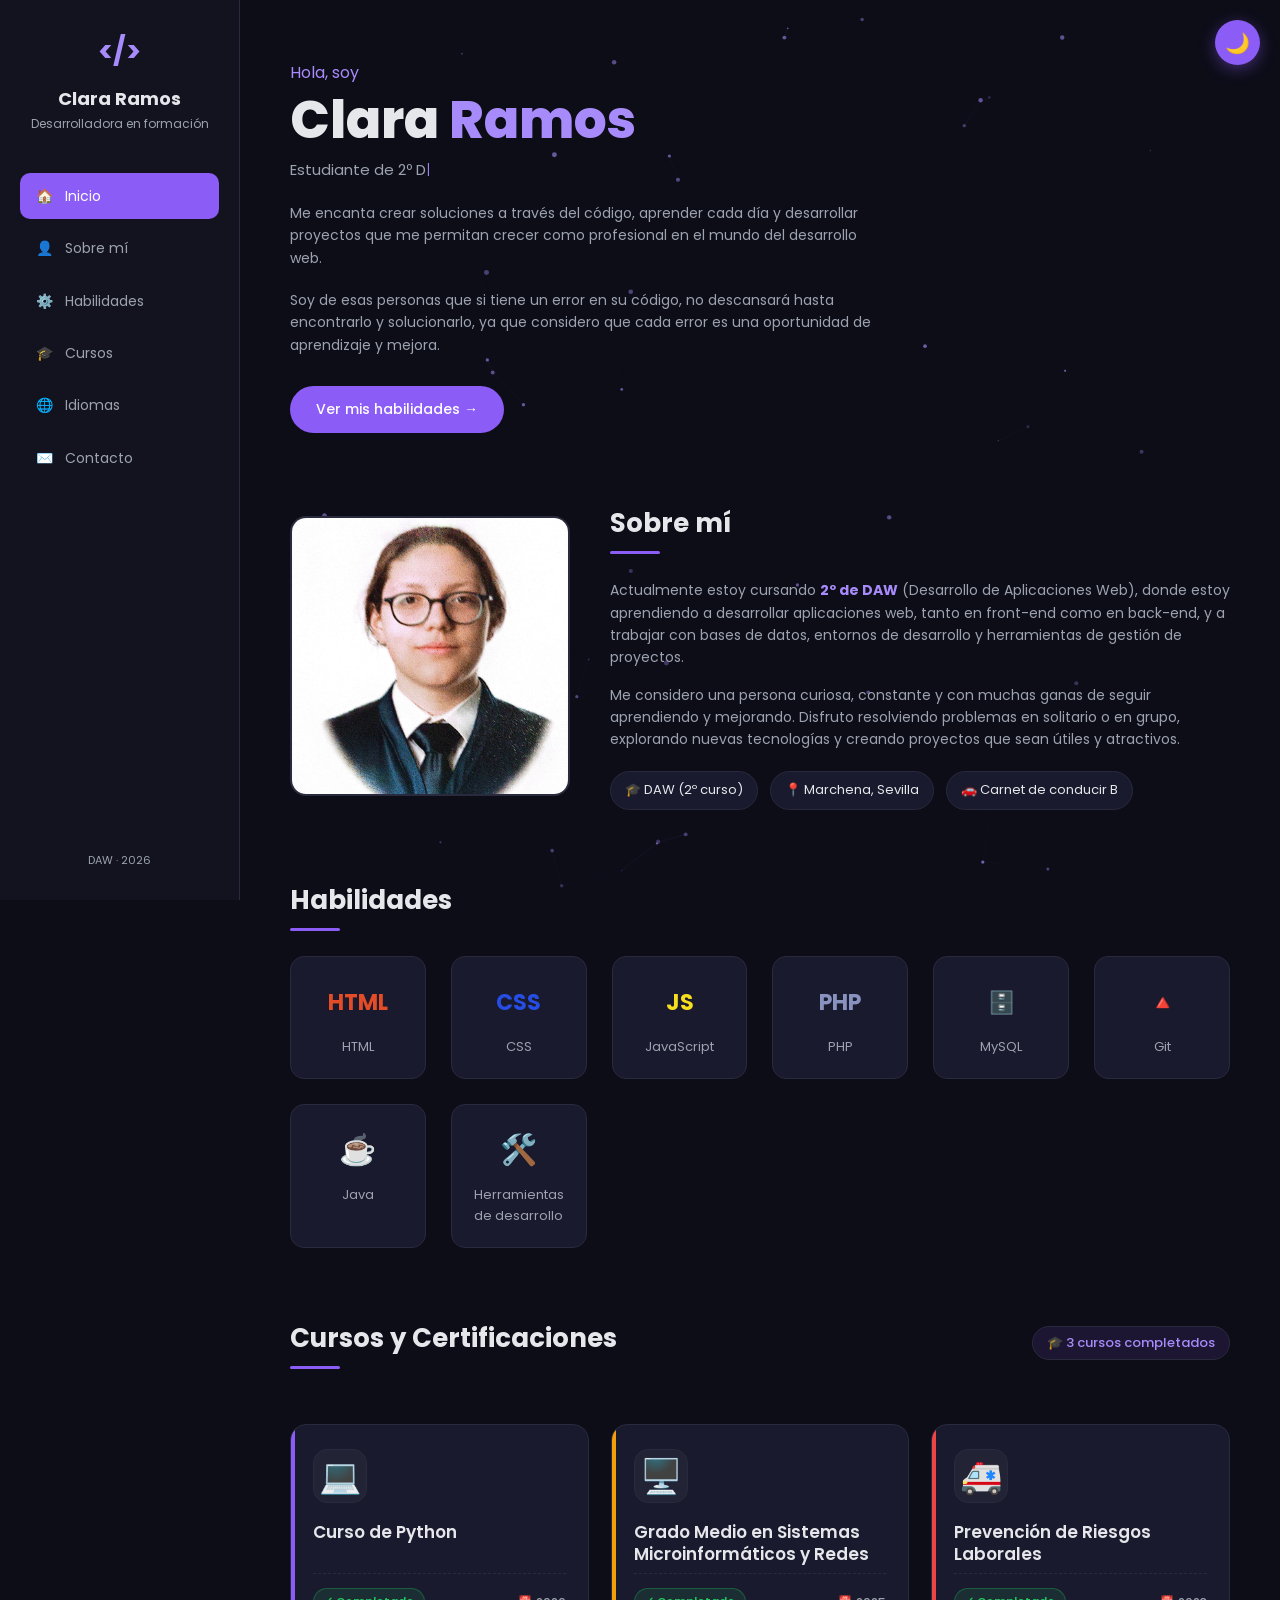
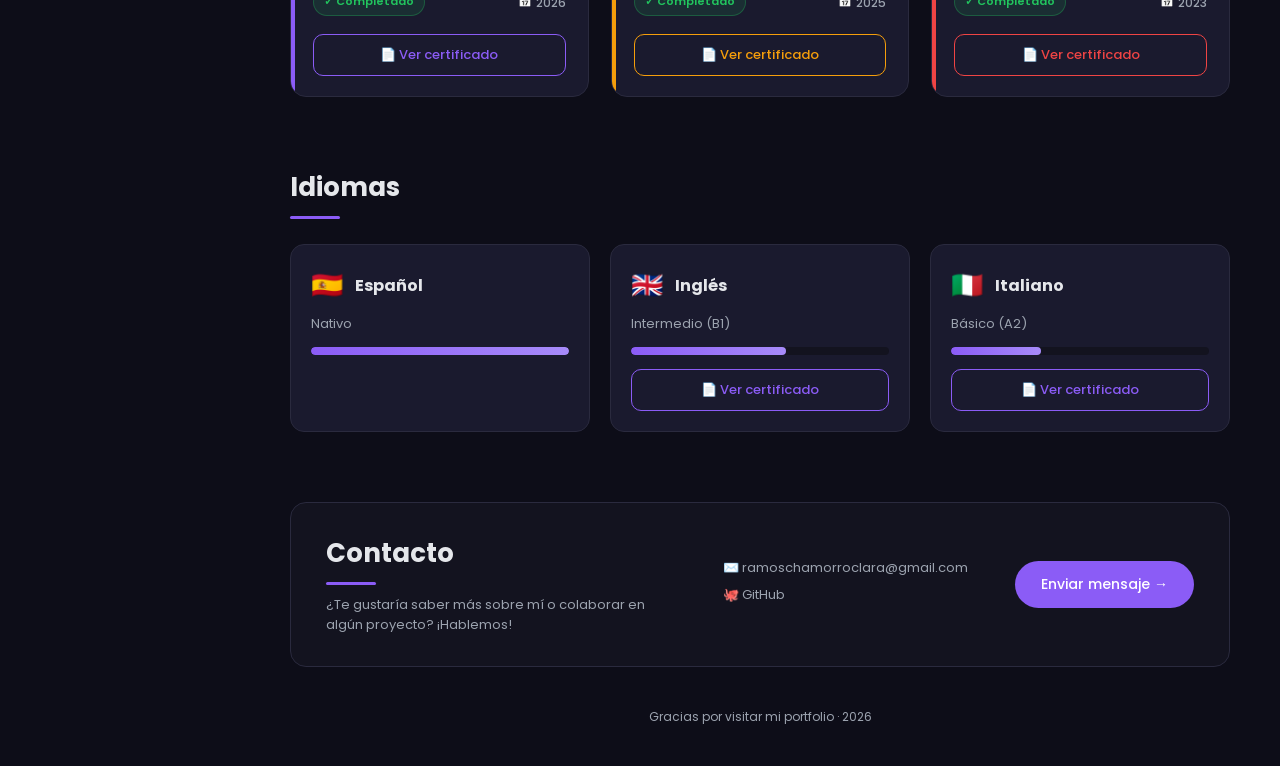
==== index.html @ eb09693c "Cursossubir" ====
<!DOCTYPE html>
<html lang="es">
<head>
  <meta charset="UTF-8">
  <meta name="viewport" content="width=device-width, initial-scale=1.0">
  <title>Clara Ramos | Portfolio DAW</title>
  <link rel="stylesheet" href="styles.css">
  <link href="https://fonts.googleapis.com/css2?family=Poppins:wght@300;400;500;600;700;800&display=swap" rel="stylesheet">
</head>
<body>

  <!-- Canvas partículas de fondo -->
  <canvas id="particles"></canvas>

  <!-- Botón menú móvil -->
  <button id="menu-toggle" class="menu-toggle" aria-label="Abrir menú">☰</button>

  <!-- Botón tema claro/oscuro -->
  <button id="theme-toggle" class="theme-toggle" aria-label="Cambiar tema">🌙</button>

  <!-- Botón volver arriba -->
  <button id="back-to-top" class="back-to-top" aria-label="Volver arriba">↑</button>

  <!-- ========== SIDEBAR ========== -->
  <aside class="sidebar" id="sidebar">
    <div class="logo">
      <div class="logo-icon">&lt;/&gt;</div>
      <h1>Clara Ramos</h1>
      <p>Desarrolladora en formación</p>
    </div>

    <nav class="menu">
      <a href="#inicio" class="active"><span>🏠</span> Inicio</a>
      <a href="#sobre-mi"><span>👤</span> Sobre mí</a>
      <a href="#habilidades"><span>⚙️</span> Habilidades</a>
      <a href="#cursos"><span>🎓</span> Cursos</a>
      <a href="#idiomas"><span>🌐</span> Idiomas</a>
      <a href="#contacto"><span>✉️</span> Contacto</a>
    </nav>

    <p class="footer-sidebar">DAW · 2026</p>
  </aside>

  <!-- ========== CONTENIDO PRINCIPAL ========== -->
  <main class="content">

    <!-- HERO -->
    <section id="inicio" class="hero">
      <div class="hero-text">
        <p class="saludo">Hola, soy</p>
        <h2 class="nombre">Clara <span>Ramos</span></h2>
        <p class="rol">
          <span id="typed-text"></span><span class="cursor">|</span>
        </p>
        <p class="descripcion">
          Me encanta crear soluciones a través del código, aprender cada día
          y desarrollar proyectos que me permitan crecer como profesional
          en el mundo del desarrollo web.
        </p>
        <p class="descripcion">
          Soy de esas personas que si tiene un error en su código, no descansará hasta encontrarlo y solucionarlo,
          ya que considero que cada error es una oportunidad de aprendizaje y mejora.
        </p>
        <a href="#habilidades" class="btn">Ver mis habilidades →</a>
      </div>
    </section>

    <!-- SOBRE MÍ -->
    <section id="sobre-mi" class="sobre-mi">
      <div class="sobre-imagen">
        <img
          src="fotomia.jpeg"
          alt="Avatar de Clara Ramos"
          loading="lazy"
        >
      </div>
      <div class="sobre-texto">
        <h3>Sobre mí</h3>
        <p>
          Actualmente estoy cursando <strong>2º de DAW</strong> (Desarrollo de Aplicaciones Web),
          donde estoy aprendiendo a desarrollar aplicaciones web, tanto en front-end
          como en back-end, y a trabajar con bases de datos, entornos de desarrollo
          y herramientas de gestión de proyectos.
        </p>
        <p>
          Me considero una persona curiosa, constante y con muchas ganas de seguir
          aprendiendo y mejorando. Disfruto resolviendo problemas en solitario o en grupo, explorando nuevas
          tecnologías y creando proyectos que sean útiles y atractivos.
        </p>

        <div class="info-extra">
          <div class="info-item">🎓 DAW (2º curso)</div>
          <div class="info-item">📍 Marchena, Sevilla</div>
          <div class="info-item">🚗 Carnet de conducir B</div>
        </div>
      </div>
    </section>

    <!-- HABILIDADES -->
    <section id="habilidades" class="habilidades">
      <h3>Habilidades</h3>
      <div class="skills-grid">
        <div class="skill">
          <div class="skill-icon html">HTML</div>
          <p>HTML</p>
        </div>
        <div class="skill">
          <div class="skill-icon css">CSS</div>
          <p>CSS</p>
        </div>
        <div class="skill">
          <div class="skill-icon js">JS</div>
          <p>JavaScript</p>
        </div>
        <div class="skill">
          <div class="skill-icon php">PHP</div>
          <p>PHP</p>
        </div>
        <div class="skill">
          <div class="skill-icon mysql">🗄️</div>
          <p>MySQL</p>
        </div>
        <div class="skill">
          <div class="skill-icon git">🔺</div>
          <p>Git</p>
        </div>
        <div class="skill">
          <div class="skill-icon java">☕</div>
          <p>Java</p>
        </div>
        <div class="skill">
          <div class="skill-icon tools">🛠️</div>
          <p>Herramientas<br>de desarrollo</p>
        </div>
      </div>
    </section>

    <!-- CURSOS Y CERTIFICACIONES -->
    <section id="cursos" class="cursos">
      <div class="cursos-header">
        <h3>Cursos y Certificaciones</h3>
        <span class="cursos-contador">🎓 3 cursos completados</span>
      </div>

      <div class="cursos-grid">

        <div class="curso-card" data-cat="programacion">
          <div class="curso-glow"></div>
          <div class="curso-top">
            <div class="curso-icon">💻</div>
          </div>
          <h4>Curso de Python</h4>
          <div class="curso-footer">
            <span class="curso-badge">✓ Completado</span>
            <span class="curso-year">2026</span>
          </div>
          <button class="btn-certificado" data-img="Certificados/python.pdf">
            📄 Ver certificado
          </button>
        </div>

        <div class="curso-card" data-cat="otros">
          <div class="curso-glow"></div>
          <div class="curso-top">
            <div class="curso-icon">🖥️</div>
          </div>
          <h4>Grado Medio en Sistemas Microinformáticos y Redes</h4>
          <div class="curso-footer">
            <span class="curso-badge">✓ Completado</span>
            <span class="curso-year">2025</span>
          </div>
          <button class="btn-certificado" data-img="Certificados/SMR.pdf">
            📄 Ver certificado
          </button>
        </div>

        <div class="curso-card" data-cat="salud">
          <div class="curso-glow"></div>
          <div class="curso-top">
            <div class="curso-icon">🚑</div>
          </div>
          <h4>Prevención de Riesgos Laborales</h4>
          <div class="curso-footer">
            <span class="curso-badge">✓ Completado</span>
            <span class="curso-year">2023</span>
          </div>
          <button class="btn-certificado" data-img="Certificados/prevencionderiesgos.pdf">
            📄 Ver certificado
          </button>
        </div>

      </div>
    </section>

    <!-- IDIOMAS -->
    <section id="idiomas" class="idiomas">
      <h3>Idiomas</h3>
      <div class="idiomas-grid">

        <div class="idioma-card">
          <div class="idioma-header">
            <span class="bandera">🇪🇸</span>
            <h4>Español</h4>
          </div>
          <p class="nivel">Nativo</p>
          <div class="barra">
            <div class="progreso" style="width: 100%"></div>
          </div>
        </div>

        <div class="idioma-card">
          <div class="idioma-header">
            <span class="bandera">🇬🇧</span>
            <h4>Inglés</h4>
          </div>
          <p class="nivel">Intermedio (B1)</p>
          <div class="barra">
            <div class="progreso" style="width: 60%"></div>
          </div>
          <button class="btn-certificado" data-img="Certificados/ingles-B1.pdf">
            📄 Ver certificado
          </button>
        </div>

        <div class="idioma-card">
          <div class="idioma-header">
            <span class="bandera">🇮🇹</span>
            <h4>Italiano</h4>
          </div>
          <p class="nivel">Básico (A2)</p>
          <div class="barra">
            <div class="progreso" style="width: 35%"></div>
          </div>
          <button class="btn-certificado" data-img="Certificados/italiano-A2.pdf">
            📄 Ver certificado
          </button>
        </div>

      </div>
    </section>

    <!-- CONTACTO -->
    <section id="contacto" class="contacto">
      <div class="contacto-info">
        <h3>Contacto</h3>
        <p>¿Te gustaría saber más sobre mí o colaborar en algún proyecto? ¡Hablemos!</p>
      </div>

      <div class="contacto-datos">
        <p>✉️ ramoschamorroclara@gmail.com</p>
        <a href="https://github.com/Clara548" target="_blank" rel="noopener" aria-label="GitHub">🐙 GitHub</a>
      </div>

      <a href="mailto:ramoschamorroclara@gmail.com" class="btn">Enviar mensaje →</a>
    </section>

    <p class="footer-final">Gracias por visitar mi portfolio  · <span id="year"></span></p>

    <!-- ========== MODAL CERTIFICADO ========== -->
    <div class="modal" id="modal-certificado">
      <div class="modal-overlay" data-close></div>
      <div class="modal-content">
        <button class="modal-close" data-close aria-label="Cerrar">✕</button>
        <img id="modal-img" src="" alt="Certificado">
      </div>
    </div>

  </main>

  <script src="script.js"></script>
</body>
</html>
---- styles.css ----
/* =========================================================
   RESET Y VARIABLES
   ========================================================= */
* {
  margin: 0;
  padding: 0;
  box-sizing: border-box;
}

:root {
  --bg-dark: #0d0d18;
  --bg-panel: #13131f;
  --bg-card: #1a1a2e;
  --purple: #8b5cf6;
  --purple-light: #a78bfa;
  --text: #e5e7eb;
  --text-muted: #9ca3af;
  --border: #2a2a3e;
  --transition: 0.3s ease;
}

body.light-mode {
  --bg-dark: #f5f5fa;
  --bg-panel: #ffffff;
  --bg-card: #f0f0f7;
  --text: #1a1a2e;
  --text-muted: #555577;
  --border: #e0e0ea;
}

html {
  scroll-behavior: smooth;
  scroll-padding-top: 40px;
}

body {
  font-family: 'Poppins', sans-serif;
  background: var(--bg-dark);
  color: var(--text);
  display: flex;
  min-height: 100vh;
  line-height: 1.6;
  transition: background 0.4s ease, color 0.4s ease;
  overflow-x: hidden;
}

/* =========================================================
   CANVAS PARTÍCULAS
   ========================================================= */
#particles {
  position: fixed;
  top: 0;
  left: 0;
  width: 100%;
  height: 100%;
  z-index: 0;
  pointer-events: none;
}

/* =========================================================
   SIDEBAR
   ========================================================= */
.sidebar {
  width: 240px;
  background: var(--bg-panel);
  border-right: 1px solid var(--border);
  padding: 30px 20px;
  display: flex;
  flex-direction: column;
  position: fixed;
  height: 100vh;
  top: 0;
  left: 0;
  z-index: 100;
  transition: transform 0.3s ease, background 0.4s ease;
}

.logo {
  text-align: center;
  margin-bottom: 40px;
}

.logo-icon {
  font-size: 28px;
  color: var(--purple-light);
  font-weight: 700;
  margin-bottom: 10px;
}

.logo h1 {
  font-size: 18px;
  font-weight: 700;
}

.logo p {
  font-size: 12px;
  color: var(--text-muted);
}

.menu {
  display: flex;
  flex-direction: column;
  gap: 6px;
  flex: 1;
}

.menu a {
  color: var(--text-muted);
  text-decoration: none;
  padding: 12px 16px;
  border-radius: 10px;
  font-size: 14px;
  transition: all var(--transition);
  display: flex;
  gap: 12px;
  align-items: center;
}

.menu a:hover,
.menu a.active {
  background: var(--purple);
  color: #fff;
}

.footer-sidebar {
  text-align: center;
  font-size: 11px;
  color: var(--text-muted);
}

/* =========================================================
   CONTENIDO PRINCIPAL
   ========================================================= */
.content {
  margin-left: 240px;
  flex: 1;
  padding: 40px 50px;
  max-width: 1200px;
  position: relative;
  z-index: 1;
}

h3 {
  font-size: 26px;
  margin-bottom: 25px;
  position: relative;
  padding-bottom: 10px;
}

h3::after {
  content: '';
  position: absolute;
  bottom: 0;
  left: 0;
  width: 50px;
  height: 3px;
  background: var(--purple);
  border-radius: 2px;
}

/* =========================================================
   HERO
   ========================================================= */
.hero {
  margin-bottom: 70px;
  padding-top: 20px;
}

.saludo {
  color: var(--purple-light);
  font-size: 16px;
}

.nombre {
  font-size: 52px;
  font-weight: 800;
  margin: 5px 0 10px;
  line-height: 1.1;
}

.nombre span {
  color: var(--purple-light);
}

.rol {
  font-size: 15px;
  color: var(--text-muted);
  margin-bottom: 20px;
  min-height: 24px;
}

.descripcion {
  max-width: 600px;
  margin-bottom: 20px;
  color: var(--text-muted);
  font-size: 14px;
}

.hero .btn {
  margin-top: 10px;
}

.btn {
  display: inline-block;
  background: var(--purple);
  color: #fff;
  padding: 12px 26px;
  border-radius: 30px;
  text-decoration: none;
  font-weight: 500;
  font-size: 14px;
  transition: var(--transition);
  border: none;
  cursor: pointer;
}

.btn:hover {
  background: var(--purple-light);
  transform: translateY(-3px);
  box-shadow: 0 10px 25px rgba(139, 92, 246, 0.4);
}

/* =========================================================
   SOBRE MÍ
   ========================================================= */
.sobre-mi {
  display: grid;
  grid-template-columns: 280px 1fr;
  gap: 40px;
  margin-bottom: 70px;
  align-items: center;
}

.sobre-imagen img {
  width: 100%;
  border-radius: 16px;
  border: 2px solid var(--border);
  display: block;
  object-fit: cover;
  aspect-ratio: 1 / 1;
}

.sobre-texto p {
  color: var(--text-muted);
  margin-bottom: 15px;
  font-size: 14px;
}

.sobre-texto strong {
  color: var(--purple-light);
}

.info-extra {
  display: flex;
  flex-wrap: wrap;
  gap: 12px;
  margin-top: 20px;
}

.info-item {
  background: var(--bg-card);
  border: 1px solid var(--border);
  padding: 8px 14px;
  border-radius: 20px;
  font-size: 13px;
  color: var(--text);
}

/* =========================================================
   HABILIDADES
   ========================================================= */
.habilidades {
  margin-bottom: 70px;
}

.skills-grid {
  display: grid;
  grid-template-columns: repeat(auto-fit, minmax(120px, 1fr));
  gap: 25px;
  text-align: center;
}

.skill {
  background: var(--bg-card);
  border: 1px solid var(--border);
  padding: 20px 10px;
  border-radius: 14px;
  transition: var(--transition);
}

.skill:hover {
  transform: translateY(-6px);
  border-color: var(--purple);
}

.skill-icon {
  font-size: 22px;
  font-weight: 700;
  margin-bottom: 10px;
  height: 50px;
  display: flex;
  align-items: center;
  justify-content: center;
}

.skill-icon.html  { color: #e34c26; }
.skill-icon.css   { color: #264de4; }
.skill-icon.js    { color: #f7df1e; }
.skill-icon.php   { color: #8892be; }
.skill-icon.mysql { color: #00758f; }
.skill-icon.git   { color: #f1502f; }
.skill-icon.linux { color: #f6c000; }
.skill-icon.java  { color: #f89820; font-size: 30px; }
.skill-icon.tools { color: var(--purple-light); font-size: 30px; }

.skill p {
  font-size: 13px;
  color: var(--text-muted);
}

/* =========================================================
   CURSOS Y CERTIFICACIONES
   ========================================================= */
.cursos {
  margin-bottom: 70px;
}

.cursos-header {
  display: flex;
  align-items: baseline;
  justify-content: space-between;
  flex-wrap: wrap;
  gap: 10px;
  margin-bottom: 30px;
}

.cursos-contador {
  font-size: 13px;
  color: var(--purple-light);
  background: rgba(139, 92, 246, 0.12);
  border: 1px solid var(--border);
  padding: 6px 14px;
  border-radius: 20px;
  font-weight: 500;
  transition: var(--transition);
}

.cursos-contador:hover {
  border-color: var(--purple);
  transform: translateY(-2px);
}

.cursos-grid {
  display: grid;
  grid-template-columns: repeat(auto-fit, minmax(260px, 1fr));
  gap: 22px;
}

.curso-card {
  position: relative;
  background: var(--bg-card);
  border: 1px solid var(--border);
  padding: 24px 22px 20px;
  border-radius: 16px;
  transition: all 0.4s cubic-bezier(0.4, 0, 0.2, 1);
  overflow: hidden;
  display: flex;
  flex-direction: column;
  gap: 4px;
}

.curso-card::before {
  content: '';
  position: absolute;
  top: 0;
  left: 0;
  width: 4px;
  height: 100%;
  background: var(--cat-color, var(--purple));
  transition: width 0.4s ease;
}

.curso-glow {
  position: absolute;
  top: -50%;
  left: -50%;
  width: 200%;
  height: 200%;
  background: radial-gradient(
    circle at center,
    var(--cat-color, var(--purple)) 0%,
    transparent 60%
  );
  opacity: 0;
  transition: opacity 0.5s ease;
  pointer-events: none;
  z-index: 0;
}

.curso-card:hover .curso-glow {
  opacity: 0.08;
}

.curso-card:hover {
  transform: translateY(-8px);
  border-color: var(--cat-color, var(--purple));
  box-shadow:
    0 15px 35px rgba(0, 0, 0, 0.3),
    0 0 0 1px var(--cat-color, var(--purple));
}

.curso-card:hover::before {
  width: 6px;
}

.curso-card[data-cat="programacion"] { --cat-color: #8b5cf6; }
.curso-card[data-cat="salud"]        { --cat-color: #ef4444; }
.curso-card[data-cat="idiomas"]      { --cat-color: #3b82f6; }
.curso-card[data-cat="diseno"]       { --cat-color: #ec4899; }
.curso-card[data-cat="otros"]        { --cat-color: #f59e0b; }

.curso-top {
  display: flex;
  align-items: center;
  justify-content: space-between;
  margin-bottom: 14px;
  position: relative;
  z-index: 1;
}

.curso-icon {
  font-size: 34px;
  line-height: 1;
  display: inline-flex;
  align-items: center;
  justify-content: center;
  width: 54px;
  height: 54px;
  border-radius: 14px;
  background: rgba(255, 255, 255, 0.04);
  border: 1px solid var(--border);
  transition: all 0.4s ease;
}

.curso-card:hover .curso-icon {
  transform: scale(1.1) rotate(-6deg);
  background: var(--cat-color, var(--purple));
  border-color: var(--cat-color, var(--purple));
  box-shadow: 0 8px 20px rgba(139, 92, 246, 0.4);
}

.curso-card h4 {
  font-size: 17px;
  font-weight: 600;
  color: var(--text);
  margin-bottom: 4px;
  position: relative;
  z-index: 1;
  line-height: 1.3;
}

.curso-footer {
  display: flex;
  align-items: center;
  justify-content: space-between;
  margin-top: auto;
  padding-top: 14px;
  border-top: 1px dashed var(--border);
  position: relative;
  z-index: 1;
}

.curso-badge {
  display: inline-flex;
  align-items: center;
  gap: 4px;
  background: rgba(34, 197, 94, 0.12);
  color: #22c55e;
  border: 1px solid rgba(34, 197, 94, 0.3);
  padding: 4px 10px;
  border-radius: 20px;
  font-size: 11px;
  font-weight: 600;
}

.curso-year {
  font-size: 12px;
  color: var(--text-muted);
  font-weight: 500;
  display: inline-flex;
  align-items: center;
  gap: 4px;
}

.curso-year::before {
  content: '📅';
  font-size: 11px;
}

body.light-mode .curso-badge {
  background: rgba(34, 197, 94, 0.1);
}

/* =========================================================
   BOTÓN VER CERTIFICADO
   ========================================================= */
.btn-certificado {
  display: inline-flex;
  align-items: center;
  justify-content: center;
  gap: 6px;
  width: 100%;
  margin-top: 14px;
  padding: 10px 16px;
  background: transparent;
  color: var(--cat-color, var(--purple));
  border: 1px solid var(--cat-color, var(--purple));
  border-radius: 10px;
  font-family: inherit;
  font-size: 13px;
  font-weight: 500;
  cursor: pointer;
  transition: all 0.3s ease;
  position: relative;
  z-index: 1;
  overflow: hidden;
}

.btn-certificado::before {
  content: '';
  position: absolute;
  top: 0;
  left: -100%;
  width: 100%;
  height: 100%;
  background: var(--cat-color, var(--purple));
  transition: left 0.4s ease;
  z-index: -1;
}

.btn-certificado:hover {
  color: #fff;
  transform: translateY(-2px);
  box-shadow: 0 6px 18px rgba(139, 92, 246, 0.35);
}

.btn-certificado:hover::before {
  left: 0;
}

.btn-certificado:active {
  transform: translateY(0);
}

.idioma-card .btn-certificado {
  --cat-color: var(--purple);
}

/* =========================================================
   IDIOMAS
   ========================================================= */
.idiomas {
  margin-bottom: 70px;
}

.idiomas-grid {
  display: grid;
  grid-template-columns: repeat(auto-fit, minmax(250px, 1fr));
  gap: 20px;
}

.idioma-card {
  background: var(--bg-card);
  border: 1px solid var(--border);
  padding: 20px;
  border-radius: 14px;
  transition: var(--transition);
}

.idioma-card:hover {
  border-color: var(--purple);
  transform: translateY(-5px);
}

.idioma-header {
  display: flex;
  align-items: center;
  gap: 12px;
  margin-bottom: 8px;
}

.bandera {
  font-size: 26px;
}

.idioma-card h4 {
  font-size: 16px;
}

.nivel {
  font-size: 13px;
  color: var(--text-muted);
  margin-bottom: 12px;
}

.barra {
  height: 8px;
  background: var(--bg-panel);
  border-radius: 10px;
  overflow: hidden;
}

.progreso {
  height: 100%;
  background: linear-gradient(90deg, var(--purple), var(--purple-light));
  border-radius: 10px;
  width: 0;
  transition: width 1.5s ease-out;
}

/* =========================================================
   CONTACTO
   ========================================================= */
.contacto {
  display: flex;
  align-items: center;
  justify-content: space-between;
  gap: 30px;
  background: var(--bg-panel);
  border: 1px solid var(--border);
  padding: 30px 35px;
  border-radius: 16px;
  flex-wrap: wrap;
}

.contacto-info h3 {
  margin-bottom: 10px;
}

.contacto-info p {
  font-size: 13px;
  color: var(--text-muted);
  max-width: 350px;
}

.contacto-datos p,
.contacto-datos a {
  font-size: 13px;
  color: var(--text-muted);
  margin-bottom: 6px;
  word-break: break-word;
  text-decoration: none;
  display: block;
  transition: var(--transition);
}

.contacto-datos a:hover {
  color: var(--purple-light);
}

/* =========================================================
   FOOTER
   ========================================================= */
.footer-final {
  text-align: center;
  margin-top: 40px;
  font-size: 12px;
  color: var(--text-muted);
}

/* =========================================================
   BOTÓN TEMA
   ========================================================= */
.theme-toggle {
  position: fixed;
  top: 20px;
  right: 20px;
  width: 45px;
  height: 45px;
  border-radius: 50%;
  background: var(--purple);
  color: #fff;
  border: none;
  font-size: 20px;
  cursor: pointer;
  z-index: 1002;
  transition: transform 0.3s, background 0.3s;
  box-shadow: 0 4px 15px rgba(139, 92, 246, 0.4);
}

.theme-toggle:hover {
  transform: rotate(20deg) scale(1.1);
}

/* =========================================================
   BOTÓN VOLVER ARRIBA
   ========================================================= */
.back-to-top {
  position: fixed;
  bottom: 30px;
  right: 30px;
  width: 50px;
  height: 50px;
  border-radius: 50%;
  background: var(--purple);
  color: #fff;
  border: none;
  font-size: 22px;
  font-weight: bold;
  cursor: pointer;
  opacity: 0;
  visibility: hidden;
  transition: all var(--transition);
  z-index: 999;
  box-shadow: 0 4px 15px rgba(139, 92, 246, 0.5);
}

.back-to-top.visible {
  opacity: 1;
  visibility: visible;
}

.back-to-top:hover {
  transform: translateY(-5px) scale(1.1);
  background: var(--purple-light);
}

/* =========================================================
   MENÚ MÓVIL
   ========================================================= */
.menu-toggle {
  display: none;
  position: fixed;
  top: 20px;
  left: 20px;
  width: 45px;
  height: 45px;
  border-radius: 10px;
  background: var(--purple);
  color: #fff;
  border: none;
  font-size: 22px;
  cursor: pointer;
  z-index: 1001;
  transition: var(--transition);
}

.menu-toggle:hover {
  background: var(--purple-light);
}

/* =========================================================
   CURSOR MÁQUINA DE ESCRIBIR
   ========================================================= */
.cursor {
  color: var(--purple-light);
  font-weight: 300;
  animation: blink 1s infinite;
}

@keyframes blink {
  0%, 50%   { opacity: 1; }
  51%, 100% { opacity: 0; }
}

/* =========================================================
   ANIMACIONES SCROLL
   ========================================================= */
.reveal {
  opacity: 0;
  transform: translateY(40px);
  transition: opacity 0.8s ease, transform 0.8s ease;
}

.reveal.visible {
  opacity: 1;
  transform: translateY(0);
}

/* =========================================================
   MODAL CERTIFICADO
   ========================================================= */
.modal {
  position: fixed;
  inset: 0;
  z-index: 2000;
  display: flex;
  align-items: center;
  justify-content: center;
  padding: 20px;
  opacity: 0;
  visibility: hidden;
  transition: opacity 0.3s ease, visibility 0.3s ease;
}

.modal.open {
  opacity: 1;
  visibility: visible;
}

.modal-overlay {
  position: absolute;
  inset: 0;
  background: rgba(0, 0, 0, 0.85);
  backdrop-filter: blur(6px);
  cursor: pointer;
}

.modal-content {
  position: relative;
  max-width: 90vw;
  max-height: 90vh;
  background: var(--bg-panel);
  border: 1px solid var(--border);
  border-radius: 16px;
  padding: 16px;
  box-shadow: 0 25px 60px rgba(0, 0, 0, 0.6);
  transform: scale(0.9);
  transition: transform 0.35s cubic-bezier(0.4, 0, 0.2, 1);
  z-index: 1;
}

.modal.open .modal-content {
  transform: scale(1);
}

.modal-content img {
  display: block;
  max-width: 100%;
  max-height: 80vh;
  border-radius: 10px;
  object-fit: contain;
}

.modal-close {
  position: absolute;
  top: -14px;
  right: -14px;
  width: 38px;
  height: 38px;
  border-radius: 50%;
  background: var(--purple);
  color: #fff;
  border: 3px solid var(--bg-dark);
  font-size: 16px;
  font-weight: 700;
  cursor: pointer;
  transition: all 0.3s ease;
  display: flex;
  align-items: center;
  justify-content: center;
  z-index: 2;
}

.modal-close:hover {
  background: #ef4444;
  transform: rotate(90deg) scale(1.1);
}

body.modal-open {
  overflow: hidden;
}

/* =========================================================
   MODO CLARO AJUSTES
   ========================================================= */
body.light-mode .sidebar {
  box-shadow: 2px 0 15px rgba(0, 0, 0, 0.05);
}

body.light-mode #particles {
  opacity: 0.4;
}

/* =========================================================
   RESPONSIVE
   ========================================================= */
@media (max-width: 900px) {
  .menu-toggle {
    display: block;
  }

  .sidebar {
    transform: translateX(-100%);
  }

  .sidebar.open {
    transform: translateX(0);
    box-shadow: 4px 0 25px rgba(0, 0, 0, 0.5);
  }

  .content {
    margin-left: 0;
    padding: 80px 20px 30px;
  }

  .nombre {
    font-size: 38px;
  }

  .sobre-mi {
    grid-template-columns: 1fr;
  }

  .sobre-imagen img {
    max-width: 260px;
    margin: 0 auto;
  }

  .contacto {
    flex-direction: column;
    align-items: flex-start;
  }
}

@media (max-width: 500px) {
  .nombre {
    font-size: 30px;
  }

  .skills-grid {
    grid-template-columns: repeat(2, 1fr);
  }

  .cursos-grid {
    grid-template-columns: 1fr;
  }

  .contacto {
    padding: 20px;
  }

  .curso-top {
    gap: 10px;
  }

  .curso-icon {
    width: 46px;
    height: 46px;
    font-size: 28px;
  }

  .modal-content {
    padding: 10px;
  }

  .modal-close {
    top: -12px;
    right: -8px;
    width: 34px;
    height: 34px;
  }
}
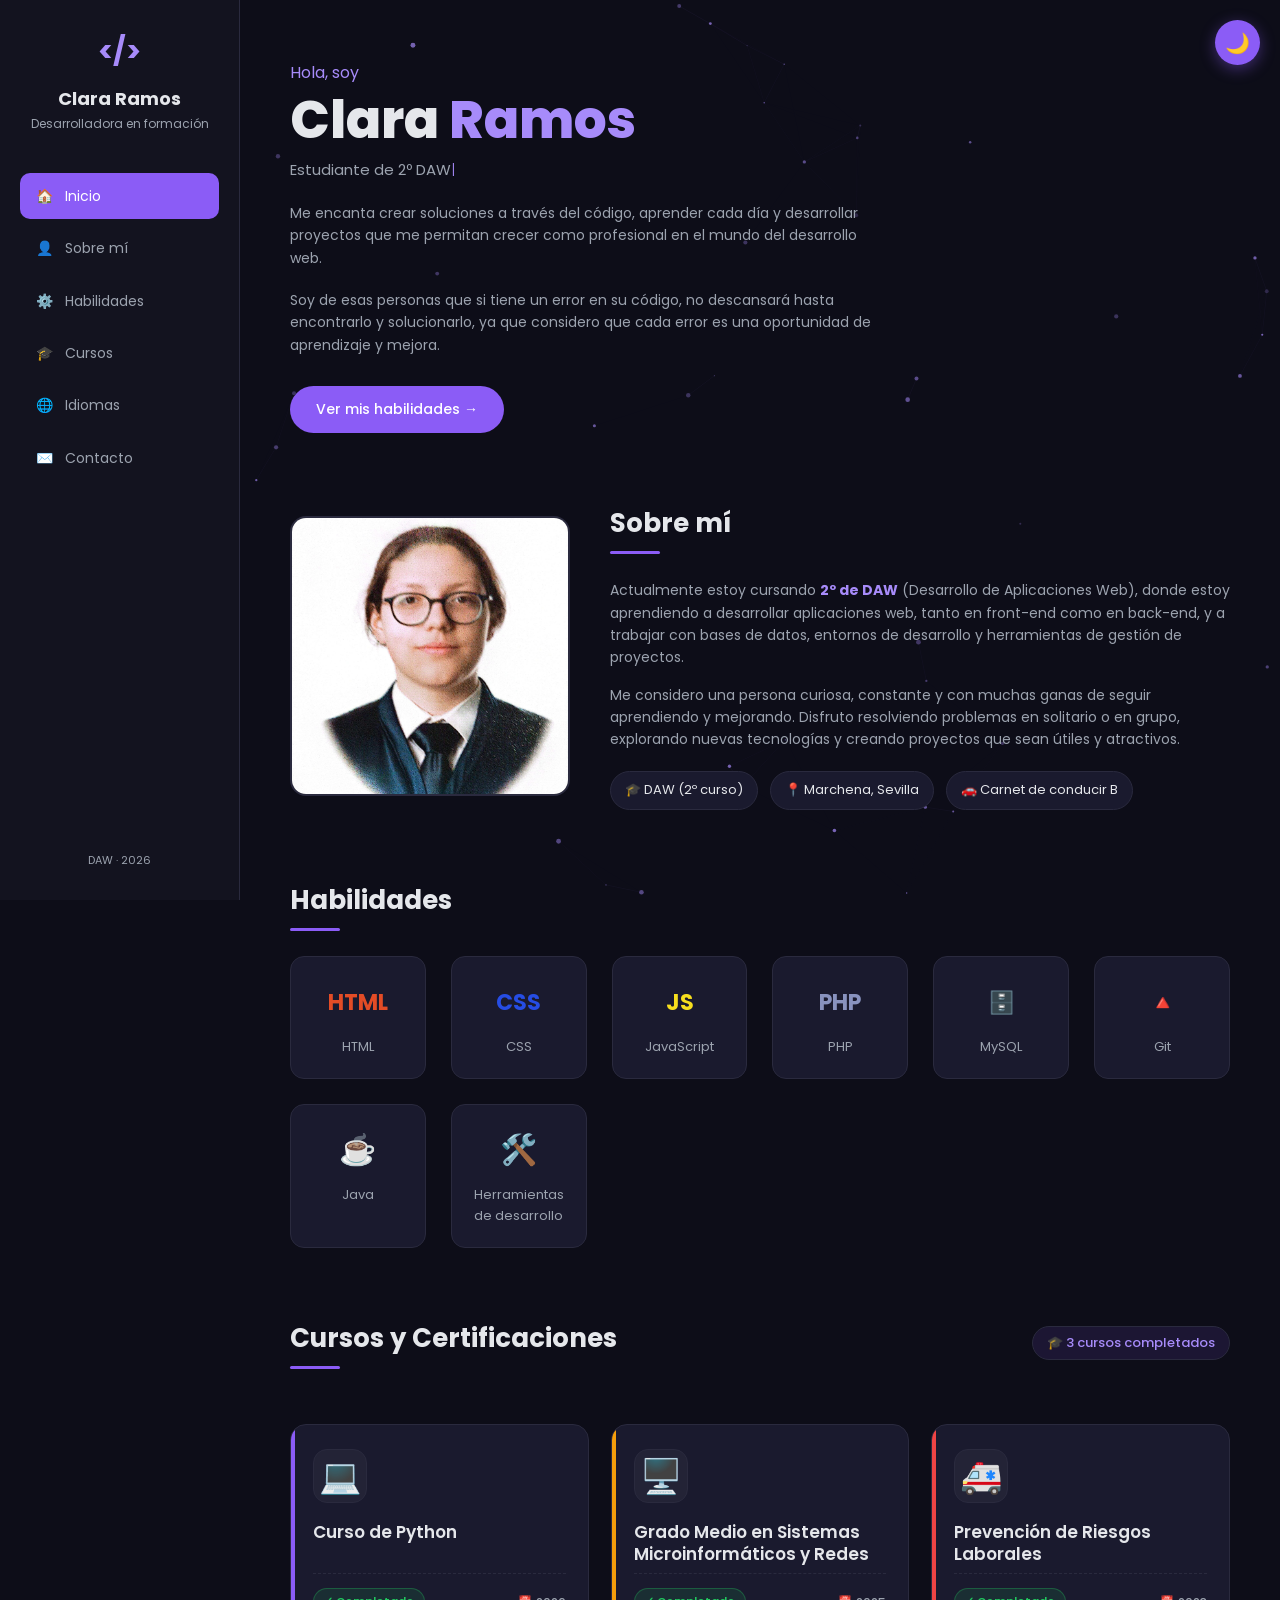
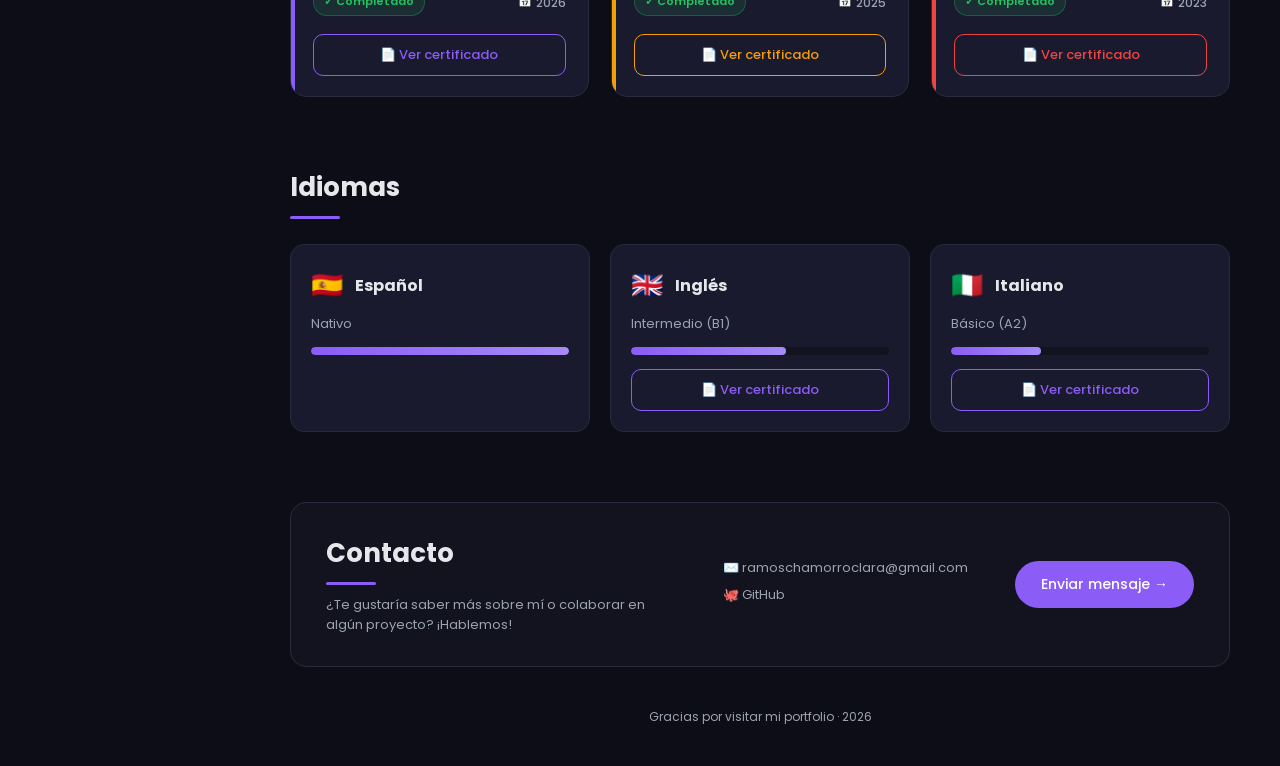
==== commit 806e81b7: "a" ====
--- a/index.html
+++ b/index.html
@@ -154,7 +154,7 @@
             <span class="curso-badge">✓ Completado</span>
             <span class="curso-year">2026</span>
           </div>
-          <button class="btn-certificado" data-img="Certificados/python.pdf">
+          <button class="btn-certificado" data-img="/workspaces/Portfolio/Certificados/python.pdf">
             📄 Ver certificado
           </button>
         </div>
--- a/styles.css
+++ b/styles.css
@@ -801,23 +801,27 @@
 .modal-overlay {
   position: absolute;
   inset: 0;
-  background: rgba(0, 0, 0, 0.85);
-  backdrop-filter: blur(6px);
+  background: rgba(0, 0, 0, 0.9);
+  backdrop-filter: blur(8px);
   cursor: pointer;
 }
 
 .modal-content {
   position: relative;
-  max-width: 90vw;
-  max-height: 90vh;
+  display: flex;
+  align-items: center;
+  justify-content: center;
+  max-width: 95vw;
+  max-height: 95vh;
   background: var(--bg-panel);
   border: 1px solid var(--border);
   border-radius: 16px;
-  padding: 16px;
-  box-shadow: 0 25px 60px rgba(0, 0, 0, 0.6);
+  padding: 14px;
+  box-shadow: 0 25px 60px rgba(0, 0, 0, 0.7);
   transform: scale(0.9);
   transition: transform 0.35s cubic-bezier(0.4, 0, 0.2, 1);
   z-index: 1;
+  overflow: hidden;
 }
 
 .modal.open .modal-content {
@@ -826,23 +830,26 @@
 
 .modal-content img {
   display: block;
+  width: auto;
+  height: auto;
   max-width: 100%;
-  max-height: 80vh;
+  max-height: 85vh;
   border-radius: 10px;
   object-fit: contain;
+  background: #fff;
 }
 
 .modal-close {
   position: absolute;
   top: -14px;
   right: -14px;
-  width: 38px;
-  height: 38px;
+  width: 40px;
+  height: 40px;
   border-radius: 50%;
   background: var(--purple);
   color: #fff;
   border: 3px solid var(--bg-dark);
-  font-size: 16px;
+  font-size: 18px;
   font-weight: 700;
   cursor: pointer;
   transition: all 0.3s ease;
@@ -850,6 +857,7 @@
   align-items: center;
   justify-content: center;
   z-index: 2;
+  box-shadow: 0 4px 15px rgba(0, 0, 0, 0.4);
 }
 
 .modal-close:hover {
@@ -910,6 +918,18 @@
   .contacto {
     flex-direction: column;
     align-items: flex-start;
+  }
+}
+
+@media (max-width: 768px) {
+  .modal-content {
+    padding: 10px;
+    max-width: 98vw;
+    max-height: 92vh;
+  }
+
+  .modal-content img {
+    max-height: 80vh;
   }
 }
 
@@ -938,10 +958,6 @@
     width: 46px;
     height: 46px;
     font-size: 28px;
-  }
-
-  .modal-content {
-    padding: 10px;
   }
 
   .modal-close {
@@ -949,5 +965,6 @@
     right: -8px;
     width: 34px;
     height: 34px;
+    font-size: 15px;
   }
 }
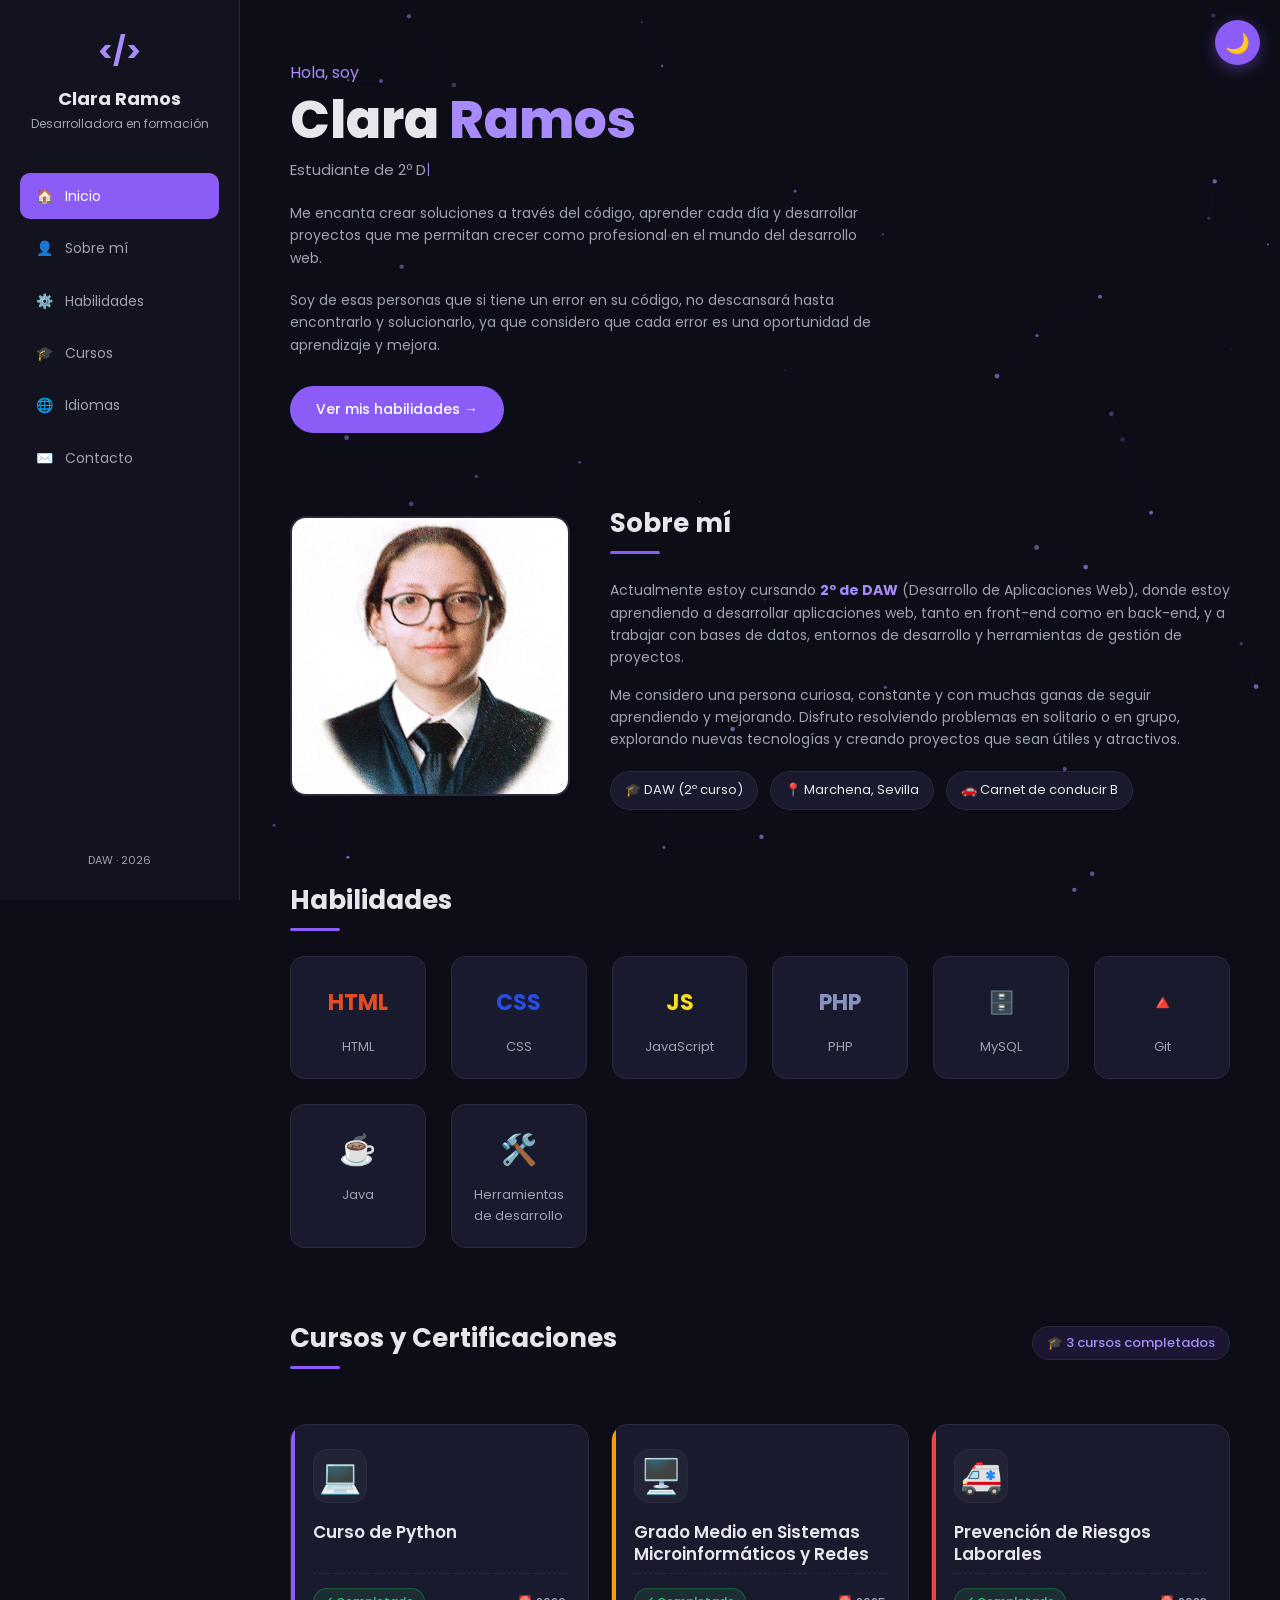
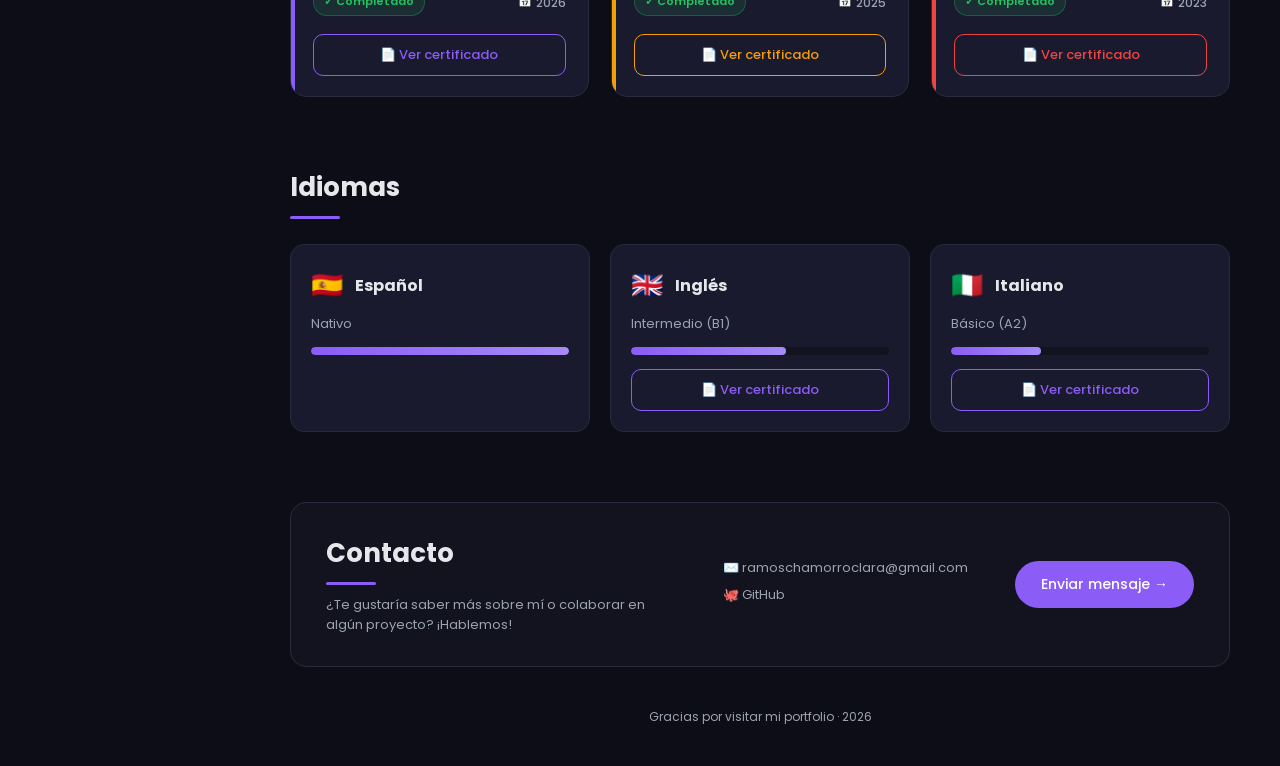
==== commit 96fe859b: "A" ====
--- a/index.html
+++ b/index.html
@@ -154,7 +154,7 @@
             <span class="curso-badge">✓ Completado</span>
             <span class="curso-year">2026</span>
           </div>
-          <button class="btn-certificado" data-img="/workspaces/Portfolio/Certificados/python.pdf">
+          <button class="btn-certificado" data-img="Certificados/python.pdf">
             📄 Ver certificado
           </button>
         </div>
@@ -254,14 +254,24 @@
       <a href="mailto:ramoschamorroclara@gmail.com" class="btn">Enviar mensaje →</a>
     </section>
 
-    <p class="footer-final">Gracias por visitar mi portfolio  · <span id="year"></span></p>
+    <p class="footer-final">Gracias por visitar mi portfolio · <span id="year"></span></p>
 
     <!-- ========== MODAL CERTIFICADO ========== -->
     <div class="modal" id="modal-certificado">
       <div class="modal-overlay" data-close></div>
       <div class="modal-content">
         <button class="modal-close" data-close aria-label="Cerrar">✕</button>
+
+        <!-- Visor para PDFs -->
+        <iframe id="modal-pdf" src="" title="Certificado PDF"></iframe>
+
+        <!-- Visor para imágenes (por si acaso) -->
         <img id="modal-img" src="" alt="Certificado">
+
+        <!-- Botón de descarga (opcional) -->
+        <a id="modal-download" class="modal-download" href="#" download>
+          ⬇️ Descargar
+        </a>
       </div>
     </div>
 
--- a/styles.css
+++ b/styles.css
@@ -778,7 +778,7 @@
 }
 
 /* =========================================================
-   MODAL CERTIFICADO
+   MODAL CERTIFICADO (PDF + IMAGEN)
    ========================================================= */
 .modal {
   position: fixed;
@@ -811,7 +811,9 @@
   display: flex;
   align-items: center;
   justify-content: center;
-  max-width: 95vw;
+  width: 90vw;
+  height: 90vh;
+  max-width: 1100px;
   max-height: 95vh;
   background: var(--bg-panel);
   border: 1px solid var(--border);
@@ -828,21 +830,37 @@
   transform: scale(1);
 }
 
-.modal-content img {
-  display: block;
+/* Visor PDF */
+#modal-pdf {
+  display: none;
+  width: 100%;
+  height: 100%;
+  border: none;
+  border-radius: 10px;
+  background: #fff;
+}
+
+/* Visor imagen */
+#modal-img {
+  display: none;
   width: auto;
   height: auto;
   max-width: 100%;
-  max-height: 85vh;
+  max-height: 100%;
   border-radius: 10px;
   object-fit: contain;
   background: #fff;
 }
 
+/* Modos según tipo de archivo */
+.modal.pdf-mode #modal-pdf   { display: block; }
+.modal.img-mode #modal-img   { display: block; }
+
+/* Botón cerrar */
 .modal-close {
   position: absolute;
-  top: -14px;
-  right: -14px;
+  top: 8px;
+  right: 8px;
   width: 40px;
   height: 40px;
   border-radius: 50%;
@@ -856,7 +874,7 @@
   display: flex;
   align-items: center;
   justify-content: center;
-  z-index: 2;
+  z-index: 10;
   box-shadow: 0 4px 15px rgba(0, 0, 0, 0.4);
 }
 
@@ -865,6 +883,28 @@
   transform: rotate(90deg) scale(1.1);
 }
 
+/* Botón descargar */
+.modal-download {
+  position: absolute;
+  bottom: 8px;
+  right: 8px;
+  padding: 8px 16px;
+  background: var(--purple);
+  color: #fff;
+  border-radius: 20px;
+  font-size: 13px;
+  font-weight: 500;
+  text-decoration: none;
+  transition: var(--transition);
+  z-index: 10;
+  box-shadow: 0 4px 15px rgba(139, 92, 246, 0.5);
+}
+
+.modal-download:hover {
+  background: var(--purple-light);
+  transform: translateY(-2px);
+}
+
 body.modal-open {
   overflow: hidden;
 }
@@ -923,13 +963,20 @@
 
 @media (max-width: 768px) {
   .modal-content {
-    padding: 10px;
-    max-width: 98vw;
-    max-height: 92vh;
-  }
-
-  .modal-content img {
-    max-height: 80vh;
+    width: 96vw;
+    height: 92vh;
+    padding: 8px;
+  }
+
+  .modal-close {
+    width: 34px;
+    height: 34px;
+    font-size: 15px;
+  }
+
+  .modal-download {
+    font-size: 12px;
+    padding: 6px 12px;
   }
 }
 
@@ -959,12 +1006,4 @@
     height: 46px;
     font-size: 28px;
   }
-
-  .modal-close {
-    top: -12px;
-    right: -8px;
-    width: 34px;
-    height: 34px;
-    font-size: 15px;
-  }
 }
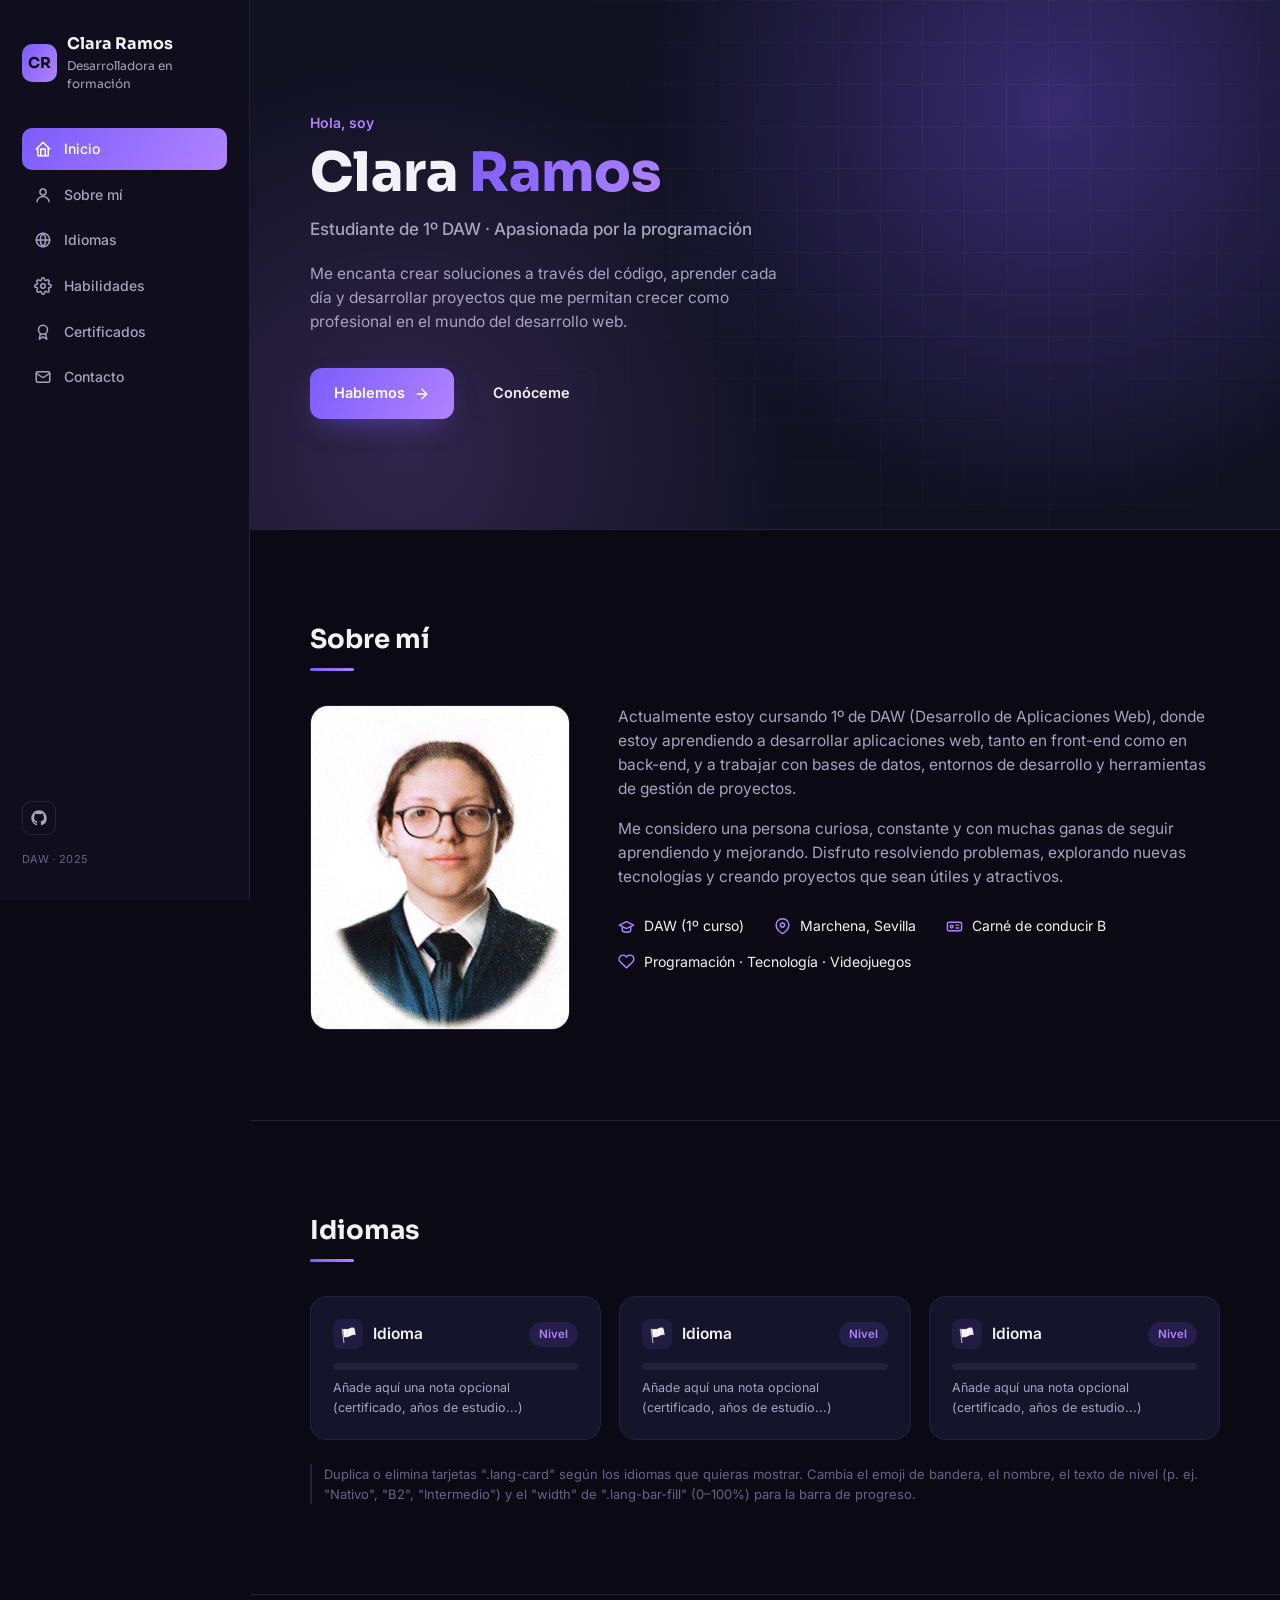
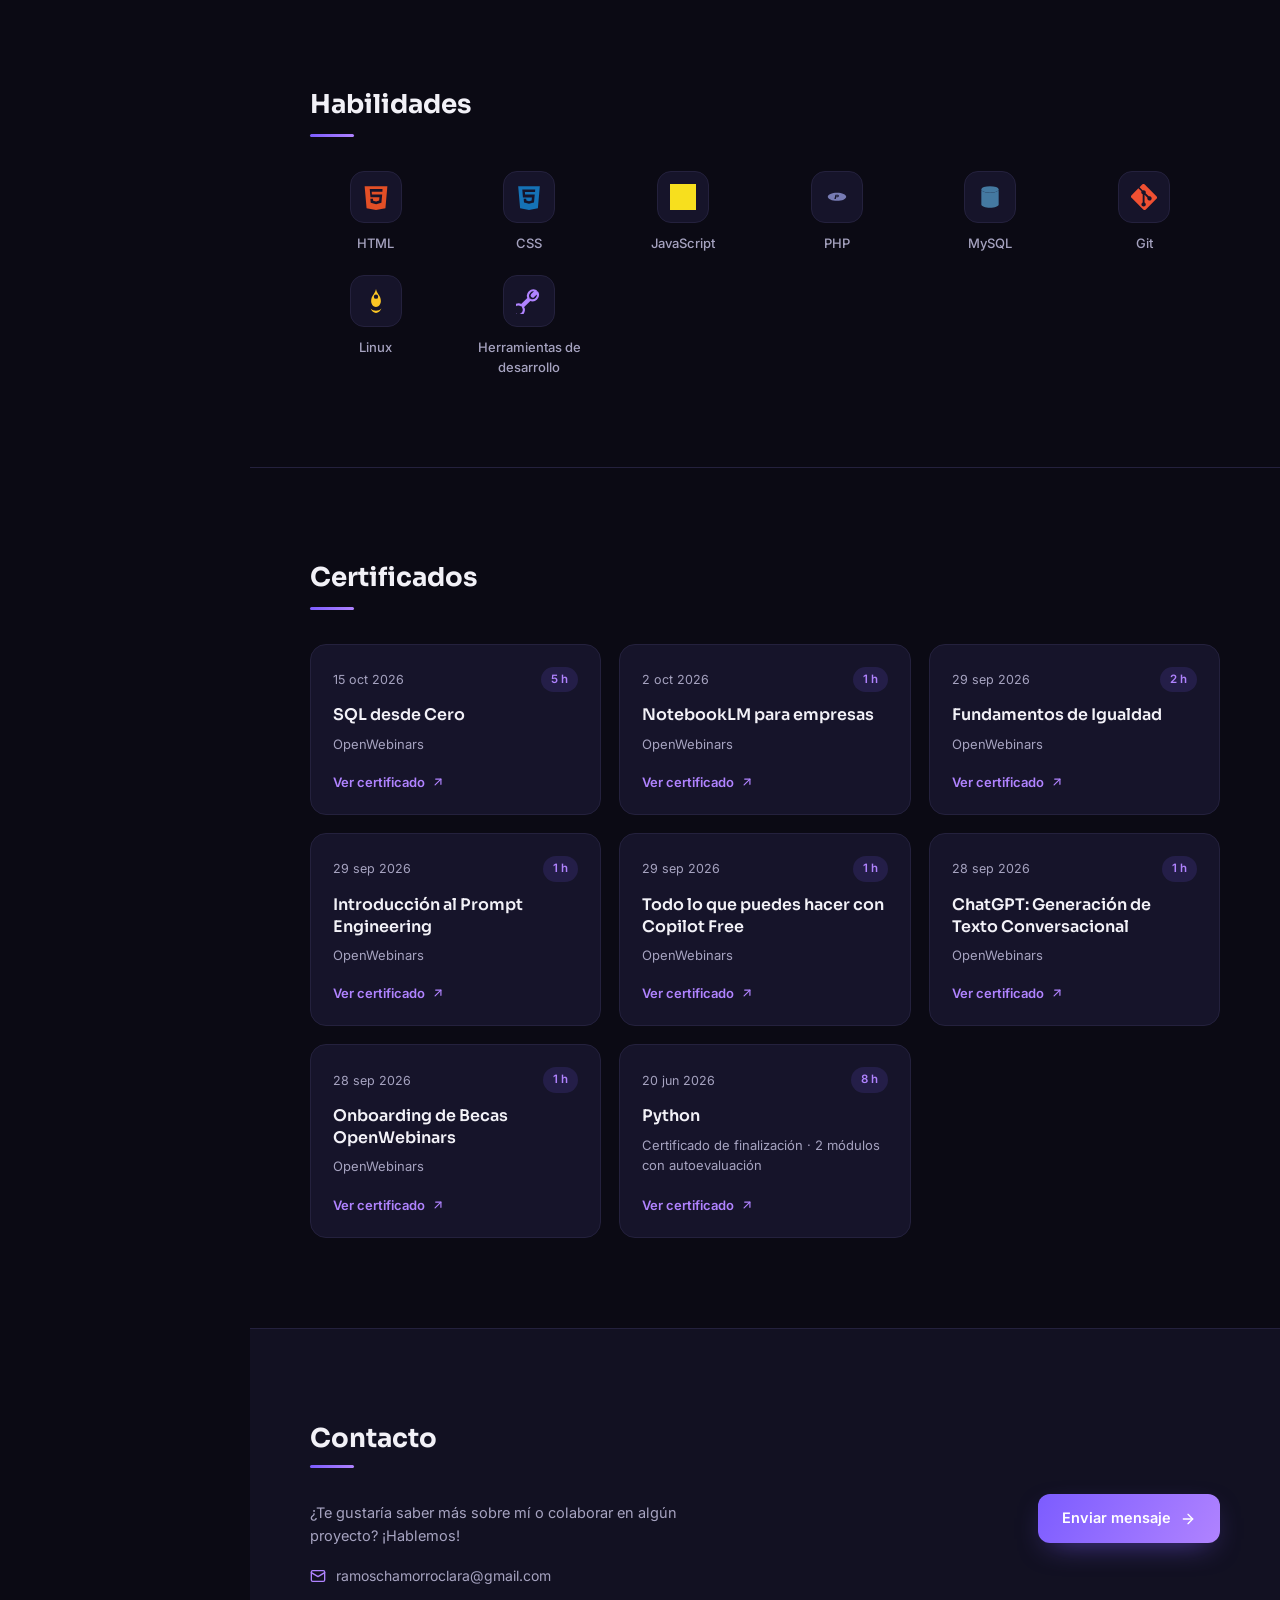
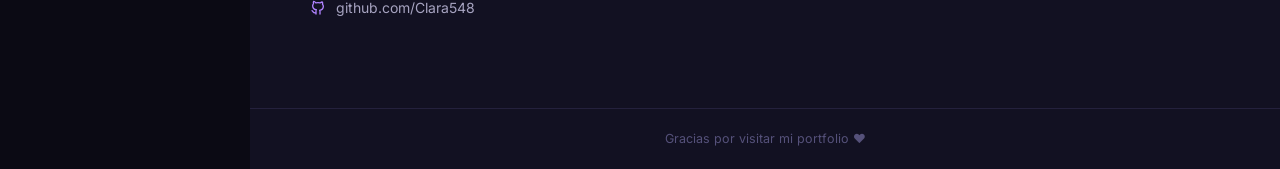
==== commit 8548c112: "Nuevo diseño del portfolio: sidebar, idiomas y certificados - Nuevo estilo oscuro/morado con menú la" ====
--- a/index.html
+++ b/index.html
@@ -1,282 +1,376 @@
 <!DOCTYPE html>
 <html lang="es">
 <head>
-  <meta charset="UTF-8">
-  <meta name="viewport" content="width=device-width, initial-scale=1.0">
-  <title>Clara Ramos | Portfolio DAW</title>
-  <link rel="stylesheet" href="styles.css">
-  <link href="https://fonts.googleapis.com/css2?family=Poppins:wght@300;400;500;600;700;800&display=swap" rel="stylesheet">
+<meta charset="UTF-8">
+<meta name="viewport" content="width=device-width, initial-scale=1.0">
+<title>Clara Ramos · Desarrolladora en formación</title>
+<link rel="preconnect" href="https://fonts.googleapis.com">
+<link rel="preconnect" href="https://fonts.gstatic.com" crossorigin>
+<link href="https://fonts.googleapis.com/css2?family=Sora:wght@400;600;700;800&family=Inter:wght@400;500;600;700&display=swap" rel="stylesheet">
+<link rel="stylesheet" href="css/styles.css">
 </head>
 <body>
 
-  <!-- Canvas partículas de fondo -->
-  <canvas id="particles"></canvas>
-
-  <!-- Botón menú móvil -->
-  <button id="menu-toggle" class="menu-toggle" aria-label="Abrir menú">☰</button>
-
-  <!-- Botón tema claro/oscuro -->
-  <button id="theme-toggle" class="theme-toggle" aria-label="Cambiar tema">🌙</button>
-
-  <!-- Botón volver arriba -->
-  <button id="back-to-top" class="back-to-top" aria-label="Volver arriba">↑</button>
-
-  <!-- ========== SIDEBAR ========== -->
-  <aside class="sidebar" id="sidebar">
-    <div class="logo">
-      <div class="logo-icon">&lt;/&gt;</div>
-      <h1>Clara Ramos</h1>
-      <p>Desarrolladora en formación</p>
+<div class="layout">
+
+  <!-- ===================== SIDEBAR ===================== -->
+  <aside class="sidebar">
+    <div>
+      <div class="brand">
+        <div class="brand-mark">CR</div>
+        <div>
+          <div class="brand-name">Clara Ramos</div>
+          <div class="brand-role">Desarrolladora en formación</div>
+        </div>
+      </div>
+
+      <nav class="side-nav">
+        <a href="#inicio" class="active">
+          <svg viewBox="0 0 24 24" fill="none" stroke="currentColor" stroke-width="2" stroke-linecap="round" stroke-linejoin="round"><path d="M3 12l9-9 9 9"/><path d="M9 21V12h6v9"/><path d="M5 10v11h14V10"/></svg>
+          <span>Inicio</span>
+        </a>
+        <a href="#sobre-mi">
+          <svg viewBox="0 0 24 24" fill="none" stroke="currentColor" stroke-width="2" stroke-linecap="round" stroke-linejoin="round"><circle cx="12" cy="8" r="4"/><path d="M4 21c0-4 4-7 8-7s8 3 8 7"/></svg>
+          <span>Sobre mí</span>
+        </a>
+        <a href="#idiomas">
+          <svg viewBox="0 0 24 24" fill="none" stroke="currentColor" stroke-width="2" stroke-linecap="round" stroke-linejoin="round"><circle cx="12" cy="12" r="9"/><path d="M3 12h18"/><path d="M12 3a13 13 0 0 1 0 18 13 13 0 0 1 0-18z"/></svg>
+          <span>Idiomas</span>
+        </a>
+        <a href="#habilidades">
+          <svg viewBox="0 0 24 24" fill="none" stroke="currentColor" stroke-width="2" stroke-linecap="round" stroke-linejoin="round"><circle cx="12" cy="12" r="3"/><path d="M19.4 15a1.65 1.65 0 0 0 .33 1.82l.06.06a2 2 0 1 1-2.83 2.83l-.06-.06a1.65 1.65 0 0 0-1.82-.33 1.65 1.65 0 0 0-1 1.51V21a2 2 0 0 1-4 0v-.09A1.65 1.65 0 0 0 9 19.4a1.65 1.65 0 0 0-1.82.33l-.06.06a2 2 0 1 1-2.83-2.83l.06-.06A1.65 1.65 0 0 0 4.6 15a1.65 1.65 0 0 0-1.51-1H3a2 2 0 0 1 0-4h.09A1.65 1.65 0 0 0 4.6 9a1.65 1.65 0 0 0-.33-1.82l-.06-.06a2 2 0 1 1 2.83-2.83l.06.06A1.65 1.65 0 0 0 9 4.6a1.65 1.65 0 0 0 1-1.51V3a2 2 0 0 1 4 0v.09a1.65 1.65 0 0 0 1 1.51 1.65 1.65 0 0 0 1.82-.33l.06-.06a2 2 0 1 1 2.83 2.83l-.06.06A1.65 1.65 0 0 0 19.4 9a1.65 1.65 0 0 0 1.51 1H21a2 2 0 0 1 0 4h-.09a1.65 1.65 0 0 0-1.51 1z"/></svg>
+          <span>Habilidades</span>
+        </a>
+        <a href="#certificados">
+          <svg viewBox="0 0 24 24" fill="none" stroke="currentColor" stroke-width="2" stroke-linecap="round" stroke-linejoin="round"><circle cx="12" cy="9" r="6"/><path d="m8.5 14.5-1.5 7 5-3 5 3-1.5-7"/></svg>
+          <span>Certificados</span>
+        </a>
+        <a href="#contacto">
+          <svg viewBox="0 0 24 24" fill="none" stroke="currentColor" stroke-width="2" stroke-linecap="round" stroke-linejoin="round"><rect x="3" y="5" width="18" height="14" rx="2"/><path d="m3 7 9 6 9-6"/></svg>
+          <span>Contacto</span>
+        </a>
+      </nav>
     </div>
 
-    <nav class="menu">
-      <a href="#inicio" class="active"><span>🏠</span> Inicio</a>
-      <a href="#sobre-mi"><span>👤</span> Sobre mí</a>
-      <a href="#habilidades"><span>⚙️</span> Habilidades</a>
-      <a href="#cursos"><span>🎓</span> Cursos</a>
-      <a href="#idiomas"><span>🌐</span> Idiomas</a>
-      <a href="#contacto"><span>✉️</span> Contacto</a>
-    </nav>
-
-    <p class="footer-sidebar">DAW · 2026</p>
+    <div class="sidebar-footer">
+      <div class="socials">
+        <a href="https://github.com/Clara548" target="_blank" rel="noopener" aria-label="GitHub">
+          <svg viewBox="0 0 24 24" fill="currentColor"><path d="M12 .5C5.65.5.5 5.65.5 12c0 5.1 3.29 9.42 7.86 10.95.57.1.78-.25.78-.55v-2.15c-3.2.7-3.87-1.37-3.87-1.37-.53-1.34-1.29-1.7-1.29-1.7-1.05-.72.08-.7.08-.7 1.16.08 1.77 1.19 1.77 1.19 1.03 1.77 2.7 1.26 3.36.96.1-.75.4-1.26.73-1.55-2.55-.29-5.24-1.28-5.24-5.68 0-1.25.45-2.28 1.19-3.08-.12-.29-.52-1.46.11-3.05 0 0 .97-.31 3.18 1.18a11 11 0 0 1 5.8 0c2.21-1.49 3.18-1.18 3.18-1.18.63 1.59.23 2.76.11 3.05.74.8 1.19 1.83 1.19 3.08 0 4.41-2.7 5.38-5.27 5.67.41.36.78 1.07.78 2.16v3.2c0 .3.21.66.79.55A10.52 10.52 0 0 0 23.5 12C23.5 5.65 18.35.5 12 .5z"/></svg>
+        </a>
+      </div>
+      <div class="sidebar-meta">DAW · 2025</div>
+    </div>
   </aside>
 
-  <!-- ========== CONTENIDO PRINCIPAL ========== -->
-  <main class="content">
-
-    <!-- HERO -->
-    <section id="inicio" class="hero">
-      <div class="hero-text">
-        <p class="saludo">Hola, soy</p>
-        <h2 class="nombre">Clara <span>Ramos</span></h2>
-        <p class="rol">
-          <span id="typed-text"></span><span class="cursor">|</span>
-        </p>
-        <p class="descripcion">
+  <!-- ===================== MAIN ===================== -->
+  <main>
+
+    <!-- ---------- INICIO ---------- -->
+    <section id="inicio">
+      <div class="hero-inner">
+        <span class="eyebrow">Hola, soy</span>
+        <h1>Clara <span class="accent">Ramos</span></h1>
+        <p class="hero-sub">Estudiante de 1º DAW · Apasionada por la programación</p>
+        <p class="hero-desc">
           Me encanta crear soluciones a través del código, aprender cada día
           y desarrollar proyectos que me permitan crecer como profesional
           en el mundo del desarrollo web.
         </p>
-        <p class="descripcion">
-          Soy de esas personas que si tiene un error en su código, no descansará hasta encontrarlo y solucionarlo,
-          ya que considero que cada error es una oportunidad de aprendizaje y mejora.
-        </p>
-        <a href="#habilidades" class="btn">Ver mis habilidades →</a>
-      </div>
-    </section>
-
-    <!-- SOBRE MÍ -->
-    <section id="sobre-mi" class="sobre-mi">
-      <div class="sobre-imagen">
-        <img
-          src="fotomia.jpeg"
-          alt="Avatar de Clara Ramos"
-          loading="lazy"
-        >
-      </div>
-      <div class="sobre-texto">
-        <h3>Sobre mí</h3>
-        <p>
-          Actualmente estoy cursando <strong>2º de DAW</strong> (Desarrollo de Aplicaciones Web),
-          donde estoy aprendiendo a desarrollar aplicaciones web, tanto en front-end
-          como en back-end, y a trabajar con bases de datos, entornos de desarrollo
-          y herramientas de gestión de proyectos.
-        </p>
-        <p>
-          Me considero una persona curiosa, constante y con muchas ganas de seguir
-          aprendiendo y mejorando. Disfruto resolviendo problemas en solitario o en grupo, explorando nuevas
-          tecnologías y creando proyectos que sean útiles y atractivos.
-        </p>
-
-        <div class="info-extra">
-          <div class="info-item">🎓 DAW (2º curso)</div>
-          <div class="info-item">📍 Marchena, Sevilla</div>
-          <div class="info-item">🚗 Carnet de conducir B</div>
-        </div>
-      </div>
-    </section>
-
-    <!-- HABILIDADES -->
-    <section id="habilidades" class="habilidades">
-      <h3>Habilidades</h3>
+        <div class="hero-cta-row">
+          <a href="#contacto" class="btn">
+            Hablemos
+            <svg viewBox="0 0 24 24" fill="none" stroke="currentColor" stroke-width="2" stroke-linecap="round" stroke-linejoin="round"><path d="M5 12h14"/><path d="m12 5 7 7-7 7"/></svg>
+          </a>
+          <a href="#sobre-mi" class="btn btn-outline">Conóceme</a>
+        </div>
+      </div>
+    </section>
+
+    <!-- ---------- SOBRE MÍ ---------- -->
+    <section id="sobre-mi">
+      <h2 class="section-title">Sobre mí</h2>
+      <div class="section-rule"></div>
+
+      <div class="about-grid">
+        <div class="about-photo">
+          <img src="fotomia.jpeg" alt="Foto de Clara Ramos">
+        </div>
+
+        <div class="about-text">
+          <p>
+            Actualmente estoy cursando 1º de DAW (Desarrollo de Aplicaciones Web),
+            donde estoy aprendiendo a desarrollar aplicaciones web, tanto en front-end
+            como en back-end, y a trabajar con bases de datos, entornos de desarrollo
+            y herramientas de gestión de proyectos.
+          </p>
+          <p>
+            Me considero una persona curiosa, constante y con muchas ganas de seguir
+            aprendiendo y mejorando. Disfruto resolviendo problemas, explorando nuevas
+            tecnologías y creando proyectos que sean útiles y atractivos.
+          </p>
+
+          <div class="about-facts">
+            <div class="fact">
+              <svg viewBox="0 0 24 24" fill="none" stroke="currentColor" stroke-width="2" stroke-linecap="round" stroke-linejoin="round"><path d="M22 10 12 5 2 10l10 5 10-5z"/><path d="M6 12v5c0 1.66 2.69 3 6 3s6-1.34 6-3v-5"/></svg>
+              DAW (1º curso)
+            </div>
+            <div class="fact">
+              <svg viewBox="0 0 24 24" fill="none" stroke="currentColor" stroke-width="2" stroke-linecap="round" stroke-linejoin="round"><path d="M21 10c0 7-9 12-9 12s-9-5-9-12a9 9 0 0 1 18 0z"/><circle cx="12" cy="10" r="3"/></svg>
+              Marchena, Sevilla
+            </div>
+            <div class="fact">
+              <svg viewBox="0 0 24 24" fill="none" stroke="currentColor" stroke-width="2" stroke-linecap="round" stroke-linejoin="round"><rect x="2" y="6" width="20" height="12" rx="2"/><circle cx="8" cy="12" r="2"/><path d="M14 10h4M14 14h4"/></svg>
+              Carné de conducir B
+            </div>
+            <div class="fact">
+              <svg viewBox="0 0 24 24" fill="none" stroke="currentColor" stroke-width="2" stroke-linecap="round" stroke-linejoin="round"><path d="M20.8 4.6a5.5 5.5 0 0 0-7.8 0L12 5.6l-1-1a5.5 5.5 0 0 0-7.8 7.8l1 1L12 21l7.8-7.6 1-1a5.5 5.5 0 0 0 0-7.8z"/></svg>
+              Programación · Tecnología · Videojuegos
+            </div>
+          </div>
+        </div>
+      </div>
+    </section>
+
+    <!-- ---------- IDIOMAS ---------- -->
+    <section id="idiomas">
+      <h2 class="section-title">Idiomas</h2>
+      <div class="section-rule"></div>
+
+      <div class="lang-grid">
+
+        <!-- Plantilla de idioma 1 — edita nombre, nivel (texto) y el % de la barra -->
+        <div class="lang-card">
+          <div class="lang-top">
+            <div class="lang-name-row">
+              <div class="lang-flag">🏳️</div>
+              <div class="lang-name">Idioma</div>
+            </div>
+            <div class="lang-level-tag">Nivel</div>
+          </div>
+          <div class="lang-bar"><div class="lang-bar-fill" style="width:0%"></div></div>
+          <div class="lang-note">Añade aquí una nota opcional (certificado, años de estudio...)</div>
+        </div>
+
+        <!-- Plantilla de idioma 2 -->
+        <div class="lang-card">
+          <div class="lang-top">
+            <div class="lang-name-row">
+              <div class="lang-flag">🏳️</div>
+              <div class="lang-name">Idioma</div>
+            </div>
+            <div class="lang-level-tag">Nivel</div>
+          </div>
+          <div class="lang-bar"><div class="lang-bar-fill" style="width:0%"></div></div>
+          <div class="lang-note">Añade aquí una nota opcional (certificado, años de estudio...)</div>
+        </div>
+
+        <!-- Plantilla de idioma 3 -->
+        <div class="lang-card">
+          <div class="lang-top">
+            <div class="lang-name-row">
+              <div class="lang-flag">🏳️</div>
+              <div class="lang-name">Idioma</div>
+            </div>
+            <div class="lang-level-tag">Nivel</div>
+          </div>
+          <div class="lang-bar"><div class="lang-bar-fill" style="width:0%"></div></div>
+          <div class="lang-note">Añade aquí una nota opcional (certificado, años de estudio...)</div>
+        </div>
+
+      </div>
+
+      <p class="lang-hint">
+        Duplica o elimina tarjetas ".lang-card" según los idiomas que quieras mostrar.
+        Cambia el emoji de bandera, el nombre, el texto de nivel (p. ej. "Nativo", "B2", "Intermedio")
+        y el "width" de ".lang-bar-fill" (0–100%) para la barra de progreso.
+      </p>
+    </section>
+
+    <!-- ---------- HABILIDADES ---------- -->
+    <section id="habilidades">
+      <h2 class="section-title">Habilidades</h2>
+      <div class="section-rule"></div>
+
       <div class="skills-grid">
         <div class="skill">
-          <div class="skill-icon html">HTML</div>
-          <p>HTML</p>
-        </div>
-        <div class="skill">
-          <div class="skill-icon css">CSS</div>
-          <p>CSS</p>
-        </div>
-        <div class="skill">
-          <div class="skill-icon js">JS</div>
-          <p>JavaScript</p>
-        </div>
-        <div class="skill">
-          <div class="skill-icon php">PHP</div>
-          <p>PHP</p>
-        </div>
-        <div class="skill">
-          <div class="skill-icon mysql">🗄️</div>
-          <p>MySQL</p>
-        </div>
-        <div class="skill">
-          <div class="skill-icon git">🔺</div>
-          <p>Git</p>
-        </div>
-        <div class="skill">
-          <div class="skill-icon java">☕</div>
-          <p>Java</p>
-        </div>
-        <div class="skill">
-          <div class="skill-icon tools">🛠️</div>
-          <p>Herramientas<br>de desarrollo</p>
-        </div>
-      </div>
-    </section>
-
-    <!-- CURSOS Y CERTIFICACIONES -->
-    <section id="cursos" class="cursos">
-      <div class="cursos-header">
-        <h3>Cursos y Certificaciones</h3>
-        <span class="cursos-contador">🎓 3 cursos completados</span>
-      </div>
-
-      <div class="cursos-grid">
-
-        <div class="curso-card" data-cat="programacion">
-          <div class="curso-glow"></div>
-          <div class="curso-top">
-            <div class="curso-icon">💻</div>
-          </div>
-          <h4>Curso de Python</h4>
-          <div class="curso-footer">
-            <span class="curso-badge">✓ Completado</span>
-            <span class="curso-year">2026</span>
-          </div>
-          <button class="btn-certificado" data-img="Certificados/python.pdf">
-            📄 Ver certificado
-          </button>
-        </div>
-
-        <div class="curso-card" data-cat="otros">
-          <div class="curso-glow"></div>
-          <div class="curso-top">
-            <div class="curso-icon">🖥️</div>
-          </div>
-          <h4>Grado Medio en Sistemas Microinformáticos y Redes</h4>
-          <div class="curso-footer">
-            <span class="curso-badge">✓ Completado</span>
-            <span class="curso-year">2025</span>
-          </div>
-          <button class="btn-certificado" data-img="Certificados/SMR.pdf">
-            📄 Ver certificado
-          </button>
-        </div>
-
-        <div class="curso-card" data-cat="salud">
-          <div class="curso-glow"></div>
-          <div class="curso-top">
-            <div class="curso-icon">🚑</div>
-          </div>
-          <h4>Prevención de Riesgos Laborales</h4>
-          <div class="curso-footer">
-            <span class="curso-badge">✓ Completado</span>
-            <span class="curso-year">2023</span>
-          </div>
-          <button class="btn-certificado" data-img="Certificados/prevencionderiesgos.pdf">
-            📄 Ver certificado
-          </button>
-        </div>
-
-      </div>
-    </section>
-
-    <!-- IDIOMAS -->
-    <section id="idiomas" class="idiomas">
-      <h3>Idiomas</h3>
-      <div class="idiomas-grid">
-
-        <div class="idioma-card">
-          <div class="idioma-header">
-            <span class="bandera">🇪🇸</span>
-            <h4>Español</h4>
-          </div>
-          <p class="nivel">Nativo</p>
-          <div class="barra">
-            <div class="progreso" style="width: 100%"></div>
-          </div>
-        </div>
-
-        <div class="idioma-card">
-          <div class="idioma-header">
-            <span class="bandera">🇬🇧</span>
-            <h4>Inglés</h4>
-          </div>
-          <p class="nivel">Intermedio (B1)</p>
-          <div class="barra">
-            <div class="progreso" style="width: 60%"></div>
-          </div>
-          <button class="btn-certificado" data-img="Certificados/ingles-B1.pdf">
-            📄 Ver certificado
-          </button>
-        </div>
-
-        <div class="idioma-card">
-          <div class="idioma-header">
-            <span class="bandera">🇮🇹</span>
-            <h4>Italiano</h4>
-          </div>
-          <p class="nivel">Básico (A2)</p>
-          <div class="barra">
-            <div class="progreso" style="width: 35%"></div>
-          </div>
-          <button class="btn-certificado" data-img="Certificados/italiano-A2.pdf">
-            📄 Ver certificado
-          </button>
-        </div>
-
-      </div>
-    </section>
-
-    <!-- CONTACTO -->
-    <section id="contacto" class="contacto">
-      <div class="contacto-info">
-        <h3>Contacto</h3>
+          <div class="skill-icon"><svg viewBox="0 0 24 24" fill="#e34f26"><path d="M1.5 2l1.8 20.3L12 24l8.7-1.7L22.5 2zM17.9 7.2H8l.2 2.5h9.5l-.7 7.5-4.9 1.4-5-1.4-.3-3.6h2.4l.2 1.8 2.7.7 2.8-.8.3-3.1H6.9l-.7-7.5H18z"/></svg></div>
+          <div class="skill-label">HTML</div>
+        </div>
+        <div class="skill">
+          <div class="skill-icon"><svg viewBox="0 0 24 24" fill="#1572b6"><path d="M2 2l1.8 20.3L12 24l8.2-1.7L22 2zm15.6 5.4H8.2l.2 2.4h8.9l-.7 7.2-4.6 1.3-4.6-1.3-.3-3.3h2.3l.2 1.6 2.4.6 2.4-.6.3-2.8H6.4L5.8 5h11.9z"/></svg></div>
+          <div class="skill-label">CSS</div>
+        </div>
+        <div class="skill">
+          <div class="skill-icon"><svg viewBox="0 0 24 24" fill="#f7df1e"><path d="M0 0h24v24H0zM12.7 18.4c0 1.9-1.1 2.8-2.7 2.8-1.5 0-2.3-.8-2.7-1.6l1.3-.8c.3.5.6.9 1.3.9.7 0 1.1-.3 1.1-1.3v-6h1.7zm5.1 2.8c-1.6 0-2.6-.7-3.1-1.7l1.3-.8c.4.6.9 1.1 1.8 1.1.7 0 1.2-.4 1.2-.9 0-.6-.5-.8-1.4-1.2l-.5-.2c-1.4-.6-2.3-1.3-2.3-2.9 0-1.4 1.1-2.5 2.8-2.5 1.2 0 2.1.4 2.7 1.5l-1.3.8c-.3-.5-.6-.8-1.4-.8-.6 0-1 .3-1 .8 0 .6.4.8 1.2 1.1l.5.2c1.6.7 2.5 1.4 2.5 3 0 1.7-1.3 2.6-3 2.6z"/></svg></div>
+          <div class="skill-label">JavaScript</div>
+        </div>
+        <div class="skill">
+          <div class="skill-icon"><svg viewBox="0 0 24 24" fill="#777bb4"><path d="M12 15.5c4.7 0 8.5-1.7 8.5-3.8S16.7 8 12 8s-8.5 1.7-8.5 3.7 3.8 3.8 8.5 3.8zm-1.4-5.6h1.7c.9 0 1.5.5 1.4 1.2-.1.8-.8 1.2-1.7 1.2h-.8l-.3 1.5H9.6zm.7 1.7h.6c.4 0 .7-.1.7-.5 0-.3-.2-.4-.6-.4h-.5z"/><path d="M2 12c0 3.6 4.5 6.5 10 6.5s10-2.9 10-6.5S17.5 5.5 12 5.5 2 8.4 2 12z" fill="none" stroke="#777bb4" stroke-width="0"/></svg></div>
+          <div class="skill-label">PHP</div>
+        </div>
+        <div class="skill">
+          <div class="skill-icon"><svg viewBox="0 0 24 24" fill="#4479a1"><ellipse cx="12" cy="5" rx="8" ry="3"/><path d="M4 5v14c0 1.7 3.6 3 8 3s8-1.3 8-3V5c0 1.7-3.6 3-8 3s-8-1.3-8-3z"/></svg></div>
+          <div class="skill-label">MySQL</div>
+        </div>
+        <div class="skill">
+          <div class="skill-icon"><svg viewBox="0 0 24 24" fill="#f05032"><path d="M23.5 11.3 12.7.5a1.7 1.7 0 0 0-2.4 0l-2.4 2.4 3 3a2 2 0 0 1 2.6 2.6l2.9 2.9a2 2 0 1 1-1.2 1.2l-2.7-2.7v7.1a2 2 0 1 1-1.7 0V9.4a2 2 0 0 1-1.1-2.6L6.8 4 .5 10.3a1.7 1.7 0 0 0 0 2.4l10.8 10.8a1.7 1.7 0 0 0 2.4 0l9.8-9.8a1.7 1.7 0 0 0 0-2.4z"/></svg></div>
+          <div class="skill-label">Git</div>
+        </div>
+        <div class="skill">
+          <div class="skill-icon"><svg viewBox="0 0 24 24" fill="#fcc624"><path d="M12 1c-.5 2-1 3-2 4.5-1.3 2-2.5 3.5-2.5 6.5 0 3 2 5.5 4.5 5.5s4.5-2.5 4.5-5.5c0-3-1.2-4.5-2.5-6.5-1-1.5-1.5-2.5-2-4.5zm0 5a2 2 0 1 1 0 4 2 2 0 0 1 0-4zM7 19c1.5 1.5 3 2 5 2s3.5-.5 5-2c-1 2.5-3 4-5 4s-4-1.5-5-4z"/></svg></div>
+          <div class="skill-label">Linux</div>
+        </div>
+        <div class="skill">
+          <div class="skill-icon"><svg viewBox="0 0 24 24" fill="none" stroke="#b083ff" stroke-width="2" stroke-linecap="round" stroke-linejoin="round"><path d="M14.7 6.3a1 1 0 0 0 1.4 1.4l3.6-3.6a5 5 0 0 1-6.7 6.7l-6.6 6.6a5 5 0 1 1-1.4-1.4l6.6-6.6a5 5 0 0 1 6.7-6.7z"/></svg></div>
+          <div class="skill-label">Herramientas de desarrollo</div>
+        </div>
+      </div>
+    </section>
+
+    <!-- ---------- CERTIFICADOS ---------- -->
+    <section id="certificados">
+      <h2 class="section-title">Certificados</h2>
+      <div class="section-rule"></div>
+
+      <div class="cert-grid">
+
+        <article class="cert-card">
+          <div class="cert-top">
+            <span class="cert-date">15 oct 2026</span>
+            <span class="cert-hours">5 h</span>
+          </div>
+          <h3 class="cert-title">SQL desde Cero</h3>
+          <p class="cert-issuer">OpenWebinars</p>
+          <a class="cert-link" href="https://openwebinars.net/cert/DjGR" target="_blank" rel="noopener">
+            Ver certificado
+            <svg viewBox="0 0 24 24" fill="none" stroke="currentColor" stroke-width="2" stroke-linecap="round" stroke-linejoin="round"><path d="M7 17 17 7"/><path d="M8 7h9v9"/></svg>
+          </a>
+        </article>
+
+        <article class="cert-card">
+          <div class="cert-top">
+            <span class="cert-date">2 oct 2026</span>
+            <span class="cert-hours">1 h</span>
+          </div>
+          <h3 class="cert-title">NotebookLM para empresas</h3>
+          <p class="cert-issuer">OpenWebinars</p>
+          <a class="cert-link" href="https://openwebinars.net/cert/vbYB" target="_blank" rel="noopener">
+            Ver certificado
+            <svg viewBox="0 0 24 24" fill="none" stroke="currentColor" stroke-width="2" stroke-linecap="round" stroke-linejoin="round"><path d="M7 17 17 7"/><path d="M8 7h9v9"/></svg>
+          </a>
+        </article>
+
+        <article class="cert-card">
+          <div class="cert-top">
+            <span class="cert-date">29 sep 2026</span>
+            <span class="cert-hours">2 h</span>
+          </div>
+          <h3 class="cert-title">Fundamentos de Igualdad</h3>
+          <p class="cert-issuer">OpenWebinars</p>
+          <a class="cert-link" href="https://openwebinars.net/cert/MIHc" target="_blank" rel="noopener">
+            Ver certificado
+            <svg viewBox="0 0 24 24" fill="none" stroke="currentColor" stroke-width="2" stroke-linecap="round" stroke-linejoin="round"><path d="M7 17 17 7"/><path d="M8 7h9v9"/></svg>
+          </a>
+        </article>
+
+        <article class="cert-card">
+          <div class="cert-top">
+            <span class="cert-date">29 sep 2026</span>
+            <span class="cert-hours">1 h</span>
+          </div>
+          <h3 class="cert-title">Introducción al Prompt Engineering</h3>
+          <p class="cert-issuer">OpenWebinars</p>
+          <a class="cert-link" href="https://openwebinars.net/cert/jjwp" target="_blank" rel="noopener">
+            Ver certificado
+            <svg viewBox="0 0 24 24" fill="none" stroke="currentColor" stroke-width="2" stroke-linecap="round" stroke-linejoin="round"><path d="M7 17 17 7"/><path d="M8 7h9v9"/></svg>
+          </a>
+        </article>
+
+        <article class="cert-card">
+          <div class="cert-top">
+            <span class="cert-date">29 sep 2026</span>
+            <span class="cert-hours">1 h</span>
+          </div>
+          <h3 class="cert-title">Todo lo que puedes hacer con Copilot Free</h3>
+          <p class="cert-issuer">OpenWebinars</p>
+          <a class="cert-link" href="https://openwebinars.net/cert/s7VB" target="_blank" rel="noopener">
+            Ver certificado
+            <svg viewBox="0 0 24 24" fill="none" stroke="currentColor" stroke-width="2" stroke-linecap="round" stroke-linejoin="round"><path d="M7 17 17 7"/><path d="M8 7h9v9"/></svg>
+          </a>
+        </article>
+
+        <article class="cert-card">
+          <div class="cert-top">
+            <span class="cert-date">28 sep 2026</span>
+            <span class="cert-hours">1 h</span>
+          </div>
+          <h3 class="cert-title">ChatGPT: Generación de Texto Conversacional</h3>
+          <p class="cert-issuer">OpenWebinars</p>
+          <a class="cert-link" href="https://openwebinars.net/cert/mnvY" target="_blank" rel="noopener">
+            Ver certificado
+            <svg viewBox="0 0 24 24" fill="none" stroke="currentColor" stroke-width="2" stroke-linecap="round" stroke-linejoin="round"><path d="M7 17 17 7"/><path d="M8 7h9v9"/></svg>
+          </a>
+        </article>
+
+        <article class="cert-card">
+          <div class="cert-top">
+            <span class="cert-date">28 sep 2026</span>
+            <span class="cert-hours">1 h</span>
+          </div>
+          <h3 class="cert-title">Onboarding de Becas OpenWebinars</h3>
+          <p class="cert-issuer">OpenWebinars</p>
+          <a class="cert-link" href="https://openwebinars.net/cert/I3zK" target="_blank" rel="noopener">
+            Ver certificado
+            <svg viewBox="0 0 24 24" fill="none" stroke="currentColor" stroke-width="2" stroke-linecap="round" stroke-linejoin="round"><path d="M7 17 17 7"/><path d="M8 7h9v9"/></svg>
+          </a>
+        </article>
+
+        <article class="cert-card">
+          <div class="cert-top">
+            <span class="cert-date">20 jun 2026</span>
+            <span class="cert-hours">8 h</span>
+          </div>
+          <h3 class="cert-title">Python</h3>
+          <p class="cert-issuer">Certificado de finalización · 2 módulos con autoevaluación</p>
+          <a class="cert-link" href="Certificados/python.pdf" target="_blank" rel="noopener">
+            Ver certificado
+            <svg viewBox="0 0 24 24" fill="none" stroke="currentColor" stroke-width="2" stroke-linecap="round" stroke-linejoin="round"><path d="M7 17 17 7"/><path d="M8 7h9v9"/></svg>
+          </a>
+        </article>
+
+      </div>
+    </section>
+
+    <!-- ---------- CONTACTO ---------- -->
+    <section id="contacto">
+      <div class="contact-left">
+        <h2 class="section-title">Contacto</h2>
+        <div class="section-rule"></div>
         <p>¿Te gustaría saber más sobre mí o colaborar en algún proyecto? ¡Hablemos!</p>
-      </div>
-
-      <div class="contacto-datos">
-        <p>✉️ ramoschamorroclara@gmail.com</p>
-        <a href="https://github.com/Clara548" target="_blank" rel="noopener" aria-label="GitHub">🐙 GitHub</a>
-      </div>
-
-      <a href="mailto:ramoschamorroclara@gmail.com" class="btn">Enviar mensaje →</a>
-    </section>
-
-    <p class="footer-final">Gracias por visitar mi portfolio · <span id="year"></span></p>
-
-    <!-- ========== MODAL CERTIFICADO ========== -->
-    <div class="modal" id="modal-certificado">
-      <div class="modal-overlay" data-close></div>
-      <div class="modal-content">
-        <button class="modal-close" data-close aria-label="Cerrar">✕</button>
-
-        <!-- Visor para PDFs -->
-        <iframe id="modal-pdf" src="" title="Certificado PDF"></iframe>
-
-        <!-- Visor para imágenes (por si acaso) -->
-        <img id="modal-img" src="" alt="Certificado">
-
-        <!-- Botón de descarga (opcional) -->
-        <a id="modal-download" class="modal-download" href="#" download>
-          ⬇️ Descargar
-        </a>
-      </div>
-    </div>
+
+        <div class="contact-links">
+          <a href="mailto:ramoschamorroclara@gmail.com">
+            <svg viewBox="0 0 24 24" fill="none" stroke="currentColor" stroke-width="2" stroke-linecap="round" stroke-linejoin="round"><rect x="2" y="4" width="20" height="16" rx="2"/><path d="m2 7 10 6 10-6"/></svg>
+            ramoschamorroclara@gmail.com
+          </a>
+          <a href="https://github.com/Clara548" target="_blank" rel="noopener">
+            <svg viewBox="0 0 24 24" fill="none" stroke="currentColor" stroke-width="2" stroke-linecap="round" stroke-linejoin="round"><path d="M9 19c-4.3 1.4-4.3-2.5-6-3m12 5v-3.5c0-1 .1-1.4-.5-2 2.8-.3 5.5-1.4 5.5-6a4.6 4.6 0 0 0-1.3-3.2 4.2 4.2 0 0 0-.1-3.2s-1.1-.3-3.5 1.3a12.3 12.3 0 0 0-6.2 0C6.5 1.9 5.4 2.2 5.4 2.2a4.2 4.2 0 0 0-.1 3.2A4.6 4.6 0 0 0 4 8.6c0 4.6 2.7 5.7 5.5 6-.6.6-.6 1.2-.5 2V21"/></svg>
+            github.com/Clara548
+          </a>
+        </div>
+      </div>
+
+      <a href="mailto:ramoschamorroclara@gmail.com" class="btn">
+        Enviar mensaje
+        <svg viewBox="0 0 24 24" fill="none" stroke="currentColor" stroke-width="2" stroke-linecap="round" stroke-linejoin="round"><path d="M5 12h14"/><path d="m12 5 7 7-7 7"/></svg>
+      </a>
+    </section>
+
+    <footer>Gracias por visitar mi portfolio ♥</footer>
 
   </main>
-
-  <script src="script.js"></script>
+</div>
+
+<script src="js/script.js"></script>
 </body>
-</html>+</html>
--- a/css/styles.css
+++ b/css/styles.css
@@ -0,0 +1,506 @@
+  :root{
+    --bg: #0b0a14;
+    --bg-soft: #121122;
+    --sidebar: #100e1c;
+    --card: #16142a;
+    --card-border: #24213d;
+    --text: #f2f1f7;
+    --text-muted: #a6a3c0;
+    --accent-a: #7c5cff;
+    --accent-b: #b083ff;
+    --accent-grad: linear-gradient(120deg, var(--accent-a), var(--accent-b));
+  }
+
+  *{ box-sizing: border-box; margin:0; padding:0; }
+
+  html{ scroll-behavior: smooth; }
+
+  body{
+    background: var(--bg);
+    color: var(--text);
+    font-family: 'Inter', sans-serif;
+    line-height: 1.55;
+    -webkit-font-smoothing: antialiased;
+  }
+
+  h1, h2, h3, .brand{
+    font-family: 'Sora', sans-serif;
+  }
+
+  a{ color: inherit; text-decoration: none; }
+  img{ max-width: 100%; display:block; }
+  ul{ list-style:none; }
+
+  .layout{
+    display:flex;
+    min-height:100vh;
+  }
+
+  /* ---------- SIDEBAR ---------- */
+  .sidebar{
+    width: 250px;
+    flex-shrink:0;
+    background: var(--sidebar);
+    border-right: 1px solid var(--card-border);
+    padding: 32px 22px;
+    display:flex;
+    flex-direction:column;
+    position: sticky;
+    top:0;
+    height:100vh;
+  }
+
+  .brand{
+    display:flex;
+    align-items:center;
+    gap:10px;
+    margin-bottom: 34px;
+  }
+
+  .brand-mark{
+    width:38px; height:38px;
+    border-radius:10px;
+    background: var(--accent-grad);
+    display:flex; align-items:center; justify-content:center;
+    font-weight:700;
+    font-size: 15px;
+    color:#0b0a14;
+  }
+
+  .brand-name{ font-size:16px; font-weight:700; }
+  .brand-role{ font-size:12px; color: var(--text-muted); }
+
+  nav.side-nav{ display:flex; flex-direction:column; gap:4px; }
+
+  nav.side-nav a{
+    display:flex;
+    align-items:center;
+    gap:12px;
+    padding: 10px 12px;
+    border-radius: 10px;
+    font-size: 14px;
+    font-weight:500;
+    color: var(--text-muted);
+    transition: background .15s ease, color .15s ease;
+  }
+
+  nav.side-nav a svg{ width:18px; height:18px; flex-shrink:0; }
+
+  nav.side-nav a:hover{ color: var(--text); background: rgba(255,255,255,.04); }
+
+  nav.side-nav a.active{
+    color:#fff;
+    background: var(--accent-grad);
+  }
+
+  .sidebar-footer{
+    margin-top:auto;
+    display:flex;
+    flex-direction:column;
+    gap:16px;
+  }
+
+  .socials{
+    display:flex;
+    gap:14px;
+  }
+
+  .socials a{
+    width:34px; height:34px;
+    border-radius:9px;
+    border:1px solid var(--card-border);
+    display:flex; align-items:center; justify-content:center;
+    color: var(--text-muted);
+    transition: border-color .15s ease, color .15s ease;
+  }
+  .socials a:hover{ color:#fff; border-color: var(--accent-a); }
+  .socials svg{ width:16px; height:16px; }
+
+  .sidebar-meta{ font-size:11px; color:#66628a; letter-spacing:.03em; }
+
+  /* ---------- MAIN ---------- */
+  main{ flex:1; min-width:0; }
+
+  section{ padding: 90px 60px; }
+  section + section{ border-top: 1px solid var(--card-border); }
+
+  .section-title{
+    font-size: 26px;
+    font-weight:700;
+    margin-bottom: 8px;
+  }
+  .section-rule{
+    width:44px; height:3px;
+    background: var(--accent-grad);
+    border-radius:3px;
+    margin-bottom: 34px;
+  }
+
+  /* ---- Hero ---- */
+  #inicio{
+    position:relative;
+    padding: 110px 60px;
+    background:
+      radial-gradient(circle at 78% 20%, rgba(124,92,255,.35), transparent 45%),
+      radial-gradient(circle at 15% 85%, rgba(176,131,255,.18), transparent 40%),
+      var(--bg-soft);
+    overflow:hidden;
+  }
+
+  #inicio::before{
+    content:"";
+    position:absolute;
+    inset:0;
+    background-image:
+      linear-gradient(rgba(255,255,255,.035) 1px, transparent 1px),
+      linear-gradient(90deg, rgba(255,255,255,.035) 1px, transparent 1px);
+    background-size: 42px 42px;
+    mask-image: radial-gradient(circle at 70% 30%, black, transparent 70%);
+    pointer-events:none;
+  }
+
+  .hero-inner{ position:relative; max-width: 640px; }
+
+  .eyebrow{
+    display:inline-block;
+    font-size: 14px;
+    font-weight:600;
+    color: var(--accent-b);
+    margin-bottom: 10px;
+  }
+
+  .hero-inner h1{
+    font-size: clamp(38px, 5vw, 54px);
+    font-weight:800;
+    line-height:1.08;
+    margin-bottom: 14px;
+  }
+
+  .hero-inner h1 .accent{
+    background: var(--accent-grad);
+    -webkit-background-clip: text;
+    background-clip: text;
+    color: transparent;
+  }
+
+  .hero-sub{
+    font-size: 17px;
+    color: var(--text-muted);
+    margin-bottom: 20px;
+    font-weight:500;
+  }
+
+  .hero-desc{
+    font-size: 15.5px;
+    color: var(--text-muted);
+    max-width: 480px;
+    margin-bottom: 34px;
+  }
+
+  .btn{
+    display:inline-flex;
+    align-items:center;
+    gap:9px;
+    padding: 13px 24px;
+    background: var(--accent-grad);
+    color:#fff;
+    font-weight:600;
+    font-size: 14.5px;
+    border-radius: 12px;
+    border:none;
+    cursor:pointer;
+    transition: transform .15s ease, box-shadow .15s ease;
+    box-shadow: 0 10px 30px -12px rgba(124,92,255,.65);
+  }
+  .btn:hover{ transform: translateY(-2px); }
+  .btn svg{ width:16px; height:16px; }
+
+  .btn-outline{
+    background: transparent;
+    border: 1px solid var(--card-border);
+    box-shadow:none;
+    color: var(--text);
+  }
+  .btn-outline:hover{ border-color: var(--accent-a); }
+
+  .hero-cta-row{ display:flex; gap:14px; flex-wrap:wrap; }
+
+  /* ---- Sobre mí ---- */
+  #sobre-mi{ background: var(--bg); }
+
+  .about-grid{
+    display:grid;
+    grid-template-columns: 260px 1fr;
+    gap: 48px;
+    align-items:start;
+  }
+
+  .about-photo{
+    aspect-ratio: 4/5;
+    border-radius: 18px;
+    background:
+      radial-gradient(circle at 30% 20%, rgba(176,131,255,.45), transparent 55%),
+      var(--card);
+    border: 1px solid var(--card-border);
+    display:flex;
+    align-items:center;
+    justify-content:center;
+    color: var(--text-muted);
+    font-size: 13px;
+    text-align:center;
+    padding: 20px;
+    position: relative;
+    overflow:hidden;
+  }
+  .about-photo span{ position:relative; z-index:1; }
+  .about-photo::after{
+    content:"";
+    position:absolute; inset:0;
+    background-image: linear-gradient(rgba(255,255,255,.05) 1px, transparent 1px), linear-gradient(90deg, rgba(255,255,255,.05) 1px, transparent 1px);
+    background-size: 20px 20px;
+  }
+
+  .about-text p{
+    color: var(--text-muted);
+    margin-bottom: 16px;
+    font-size: 15.5px;
+    max-width: 62ch;
+  }
+
+  .about-facts{
+    margin-top: 26px;
+    display:flex;
+    flex-wrap:wrap;
+    gap: 14px 30px;
+  }
+
+  .fact{
+    display:flex;
+    align-items:center;
+    gap:9px;
+    font-size: 14px;
+    color: var(--text);
+  }
+  .fact svg{ width:17px; height:17px; color: var(--accent-b); flex-shrink:0; }
+
+  /* ---- Idiomas ---- */
+  .lang-grid{
+    display:grid;
+    grid-template-columns: repeat(auto-fit, minmax(230px, 1fr));
+    gap: 18px;
+  }
+
+  .lang-card{
+    background: var(--card);
+    border: 1px solid var(--card-border);
+    border-radius: 16px;
+    padding: 22px;
+  }
+
+  .lang-top{
+    display:flex;
+    align-items:center;
+    justify-content:space-between;
+    margin-bottom: 14px;
+  }
+
+  .lang-name-row{
+    display:flex;
+    align-items:center;
+    gap:10px;
+  }
+
+  .lang-flag{
+    width:30px; height:30px;
+    border-radius:8px;
+    background: rgba(124,92,255,.12);
+    border: 1px dashed var(--card-border);
+    display:flex; align-items:center; justify-content:center;
+    font-size:14px;
+  }
+
+  .lang-name{ font-size: 15.5px; font-weight:600; }
+  .lang-level-tag{
+    font-size: 11.5px;
+    font-weight:600;
+    padding: 4px 10px;
+    border-radius: 999px;
+    background: rgba(124,92,255,.14);
+    color: var(--accent-b);
+  }
+
+  .lang-bar{
+    height: 7px;
+    border-radius: 99px;
+    background: rgba(255,255,255,.06);
+    overflow:hidden;
+    margin-bottom:8px;
+  }
+  .lang-bar-fill{
+    height:100%;
+    border-radius:99px;
+    background: var(--accent-grad);
+    width: 0%; /* editar el % por idioma */
+  }
+
+  .lang-note{ font-size: 12.5px; color: var(--text-muted); }
+
+  .lang-hint{
+    margin-top: 24px;
+    font-size: 13px;
+    color: #66628a;
+    border-left: 2px solid var(--card-border);
+    padding-left: 12px;
+  }
+
+  /* ---- Habilidades ---- */
+  .skills-grid{
+    display:grid;
+    grid-template-columns: repeat(auto-fit, minmax(110px, 1fr));
+    gap: 22px;
+    max-width: 900px;
+  }
+
+  .skill{
+    display:flex;
+    flex-direction:column;
+    align-items:center;
+    gap: 10px;
+    text-align:center;
+  }
+
+  .skill-icon{
+    width:52px; height:52px;
+    border-radius: 14px;
+    background: var(--card);
+    border:1px solid var(--card-border);
+    display:flex; align-items:center; justify-content:center;
+  }
+  .skill-icon svg{ width:26px; height:26px; }
+
+  .skill-label{ font-size: 13px; color: var(--text-muted); font-weight:500; }
+
+  /* ---- Contacto ---- */
+  #contacto{
+    background: var(--bg-soft);
+    display:flex;
+    align-items:center;
+    justify-content:space-between;
+    gap: 30px;
+    flex-wrap:wrap;
+  }
+
+  .contact-left h2{ margin-bottom:6px; }
+  .contact-left p{ color: var(--text-muted); font-size: 14.5px; max-width: 420px; }
+
+  .contact-links{ display:flex; flex-direction:column; gap:10px; margin-top:18px; }
+  .contact-links a{
+    display:flex; align-items:center; gap:10px;
+    font-size: 14px; color: var(--text-muted);
+    transition: color .15s ease;
+  }
+  .contact-links a:hover{ color: var(--text); }
+  .contact-links svg{ width:16px; height:16px; color: var(--accent-b); }
+
+  footer{
+    text-align:center;
+    padding: 20px;
+    font-size: 12.5px;
+    color: #55517a;
+    background: var(--bg-soft);
+    border-top: 1px solid var(--card-border);
+  }
+
+  /* ---------- RESPONSIVE ---------- */
+  @media (max-width: 900px){
+    .layout{ flex-direction:column; }
+    .sidebar{
+      position: static;
+      width:100%; height:auto;
+      flex-direction:row;
+      align-items:center;
+      justify-content:space-between;
+      padding: 16px 20px;
+    }
+    .sidebar-footer{ display:none; }
+    nav.side-nav{ flex-direction:row; overflow-x:auto; }
+    nav.side-nav a span{ display:none; }
+    nav.side-nav a{ padding:10px; }
+    section{ padding: 60px 24px; }
+    .about-grid{ grid-template-columns: 1fr; }
+    .about-photo{ max-width: 260px; }
+    #contacto{ flex-direction:column; align-items:flex-start; }
+  }
+
+  /* ---------- CERTIFICADOS ---------- */
+  .cert-grid{
+    display:grid;
+    grid-template-columns: repeat(auto-fill, minmax(260px, 1fr));
+    gap: 18px;
+  }
+
+  .cert-card{
+    background: var(--card);
+    border: 1px solid var(--card-border);
+    border-radius: 16px;
+    padding: 22px;
+    display:flex;
+    flex-direction:column;
+    gap: 8px;
+    transition: transform .15s ease, border-color .15s ease;
+  }
+  .cert-card:hover{
+    transform: translateY(-3px);
+    border-color: var(--accent-a);
+  }
+
+  .cert-top{
+    display:flex;
+    align-items:center;
+    justify-content:space-between;
+    margin-bottom: 4px;
+  }
+
+  .cert-date{ font-size: 12.5px; color: var(--text-muted); }
+
+  .cert-hours{
+    font-size: 11.5px;
+    font-weight:600;
+    padding: 4px 10px;
+    border-radius: 999px;
+    background: rgba(124,92,255,.14);
+    color: var(--accent-b);
+  }
+
+  .cert-title{
+    font-size: 16px;
+    font-weight:600;
+    line-height:1.35;
+  }
+
+  .cert-issuer{
+    font-size: 13px;
+    color: var(--text-muted);
+  }
+
+  .cert-link{
+    margin-top: auto;
+    padding-top: 10px;
+    display:inline-flex;
+    align-items:center;
+    gap:6px;
+    font-size: 13px;
+    font-weight:600;
+    color: var(--accent-b);
+  }
+  .cert-link svg{ width:14px; height:14px; }
+  .cert-link:hover{ color: var(--text); }
+
+  .about-photo img{
+    position:absolute;
+    inset:0;
+    width:100%;
+    height:100%;
+    object-fit:cover;
+    z-index:1;
+  }
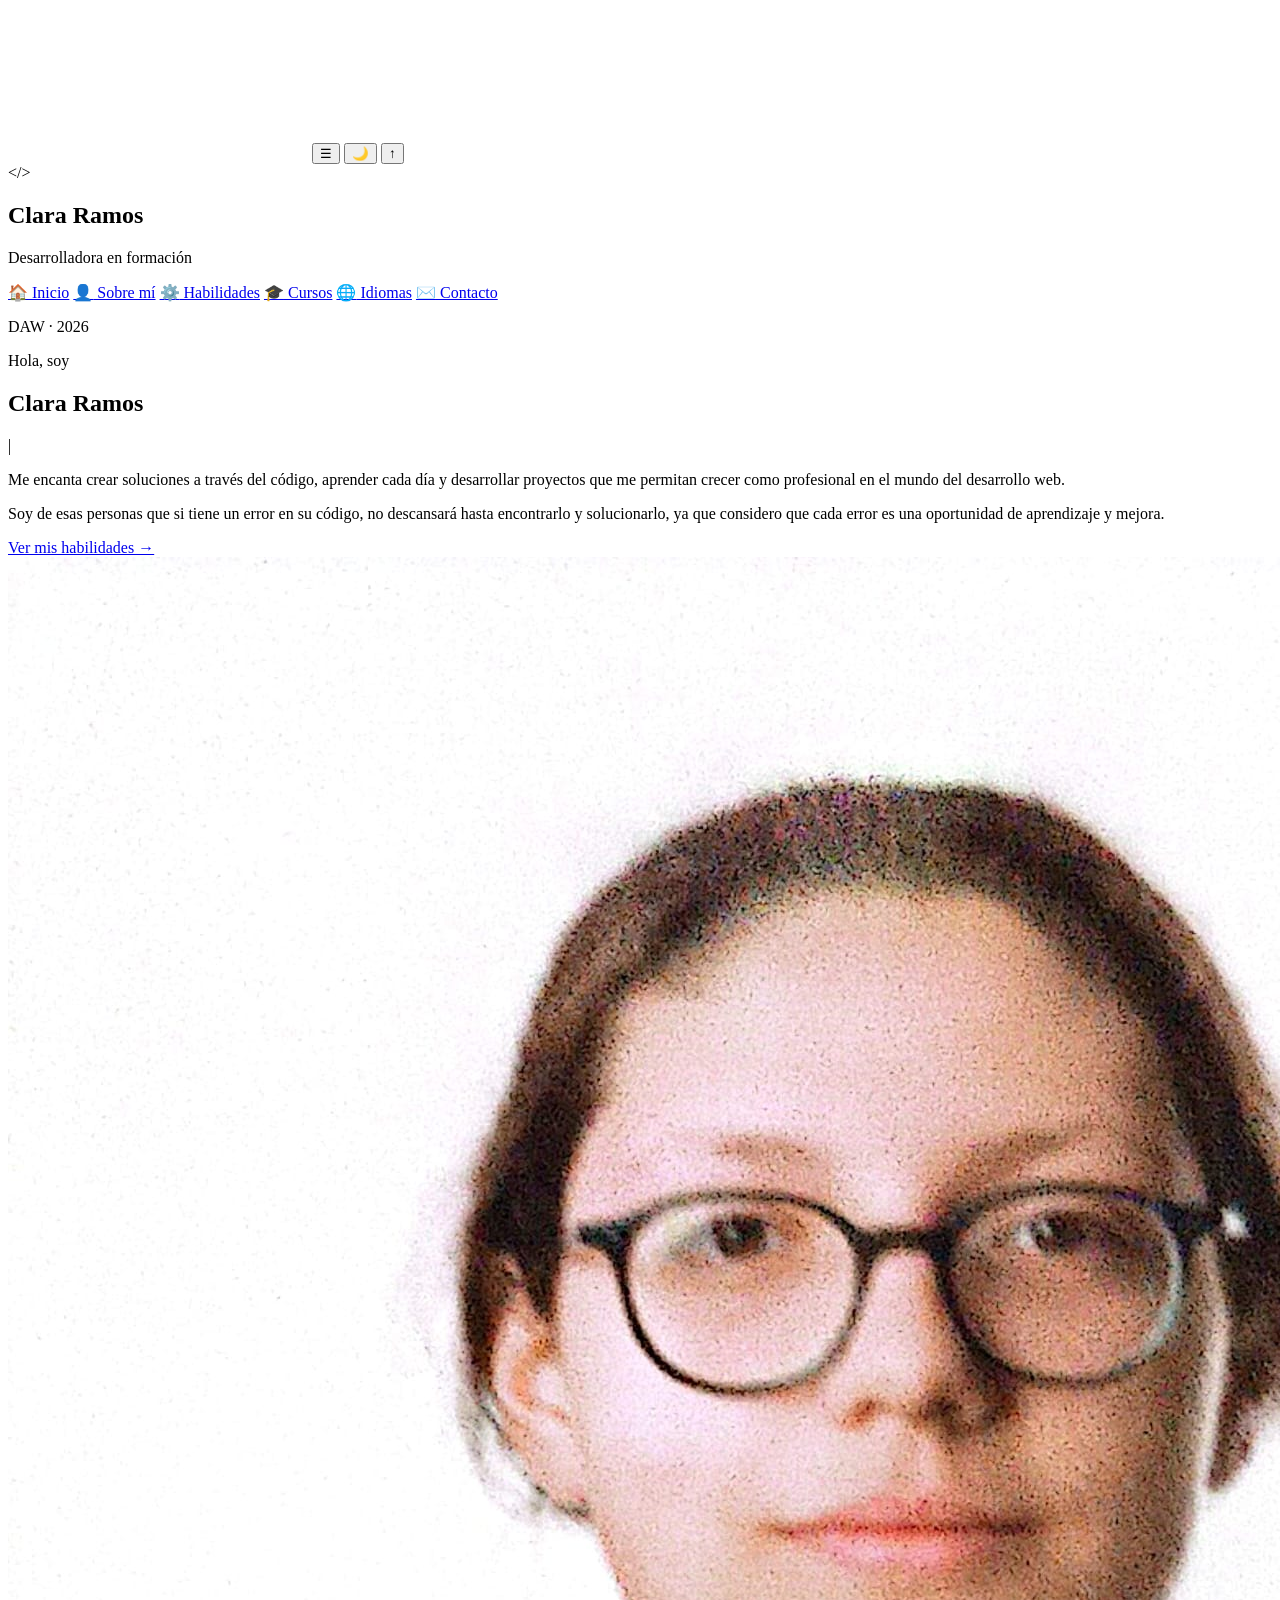
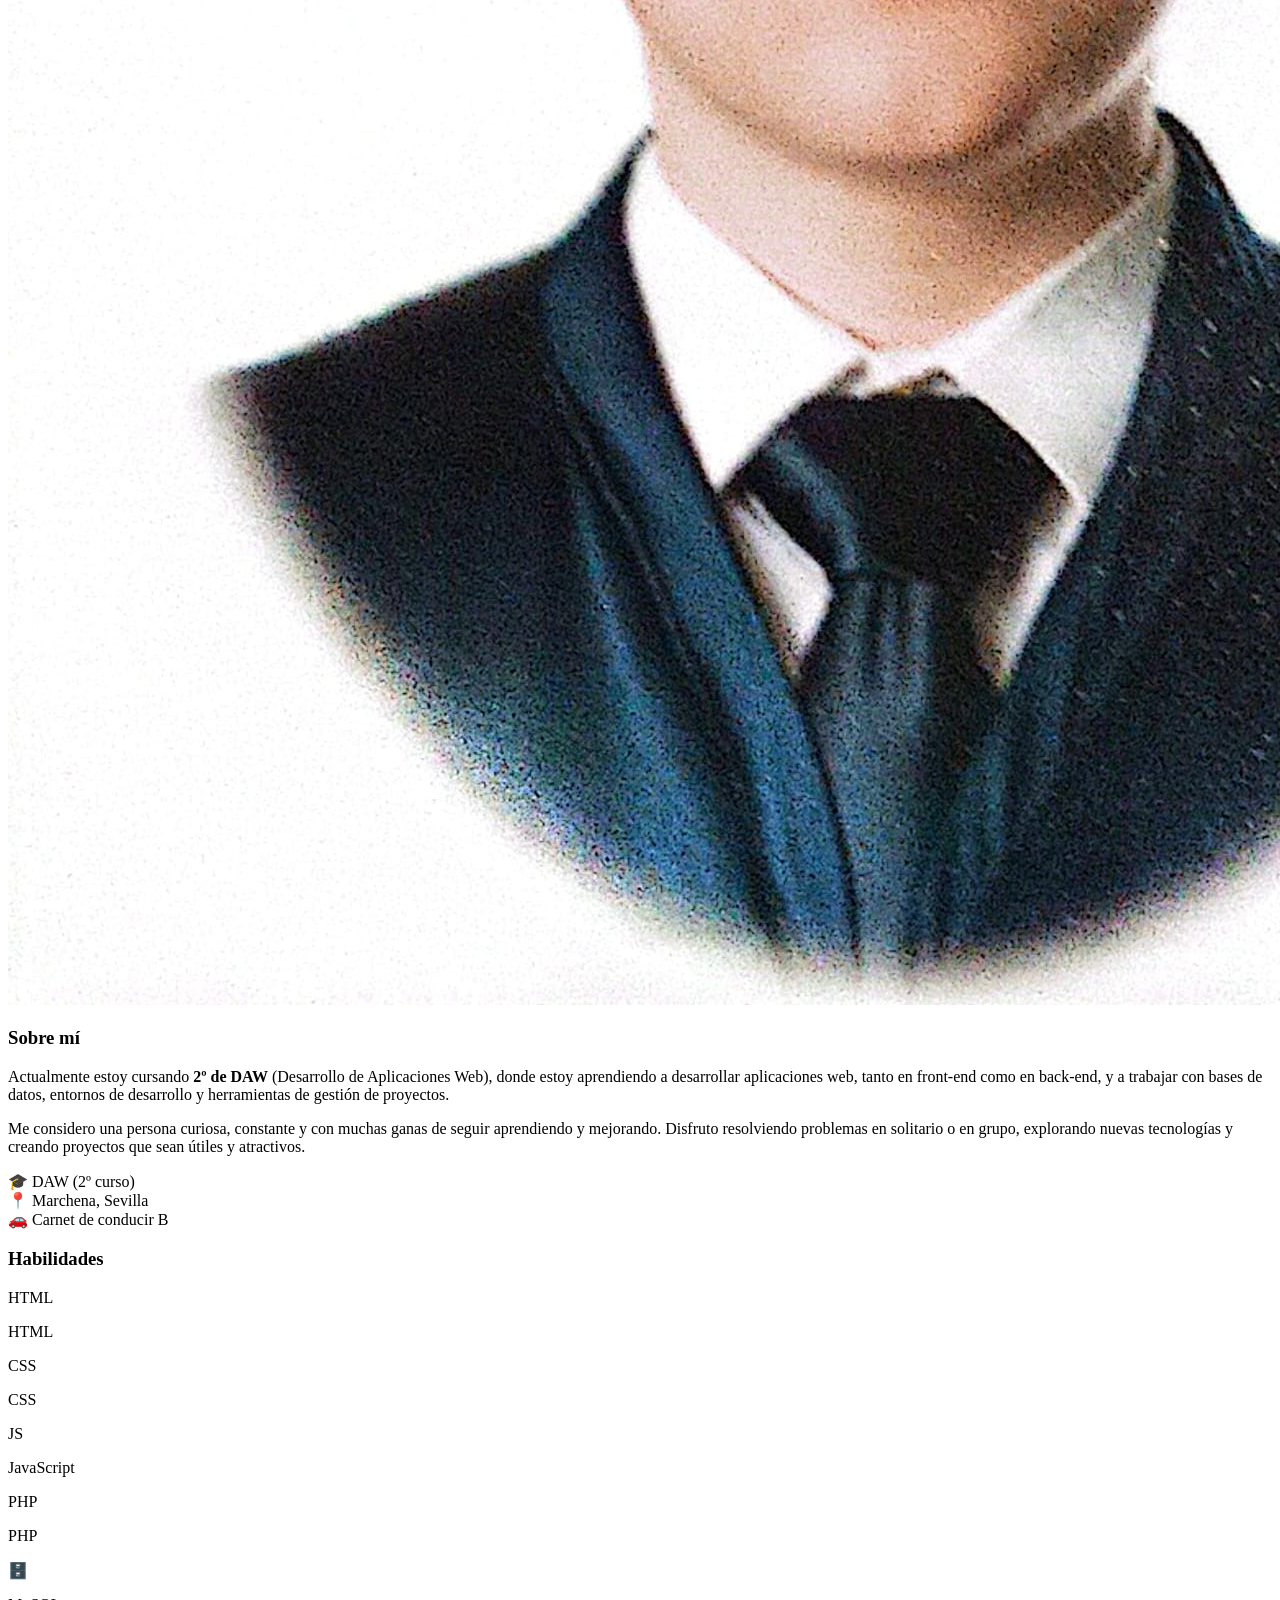
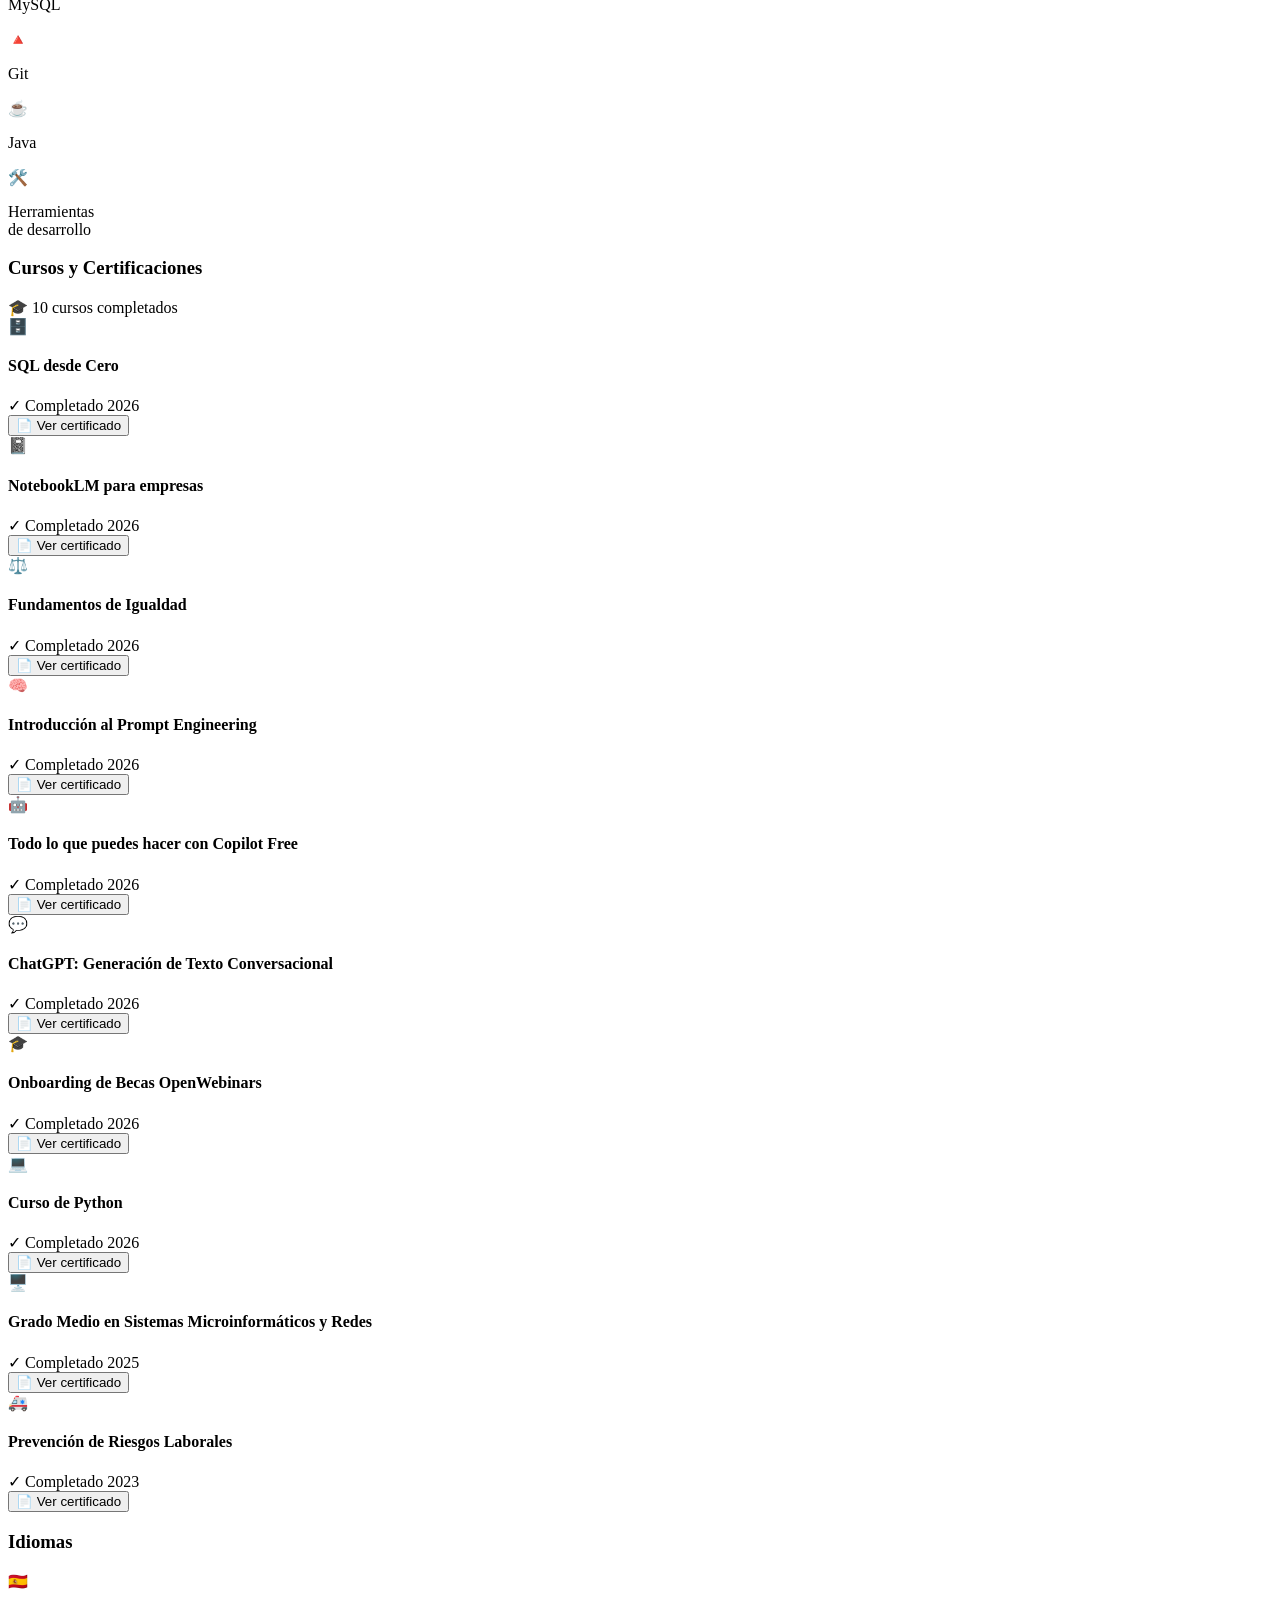
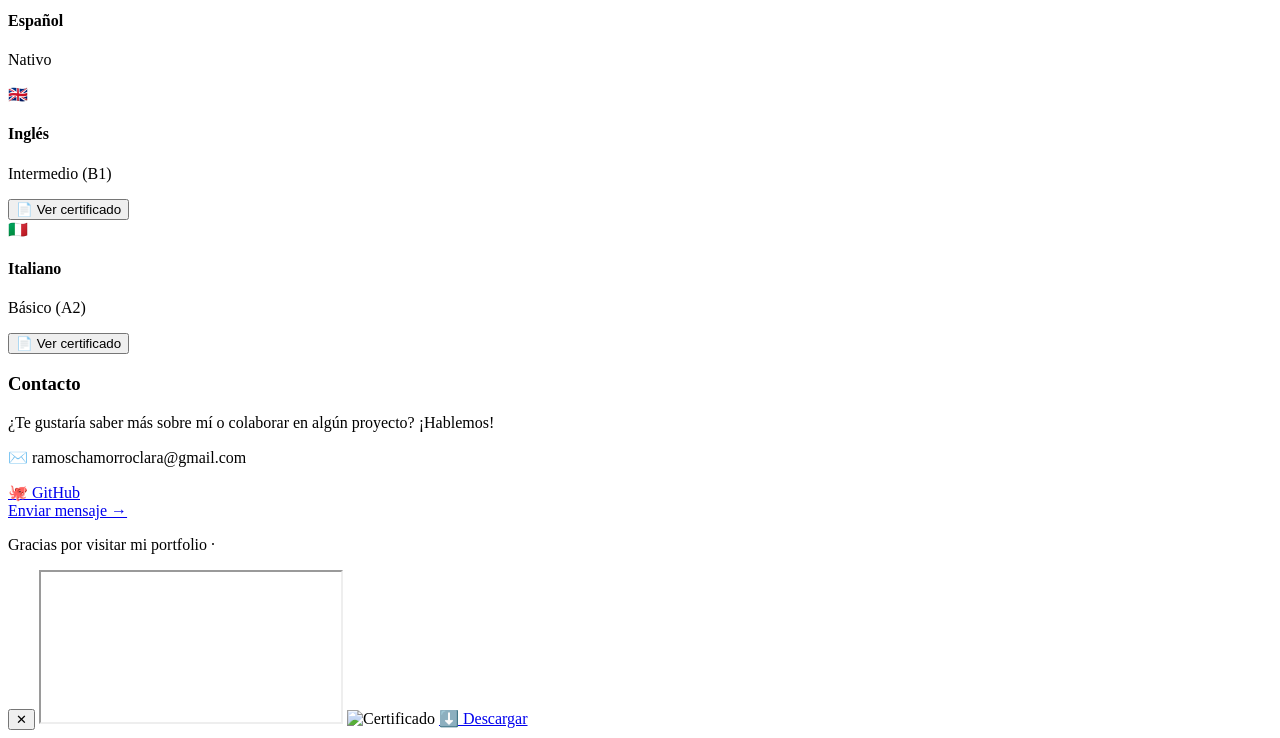
==== commit f9b4d8ec: "Añadir 7 certificados de OpenWebinars a Cursos y Certificaciones - Se suben los PDFs a Certificados/" ====
--- a/index.html
+++ b/index.html
@@ -1,376 +1,387 @@
 <!DOCTYPE html>
 <html lang="es">
 <head>
-<meta charset="UTF-8">
-<meta name="viewport" content="width=device-width, initial-scale=1.0">
-<title>Clara Ramos · Desarrolladora en formación</title>
-<link rel="preconnect" href="https://fonts.googleapis.com">
-<link rel="preconnect" href="https://fonts.gstatic.com" crossorigin>
-<link href="https://fonts.googleapis.com/css2?family=Sora:wght@400;600;700;800&family=Inter:wght@400;500;600;700&display=swap" rel="stylesheet">
-<link rel="stylesheet" href="css/styles.css">
+  <meta charset="UTF-8">
+  <meta name="viewport" content="width=device-width, initial-scale=1.0">
+  <title>Clara Ramos | Portfolio DAW</title>
+  <link rel="stylesheet" href="styles.css">
+  <link href="https://fonts.googleapis.com/css2?family=Poppins:wght@300;400;500;600;700;800&display=swap" rel="stylesheet">
 </head>
 <body>
 
-<div class="layout">
-
-  <!-- ===================== SIDEBAR ===================== -->
-  <aside class="sidebar">
-    <div>
-      <div class="brand">
-        <div class="brand-mark">CR</div>
-        <div>
-          <div class="brand-name">Clara Ramos</div>
-          <div class="brand-role">Desarrolladora en formación</div>
-        </div>
-      </div>
-
-      <nav class="side-nav">
-        <a href="#inicio" class="active">
-          <svg viewBox="0 0 24 24" fill="none" stroke="currentColor" stroke-width="2" stroke-linecap="round" stroke-linejoin="round"><path d="M3 12l9-9 9 9"/><path d="M9 21V12h6v9"/><path d="M5 10v11h14V10"/></svg>
-          <span>Inicio</span>
-        </a>
-        <a href="#sobre-mi">
-          <svg viewBox="0 0 24 24" fill="none" stroke="currentColor" stroke-width="2" stroke-linecap="round" stroke-linejoin="round"><circle cx="12" cy="8" r="4"/><path d="M4 21c0-4 4-7 8-7s8 3 8 7"/></svg>
-          <span>Sobre mí</span>
-        </a>
-        <a href="#idiomas">
-          <svg viewBox="0 0 24 24" fill="none" stroke="currentColor" stroke-width="2" stroke-linecap="round" stroke-linejoin="round"><circle cx="12" cy="12" r="9"/><path d="M3 12h18"/><path d="M12 3a13 13 0 0 1 0 18 13 13 0 0 1 0-18z"/></svg>
-          <span>Idiomas</span>
-        </a>
-        <a href="#habilidades">
-          <svg viewBox="0 0 24 24" fill="none" stroke="currentColor" stroke-width="2" stroke-linecap="round" stroke-linejoin="round"><circle cx="12" cy="12" r="3"/><path d="M19.4 15a1.65 1.65 0 0 0 .33 1.82l.06.06a2 2 0 1 1-2.83 2.83l-.06-.06a1.65 1.65 0 0 0-1.82-.33 1.65 1.65 0 0 0-1 1.51V21a2 2 0 0 1-4 0v-.09A1.65 1.65 0 0 0 9 19.4a1.65 1.65 0 0 0-1.82.33l-.06.06a2 2 0 1 1-2.83-2.83l.06-.06A1.65 1.65 0 0 0 4.6 15a1.65 1.65 0 0 0-1.51-1H3a2 2 0 0 1 0-4h.09A1.65 1.65 0 0 0 4.6 9a1.65 1.65 0 0 0-.33-1.82l-.06-.06a2 2 0 1 1 2.83-2.83l.06.06A1.65 1.65 0 0 0 9 4.6a1.65 1.65 0 0 0 1-1.51V3a2 2 0 0 1 4 0v.09a1.65 1.65 0 0 0 1 1.51 1.65 1.65 0 0 0 1.82-.33l.06-.06a2 2 0 1 1 2.83 2.83l-.06.06A1.65 1.65 0 0 0 19.4 9a1.65 1.65 0 0 0 1.51 1H21a2 2 0 0 1 0 4h-.09a1.65 1.65 0 0 0-1.51 1z"/></svg>
-          <span>Habilidades</span>
-        </a>
-        <a href="#certificados">
-          <svg viewBox="0 0 24 24" fill="none" stroke="currentColor" stroke-width="2" stroke-linecap="round" stroke-linejoin="round"><circle cx="12" cy="9" r="6"/><path d="m8.5 14.5-1.5 7 5-3 5 3-1.5-7"/></svg>
-          <span>Certificados</span>
-        </a>
-        <a href="#contacto">
-          <svg viewBox="0 0 24 24" fill="none" stroke="currentColor" stroke-width="2" stroke-linecap="round" stroke-linejoin="round"><rect x="3" y="5" width="18" height="14" rx="2"/><path d="m3 7 9 6 9-6"/></svg>
-          <span>Contacto</span>
-        </a>
-      </nav>
+  <!-- Canvas partículas de fondo -->
+  <canvas id="particles"></canvas>
+
+  <!-- Botón menú móvil -->
+  <button id="menu-toggle" class="menu-toggle" aria-label="Abrir menú">☰</button>
+
+  <!-- Botón tema claro/oscuro -->
+  <button id="theme-toggle" class="theme-toggle" aria-label="Cambiar tema">🌙</button>
+
+  <!-- Botón volver arriba -->
+  <button id="back-to-top" class="back-to-top" aria-label="Volver arriba">↑</button>
+
+  <!-- ========== SIDEBAR ========== -->
+  <aside class="sidebar" id="sidebar">
+    <div class="logo">
+      <div class="logo-icon">&lt;/&gt;</div>
+      <h1>Clara Ramos</h1>
+      <p>Desarrolladora en formación</p>
     </div>
 
-    <div class="sidebar-footer">
-      <div class="socials">
-        <a href="https://github.com/Clara548" target="_blank" rel="noopener" aria-label="GitHub">
-          <svg viewBox="0 0 24 24" fill="currentColor"><path d="M12 .5C5.65.5.5 5.65.5 12c0 5.1 3.29 9.42 7.86 10.95.57.1.78-.25.78-.55v-2.15c-3.2.7-3.87-1.37-3.87-1.37-.53-1.34-1.29-1.7-1.29-1.7-1.05-.72.08-.7.08-.7 1.16.08 1.77 1.19 1.77 1.19 1.03 1.77 2.7 1.26 3.36.96.1-.75.4-1.26.73-1.55-2.55-.29-5.24-1.28-5.24-5.68 0-1.25.45-2.28 1.19-3.08-.12-.29-.52-1.46.11-3.05 0 0 .97-.31 3.18 1.18a11 11 0 0 1 5.8 0c2.21-1.49 3.18-1.18 3.18-1.18.63 1.59.23 2.76.11 3.05.74.8 1.19 1.83 1.19 3.08 0 4.41-2.7 5.38-5.27 5.67.41.36.78 1.07.78 2.16v3.2c0 .3.21.66.79.55A10.52 10.52 0 0 0 23.5 12C23.5 5.65 18.35.5 12 .5z"/></svg>
-        </a>
-      </div>
-      <div class="sidebar-meta">DAW · 2025</div>
-    </div>
+    <nav class="menu">
+      <a href="#inicio" class="active"><span>🏠</span> Inicio</a>
+      <a href="#sobre-mi"><span>👤</span> Sobre mí</a>
+      <a href="#habilidades"><span>⚙️</span> Habilidades</a>
+      <a href="#cursos"><span>🎓</span> Cursos</a>
+      <a href="#idiomas"><span>🌐</span> Idiomas</a>
+      <a href="#contacto"><span>✉️</span> Contacto</a>
+    </nav>
+
+    <p class="footer-sidebar">DAW · 2026</p>
   </aside>
 
-  <!-- ===================== MAIN ===================== -->
-  <main>
-
-    <!-- ---------- INICIO ---------- -->
-    <section id="inicio">
-      <div class="hero-inner">
-        <span class="eyebrow">Hola, soy</span>
-        <h1>Clara <span class="accent">Ramos</span></h1>
-        <p class="hero-sub">Estudiante de 1º DAW · Apasionada por la programación</p>
-        <p class="hero-desc">
+  <!-- ========== CONTENIDO PRINCIPAL ========== -->
+  <main class="content">
+
+    <!-- HERO -->
+    <section id="inicio" class="hero">
+      <div class="hero-text">
+        <p class="saludo">Hola, soy</p>
+        <h2 class="nombre">Clara <span>Ramos</span></h2>
+        <p class="rol">
+          <span id="typed-text"></span><span class="cursor">|</span>
+        </p>
+        <p class="descripcion">
           Me encanta crear soluciones a través del código, aprender cada día
           y desarrollar proyectos que me permitan crecer como profesional
           en el mundo del desarrollo web.
         </p>
-        <div class="hero-cta-row">
-          <a href="#contacto" class="btn">
-            Hablemos
-            <svg viewBox="0 0 24 24" fill="none" stroke="currentColor" stroke-width="2" stroke-linecap="round" stroke-linejoin="round"><path d="M5 12h14"/><path d="m12 5 7 7-7 7"/></svg>
-          </a>
-          <a href="#sobre-mi" class="btn btn-outline">Conóceme</a>
-        </div>
-      </div>
-    </section>
-
-    <!-- ---------- SOBRE MÍ ---------- -->
-    <section id="sobre-mi">
-      <h2 class="section-title">Sobre mí</h2>
-      <div class="section-rule"></div>
-
-      <div class="about-grid">
-        <div class="about-photo">
-          <img src="fotomia.jpeg" alt="Foto de Clara Ramos">
-        </div>
-
-        <div class="about-text">
-          <p>
-            Actualmente estoy cursando 1º de DAW (Desarrollo de Aplicaciones Web),
-            donde estoy aprendiendo a desarrollar aplicaciones web, tanto en front-end
-            como en back-end, y a trabajar con bases de datos, entornos de desarrollo
-            y herramientas de gestión de proyectos.
-          </p>
-          <p>
-            Me considero una persona curiosa, constante y con muchas ganas de seguir
-            aprendiendo y mejorando. Disfruto resolviendo problemas, explorando nuevas
-            tecnologías y creando proyectos que sean útiles y atractivos.
-          </p>
-
-          <div class="about-facts">
-            <div class="fact">
-              <svg viewBox="0 0 24 24" fill="none" stroke="currentColor" stroke-width="2" stroke-linecap="round" stroke-linejoin="round"><path d="M22 10 12 5 2 10l10 5 10-5z"/><path d="M6 12v5c0 1.66 2.69 3 6 3s6-1.34 6-3v-5"/></svg>
-              DAW (1º curso)
-            </div>
-            <div class="fact">
-              <svg viewBox="0 0 24 24" fill="none" stroke="currentColor" stroke-width="2" stroke-linecap="round" stroke-linejoin="round"><path d="M21 10c0 7-9 12-9 12s-9-5-9-12a9 9 0 0 1 18 0z"/><circle cx="12" cy="10" r="3"/></svg>
-              Marchena, Sevilla
-            </div>
-            <div class="fact">
-              <svg viewBox="0 0 24 24" fill="none" stroke="currentColor" stroke-width="2" stroke-linecap="round" stroke-linejoin="round"><rect x="2" y="6" width="20" height="12" rx="2"/><circle cx="8" cy="12" r="2"/><path d="M14 10h4M14 14h4"/></svg>
-              Carné de conducir B
-            </div>
-            <div class="fact">
-              <svg viewBox="0 0 24 24" fill="none" stroke="currentColor" stroke-width="2" stroke-linecap="round" stroke-linejoin="round"><path d="M20.8 4.6a5.5 5.5 0 0 0-7.8 0L12 5.6l-1-1a5.5 5.5 0 0 0-7.8 7.8l1 1L12 21l7.8-7.6 1-1a5.5 5.5 0 0 0 0-7.8z"/></svg>
-              Programación · Tecnología · Videojuegos
-            </div>
-          </div>
-        </div>
-      </div>
-    </section>
-
-    <!-- ---------- IDIOMAS ---------- -->
-    <section id="idiomas">
-      <h2 class="section-title">Idiomas</h2>
-      <div class="section-rule"></div>
-
-      <div class="lang-grid">
-
-        <!-- Plantilla de idioma 1 — edita nombre, nivel (texto) y el % de la barra -->
-        <div class="lang-card">
-          <div class="lang-top">
-            <div class="lang-name-row">
-              <div class="lang-flag">🏳️</div>
-              <div class="lang-name">Idioma</div>
-            </div>
-            <div class="lang-level-tag">Nivel</div>
-          </div>
-          <div class="lang-bar"><div class="lang-bar-fill" style="width:0%"></div></div>
-          <div class="lang-note">Añade aquí una nota opcional (certificado, años de estudio...)</div>
-        </div>
-
-        <!-- Plantilla de idioma 2 -->
-        <div class="lang-card">
-          <div class="lang-top">
-            <div class="lang-name-row">
-              <div class="lang-flag">🏳️</div>
-              <div class="lang-name">Idioma</div>
-            </div>
-            <div class="lang-level-tag">Nivel</div>
-          </div>
-          <div class="lang-bar"><div class="lang-bar-fill" style="width:0%"></div></div>
-          <div class="lang-note">Añade aquí una nota opcional (certificado, años de estudio...)</div>
-        </div>
-
-        <!-- Plantilla de idioma 3 -->
-        <div class="lang-card">
-          <div class="lang-top">
-            <div class="lang-name-row">
-              <div class="lang-flag">🏳️</div>
-              <div class="lang-name">Idioma</div>
-            </div>
-            <div class="lang-level-tag">Nivel</div>
-          </div>
-          <div class="lang-bar"><div class="lang-bar-fill" style="width:0%"></div></div>
-          <div class="lang-note">Añade aquí una nota opcional (certificado, años de estudio...)</div>
-        </div>
-
-      </div>
-
-      <p class="lang-hint">
-        Duplica o elimina tarjetas ".lang-card" según los idiomas que quieras mostrar.
-        Cambia el emoji de bandera, el nombre, el texto de nivel (p. ej. "Nativo", "B2", "Intermedio")
-        y el "width" de ".lang-bar-fill" (0–100%) para la barra de progreso.
-      </p>
-    </section>
-
-    <!-- ---------- HABILIDADES ---------- -->
-    <section id="habilidades">
-      <h2 class="section-title">Habilidades</h2>
-      <div class="section-rule"></div>
-
+        <p class="descripcion">
+          Soy de esas personas que si tiene un error en su código, no descansará hasta encontrarlo y solucionarlo,
+          ya que considero que cada error es una oportunidad de aprendizaje y mejora.
+        </p>
+        <a href="#habilidades" class="btn">Ver mis habilidades →</a>
+      </div>
+    </section>
+
+    <!-- SOBRE MÍ -->
+    <section id="sobre-mi" class="sobre-mi">
+      <div class="sobre-imagen">
+        <img
+          src="fotomia.jpeg"
+          alt="Avatar de Clara Ramos"
+          loading="lazy"
+        >
+      </div>
+      <div class="sobre-texto">
+        <h3>Sobre mí</h3>
+        <p>
+          Actualmente estoy cursando <strong>2º de DAW</strong> (Desarrollo de Aplicaciones Web),
+          donde estoy aprendiendo a desarrollar aplicaciones web, tanto en front-end
+          como en back-end, y a trabajar con bases de datos, entornos de desarrollo
+          y herramientas de gestión de proyectos.
+        </p>
+        <p>
+          Me considero una persona curiosa, constante y con muchas ganas de seguir
+          aprendiendo y mejorando. Disfruto resolviendo problemas en solitario o en grupo, explorando nuevas
+          tecnologías y creando proyectos que sean útiles y atractivos.
+        </p>
+
+        <div class="info-extra">
+          <div class="info-item">🎓 DAW (2º curso)</div>
+          <div class="info-item">📍 Marchena, Sevilla</div>
+          <div class="info-item">🚗 Carnet de conducir B</div>
+        </div>
+      </div>
+    </section>
+
+    <!-- HABILIDADES -->
+    <section id="habilidades" class="habilidades">
+      <h3>Habilidades</h3>
       <div class="skills-grid">
         <div class="skill">
-          <div class="skill-icon"><svg viewBox="0 0 24 24" fill="#e34f26"><path d="M1.5 2l1.8 20.3L12 24l8.7-1.7L22.5 2zM17.9 7.2H8l.2 2.5h9.5l-.7 7.5-4.9 1.4-5-1.4-.3-3.6h2.4l.2 1.8 2.7.7 2.8-.8.3-3.1H6.9l-.7-7.5H18z"/></svg></div>
-          <div class="skill-label">HTML</div>
-        </div>
-        <div class="skill">
-          <div class="skill-icon"><svg viewBox="0 0 24 24" fill="#1572b6"><path d="M2 2l1.8 20.3L12 24l8.2-1.7L22 2zm15.6 5.4H8.2l.2 2.4h8.9l-.7 7.2-4.6 1.3-4.6-1.3-.3-3.3h2.3l.2 1.6 2.4.6 2.4-.6.3-2.8H6.4L5.8 5h11.9z"/></svg></div>
-          <div class="skill-label">CSS</div>
-        </div>
-        <div class="skill">
-          <div class="skill-icon"><svg viewBox="0 0 24 24" fill="#f7df1e"><path d="M0 0h24v24H0zM12.7 18.4c0 1.9-1.1 2.8-2.7 2.8-1.5 0-2.3-.8-2.7-1.6l1.3-.8c.3.5.6.9 1.3.9.7 0 1.1-.3 1.1-1.3v-6h1.7zm5.1 2.8c-1.6 0-2.6-.7-3.1-1.7l1.3-.8c.4.6.9 1.1 1.8 1.1.7 0 1.2-.4 1.2-.9 0-.6-.5-.8-1.4-1.2l-.5-.2c-1.4-.6-2.3-1.3-2.3-2.9 0-1.4 1.1-2.5 2.8-2.5 1.2 0 2.1.4 2.7 1.5l-1.3.8c-.3-.5-.6-.8-1.4-.8-.6 0-1 .3-1 .8 0 .6.4.8 1.2 1.1l.5.2c1.6.7 2.5 1.4 2.5 3 0 1.7-1.3 2.6-3 2.6z"/></svg></div>
-          <div class="skill-label">JavaScript</div>
-        </div>
-        <div class="skill">
-          <div class="skill-icon"><svg viewBox="0 0 24 24" fill="#777bb4"><path d="M12 15.5c4.7 0 8.5-1.7 8.5-3.8S16.7 8 12 8s-8.5 1.7-8.5 3.7 3.8 3.8 8.5 3.8zm-1.4-5.6h1.7c.9 0 1.5.5 1.4 1.2-.1.8-.8 1.2-1.7 1.2h-.8l-.3 1.5H9.6zm.7 1.7h.6c.4 0 .7-.1.7-.5 0-.3-.2-.4-.6-.4h-.5z"/><path d="M2 12c0 3.6 4.5 6.5 10 6.5s10-2.9 10-6.5S17.5 5.5 12 5.5 2 8.4 2 12z" fill="none" stroke="#777bb4" stroke-width="0"/></svg></div>
-          <div class="skill-label">PHP</div>
-        </div>
-        <div class="skill">
-          <div class="skill-icon"><svg viewBox="0 0 24 24" fill="#4479a1"><ellipse cx="12" cy="5" rx="8" ry="3"/><path d="M4 5v14c0 1.7 3.6 3 8 3s8-1.3 8-3V5c0 1.7-3.6 3-8 3s-8-1.3-8-3z"/></svg></div>
-          <div class="skill-label">MySQL</div>
-        </div>
-        <div class="skill">
-          <div class="skill-icon"><svg viewBox="0 0 24 24" fill="#f05032"><path d="M23.5 11.3 12.7.5a1.7 1.7 0 0 0-2.4 0l-2.4 2.4 3 3a2 2 0 0 1 2.6 2.6l2.9 2.9a2 2 0 1 1-1.2 1.2l-2.7-2.7v7.1a2 2 0 1 1-1.7 0V9.4a2 2 0 0 1-1.1-2.6L6.8 4 .5 10.3a1.7 1.7 0 0 0 0 2.4l10.8 10.8a1.7 1.7 0 0 0 2.4 0l9.8-9.8a1.7 1.7 0 0 0 0-2.4z"/></svg></div>
-          <div class="skill-label">Git</div>
-        </div>
-        <div class="skill">
-          <div class="skill-icon"><svg viewBox="0 0 24 24" fill="#fcc624"><path d="M12 1c-.5 2-1 3-2 4.5-1.3 2-2.5 3.5-2.5 6.5 0 3 2 5.5 4.5 5.5s4.5-2.5 4.5-5.5c0-3-1.2-4.5-2.5-6.5-1-1.5-1.5-2.5-2-4.5zm0 5a2 2 0 1 1 0 4 2 2 0 0 1 0-4zM7 19c1.5 1.5 3 2 5 2s3.5-.5 5-2c-1 2.5-3 4-5 4s-4-1.5-5-4z"/></svg></div>
-          <div class="skill-label">Linux</div>
-        </div>
-        <div class="skill">
-          <div class="skill-icon"><svg viewBox="0 0 24 24" fill="none" stroke="#b083ff" stroke-width="2" stroke-linecap="round" stroke-linejoin="round"><path d="M14.7 6.3a1 1 0 0 0 1.4 1.4l3.6-3.6a5 5 0 0 1-6.7 6.7l-6.6 6.6a5 5 0 1 1-1.4-1.4l6.6-6.6a5 5 0 0 1 6.7-6.7z"/></svg></div>
-          <div class="skill-label">Herramientas de desarrollo</div>
-        </div>
-      </div>
-    </section>
-
-    <!-- ---------- CERTIFICADOS ---------- -->
-    <section id="certificados">
-      <h2 class="section-title">Certificados</h2>
-      <div class="section-rule"></div>
-
-      <div class="cert-grid">
-
-        <article class="cert-card">
-          <div class="cert-top">
-            <span class="cert-date">15 oct 2026</span>
-            <span class="cert-hours">5 h</span>
-          </div>
-          <h3 class="cert-title">SQL desde Cero</h3>
-          <p class="cert-issuer">OpenWebinars</p>
-          <a class="cert-link" href="https://openwebinars.net/cert/DjGR" target="_blank" rel="noopener">
-            Ver certificado
-            <svg viewBox="0 0 24 24" fill="none" stroke="currentColor" stroke-width="2" stroke-linecap="round" stroke-linejoin="round"><path d="M7 17 17 7"/><path d="M8 7h9v9"/></svg>
-          </a>
-        </article>
-
-        <article class="cert-card">
-          <div class="cert-top">
-            <span class="cert-date">2 oct 2026</span>
-            <span class="cert-hours">1 h</span>
-          </div>
-          <h3 class="cert-title">NotebookLM para empresas</h3>
-          <p class="cert-issuer">OpenWebinars</p>
-          <a class="cert-link" href="https://openwebinars.net/cert/vbYB" target="_blank" rel="noopener">
-            Ver certificado
-            <svg viewBox="0 0 24 24" fill="none" stroke="currentColor" stroke-width="2" stroke-linecap="round" stroke-linejoin="round"><path d="M7 17 17 7"/><path d="M8 7h9v9"/></svg>
-          </a>
-        </article>
-
-        <article class="cert-card">
-          <div class="cert-top">
-            <span class="cert-date">29 sep 2026</span>
-            <span class="cert-hours">2 h</span>
-          </div>
-          <h3 class="cert-title">Fundamentos de Igualdad</h3>
-          <p class="cert-issuer">OpenWebinars</p>
-          <a class="cert-link" href="https://openwebinars.net/cert/MIHc" target="_blank" rel="noopener">
-            Ver certificado
-            <svg viewBox="0 0 24 24" fill="none" stroke="currentColor" stroke-width="2" stroke-linecap="round" stroke-linejoin="round"><path d="M7 17 17 7"/><path d="M8 7h9v9"/></svg>
-          </a>
-        </article>
-
-        <article class="cert-card">
-          <div class="cert-top">
-            <span class="cert-date">29 sep 2026</span>
-            <span class="cert-hours">1 h</span>
-          </div>
-          <h3 class="cert-title">Introducción al Prompt Engineering</h3>
-          <p class="cert-issuer">OpenWebinars</p>
-          <a class="cert-link" href="https://openwebinars.net/cert/jjwp" target="_blank" rel="noopener">
-            Ver certificado
-            <svg viewBox="0 0 24 24" fill="none" stroke="currentColor" stroke-width="2" stroke-linecap="round" stroke-linejoin="round"><path d="M7 17 17 7"/><path d="M8 7h9v9"/></svg>
-          </a>
-        </article>
-
-        <article class="cert-card">
-          <div class="cert-top">
-            <span class="cert-date">29 sep 2026</span>
-            <span class="cert-hours">1 h</span>
-          </div>
-          <h3 class="cert-title">Todo lo que puedes hacer con Copilot Free</h3>
-          <p class="cert-issuer">OpenWebinars</p>
-          <a class="cert-link" href="https://openwebinars.net/cert/s7VB" target="_blank" rel="noopener">
-            Ver certificado
-            <svg viewBox="0 0 24 24" fill="none" stroke="currentColor" stroke-width="2" stroke-linecap="round" stroke-linejoin="round"><path d="M7 17 17 7"/><path d="M8 7h9v9"/></svg>
-          </a>
-        </article>
-
-        <article class="cert-card">
-          <div class="cert-top">
-            <span class="cert-date">28 sep 2026</span>
-            <span class="cert-hours">1 h</span>
-          </div>
-          <h3 class="cert-title">ChatGPT: Generación de Texto Conversacional</h3>
-          <p class="cert-issuer">OpenWebinars</p>
-          <a class="cert-link" href="https://openwebinars.net/cert/mnvY" target="_blank" rel="noopener">
-            Ver certificado
-            <svg viewBox="0 0 24 24" fill="none" stroke="currentColor" stroke-width="2" stroke-linecap="round" stroke-linejoin="round"><path d="M7 17 17 7"/><path d="M8 7h9v9"/></svg>
-          </a>
-        </article>
-
-        <article class="cert-card">
-          <div class="cert-top">
-            <span class="cert-date">28 sep 2026</span>
-            <span class="cert-hours">1 h</span>
-          </div>
-          <h3 class="cert-title">Onboarding de Becas OpenWebinars</h3>
-          <p class="cert-issuer">OpenWebinars</p>
-          <a class="cert-link" href="https://openwebinars.net/cert/I3zK" target="_blank" rel="noopener">
-            Ver certificado
-            <svg viewBox="0 0 24 24" fill="none" stroke="currentColor" stroke-width="2" stroke-linecap="round" stroke-linejoin="round"><path d="M7 17 17 7"/><path d="M8 7h9v9"/></svg>
-          </a>
-        </article>
-
-        <article class="cert-card">
-          <div class="cert-top">
-            <span class="cert-date">20 jun 2026</span>
-            <span class="cert-hours">8 h</span>
-          </div>
-          <h3 class="cert-title">Python</h3>
-          <p class="cert-issuer">Certificado de finalización · 2 módulos con autoevaluación</p>
-          <a class="cert-link" href="Certificados/python.pdf" target="_blank" rel="noopener">
-            Ver certificado
-            <svg viewBox="0 0 24 24" fill="none" stroke="currentColor" stroke-width="2" stroke-linecap="round" stroke-linejoin="round"><path d="M7 17 17 7"/><path d="M8 7h9v9"/></svg>
-          </a>
-        </article>
-
-      </div>
-    </section>
-
-    <!-- ---------- CONTACTO ---------- -->
-    <section id="contacto">
-      <div class="contact-left">
-        <h2 class="section-title">Contacto</h2>
-        <div class="section-rule"></div>
+          <div class="skill-icon html">HTML</div>
+          <p>HTML</p>
+        </div>
+        <div class="skill">
+          <div class="skill-icon css">CSS</div>
+          <p>CSS</p>
+        </div>
+        <div class="skill">
+          <div class="skill-icon js">JS</div>
+          <p>JavaScript</p>
+        </div>
+        <div class="skill">
+          <div class="skill-icon php">PHP</div>
+          <p>PHP</p>
+        </div>
+        <div class="skill">
+          <div class="skill-icon mysql">🗄️</div>
+          <p>MySQL</p>
+        </div>
+        <div class="skill">
+          <div class="skill-icon git">🔺</div>
+          <p>Git</p>
+        </div>
+        <div class="skill">
+          <div class="skill-icon java">☕</div>
+          <p>Java</p>
+        </div>
+        <div class="skill">
+          <div class="skill-icon tools">🛠️</div>
+          <p>Herramientas<br>de desarrollo</p>
+        </div>
+      </div>
+    </section>
+
+    <!-- CURSOS Y CERTIFICACIONES -->
+    <section id="cursos" class="cursos">
+      <div class="cursos-header">
+        <h3>Cursos y Certificaciones</h3>
+        <span class="cursos-contador">🎓 10 cursos completados</span>
+      </div>
+
+      <div class="cursos-grid">
+
+        <div class="curso-card" data-cat="programacion">
+          <div class="curso-glow"></div>
+          <div class="curso-top">
+            <div class="curso-icon">🗄️</div>
+          </div>
+          <h4>SQL desde Cero</h4>
+          <div class="curso-footer">
+            <span class="curso-badge">✓ Completado</span>
+            <span class="curso-year">2026</span>
+          </div>
+          <button class="btn-certificado" data-img="Certificados/sql-desde-cero.pdf">
+            📄 Ver certificado
+          </button>
+        </div>
+
+        <div class="curso-card" data-cat="otros">
+          <div class="curso-glow"></div>
+          <div class="curso-top">
+            <div class="curso-icon">📓</div>
+          </div>
+          <h4>NotebookLM para empresas</h4>
+          <div class="curso-footer">
+            <span class="curso-badge">✓ Completado</span>
+            <span class="curso-year">2026</span>
+          </div>
+          <button class="btn-certificado" data-img="Certificados/notebooklm-para-empresas.pdf">
+            📄 Ver certificado
+          </button>
+        </div>
+
+        <div class="curso-card" data-cat="otros">
+          <div class="curso-glow"></div>
+          <div class="curso-top">
+            <div class="curso-icon">⚖️</div>
+          </div>
+          <h4>Fundamentos de Igualdad</h4>
+          <div class="curso-footer">
+            <span class="curso-badge">✓ Completado</span>
+            <span class="curso-year">2026</span>
+          </div>
+          <button class="btn-certificado" data-img="Certificados/fundamentos-de-igualdad.pdf">
+            📄 Ver certificado
+          </button>
+        </div>
+
+        <div class="curso-card" data-cat="otros">
+          <div class="curso-glow"></div>
+          <div class="curso-top">
+            <div class="curso-icon">🧠</div>
+          </div>
+          <h4>Introducción al Prompt Engineering</h4>
+          <div class="curso-footer">
+            <span class="curso-badge">✓ Completado</span>
+            <span class="curso-year">2026</span>
+          </div>
+          <button class="btn-certificado" data-img="Certificados/introduccion-prompt-engineering.pdf">
+            📄 Ver certificado
+          </button>
+        </div>
+
+        <div class="curso-card" data-cat="otros">
+          <div class="curso-glow"></div>
+          <div class="curso-top">
+            <div class="curso-icon">🤖</div>
+          </div>
+          <h4>Todo lo que puedes hacer con Copilot Free</h4>
+          <div class="curso-footer">
+            <span class="curso-badge">✓ Completado</span>
+            <span class="curso-year">2026</span>
+          </div>
+          <button class="btn-certificado" data-img="Certificados/copilot-free.pdf">
+            📄 Ver certificado
+          </button>
+        </div>
+
+        <div class="curso-card" data-cat="otros">
+          <div class="curso-glow"></div>
+          <div class="curso-top">
+            <div class="curso-icon">💬</div>
+          </div>
+          <h4>ChatGPT: Generación de Texto Conversacional</h4>
+          <div class="curso-footer">
+            <span class="curso-badge">✓ Completado</span>
+            <span class="curso-year">2026</span>
+          </div>
+          <button class="btn-certificado" data-img="Certificados/chatgpt-texto-conversacional.pdf">
+            📄 Ver certificado
+          </button>
+        </div>
+
+        <div class="curso-card" data-cat="otros">
+          <div class="curso-glow"></div>
+          <div class="curso-top">
+            <div class="curso-icon">🎓</div>
+          </div>
+          <h4>Onboarding de Becas OpenWebinars</h4>
+          <div class="curso-footer">
+            <span class="curso-badge">✓ Completado</span>
+            <span class="curso-year">2026</span>
+          </div>
+          <button class="btn-certificado" data-img="Certificados/onboarding-becas-openwebinars.pdf">
+            📄 Ver certificado
+          </button>
+        </div>
+
+        <div class="curso-card" data-cat="programacion">
+          <div class="curso-glow"></div>
+          <div class="curso-top">
+            <div class="curso-icon">💻</div>
+          </div>
+          <h4>Curso de Python</h4>
+          <div class="curso-footer">
+            <span class="curso-badge">✓ Completado</span>
+            <span class="curso-year">2026</span>
+          </div>
+          <button class="btn-certificado" data-img="Certificados/python.pdf">
+            📄 Ver certificado
+          </button>
+        </div>
+
+        <div class="curso-card" data-cat="otros">
+          <div class="curso-glow"></div>
+          <div class="curso-top">
+            <div class="curso-icon">🖥️</div>
+          </div>
+          <h4>Grado Medio en Sistemas Microinformáticos y Redes</h4>
+          <div class="curso-footer">
+            <span class="curso-badge">✓ Completado</span>
+            <span class="curso-year">2025</span>
+          </div>
+          <button class="btn-certificado" data-img="Certificados/SMR.pdf">
+            📄 Ver certificado
+          </button>
+        </div>
+
+        <div class="curso-card" data-cat="salud">
+          <div class="curso-glow"></div>
+          <div class="curso-top">
+            <div class="curso-icon">🚑</div>
+          </div>
+          <h4>Prevención de Riesgos Laborales</h4>
+          <div class="curso-footer">
+            <span class="curso-badge">✓ Completado</span>
+            <span class="curso-year">2023</span>
+          </div>
+          <button class="btn-certificado" data-img="Certificados/prevencionderiesgos.pdf">
+            📄 Ver certificado
+          </button>
+        </div>
+
+      </div>
+    </section>
+
+    <!-- IDIOMAS -->
+    <section id="idiomas" class="idiomas">
+      <h3>Idiomas</h3>
+      <div class="idiomas-grid">
+
+        <div class="idioma-card">
+          <div class="idioma-header">
+            <span class="bandera">🇪🇸</span>
+            <h4>Español</h4>
+          </div>
+          <p class="nivel">Nativo</p>
+          <div class="barra">
+            <div class="progreso" style="width: 100%"></div>
+          </div>
+        </div>
+
+        <div class="idioma-card">
+          <div class="idioma-header">
+            <span class="bandera">🇬🇧</span>
+            <h4>Inglés</h4>
+          </div>
+          <p class="nivel">Intermedio (B1)</p>
+          <div class="barra">
+            <div class="progreso" style="width: 60%"></div>
+          </div>
+          <button class="btn-certificado" data-img="Certificados/ingles-B1.pdf">
+            📄 Ver certificado
+          </button>
+        </div>
+
+        <div class="idioma-card">
+          <div class="idioma-header">
+            <span class="bandera">🇮🇹</span>
+            <h4>Italiano</h4>
+          </div>
+          <p class="nivel">Básico (A2)</p>
+          <div class="barra">
+            <div class="progreso" style="width: 35%"></div>
+          </div>
+          <button class="btn-certificado" data-img="Certificados/italiano-A2.pdf">
+            📄 Ver certificado
+          </button>
+        </div>
+
+      </div>
+    </section>
+
+    <!-- CONTACTO -->
+    <section id="contacto" class="contacto">
+      <div class="contacto-info">
+        <h3>Contacto</h3>
         <p>¿Te gustaría saber más sobre mí o colaborar en algún proyecto? ¡Hablemos!</p>
-
-        <div class="contact-links">
-          <a href="mailto:ramoschamorroclara@gmail.com">
-            <svg viewBox="0 0 24 24" fill="none" stroke="currentColor" stroke-width="2" stroke-linecap="round" stroke-linejoin="round"><rect x="2" y="4" width="20" height="16" rx="2"/><path d="m2 7 10 6 10-6"/></svg>
-            ramoschamorroclara@gmail.com
-          </a>
-          <a href="https://github.com/Clara548" target="_blank" rel="noopener">
-            <svg viewBox="0 0 24 24" fill="none" stroke="currentColor" stroke-width="2" stroke-linecap="round" stroke-linejoin="round"><path d="M9 19c-4.3 1.4-4.3-2.5-6-3m12 5v-3.5c0-1 .1-1.4-.5-2 2.8-.3 5.5-1.4 5.5-6a4.6 4.6 0 0 0-1.3-3.2 4.2 4.2 0 0 0-.1-3.2s-1.1-.3-3.5 1.3a12.3 12.3 0 0 0-6.2 0C6.5 1.9 5.4 2.2 5.4 2.2a4.2 4.2 0 0 0-.1 3.2A4.6 4.6 0 0 0 4 8.6c0 4.6 2.7 5.7 5.5 6-.6.6-.6 1.2-.5 2V21"/></svg>
-            github.com/Clara548
-          </a>
-        </div>
-      </div>
-
-      <a href="mailto:ramoschamorroclara@gmail.com" class="btn">
-        Enviar mensaje
-        <svg viewBox="0 0 24 24" fill="none" stroke="currentColor" stroke-width="2" stroke-linecap="round" stroke-linejoin="round"><path d="M5 12h14"/><path d="m12 5 7 7-7 7"/></svg>
-      </a>
-    </section>
-
-    <footer>Gracias por visitar mi portfolio ♥</footer>
+      </div>
+
+      <div class="contacto-datos">
+        <p>✉️ ramoschamorroclara@gmail.com</p>
+        <a href="https://github.com/Clara548" target="_blank" rel="noopener" aria-label="GitHub">🐙 GitHub</a>
+      </div>
+
+      <a href="mailto:ramoschamorroclara@gmail.com" class="btn">Enviar mensaje →</a>
+    </section>
+
+    <p class="footer-final">Gracias por visitar mi portfolio · <span id="year"></span></p>
+
+    <!-- ========== MODAL CERTIFICADO ========== -->
+    <div class="modal" id="modal-certificado">
+      <div class="modal-overlay" data-close></div>
+      <div class="modal-content">
+        <button class="modal-close" data-close aria-label="Cerrar">✕</button>
+
+        <!-- Visor para PDFs -->
+        <iframe id="modal-pdf" src="" title="Certificado PDF"></iframe>
+
+        <!-- Visor para imágenes (por si acaso) -->
+        <img id="modal-img" src="" alt="Certificado">
+
+        <!-- Botón de descarga (opcional) -->
+        <a id="modal-download" class="modal-download" href="#" download>
+          ⬇️ Descargar
+        </a>
+      </div>
+    </div>
 
   </main>
-</div>
-
-<script src="js/script.js"></script>
+
+  <script src="script.js"></script>
 </body>
-</html>
+</html>
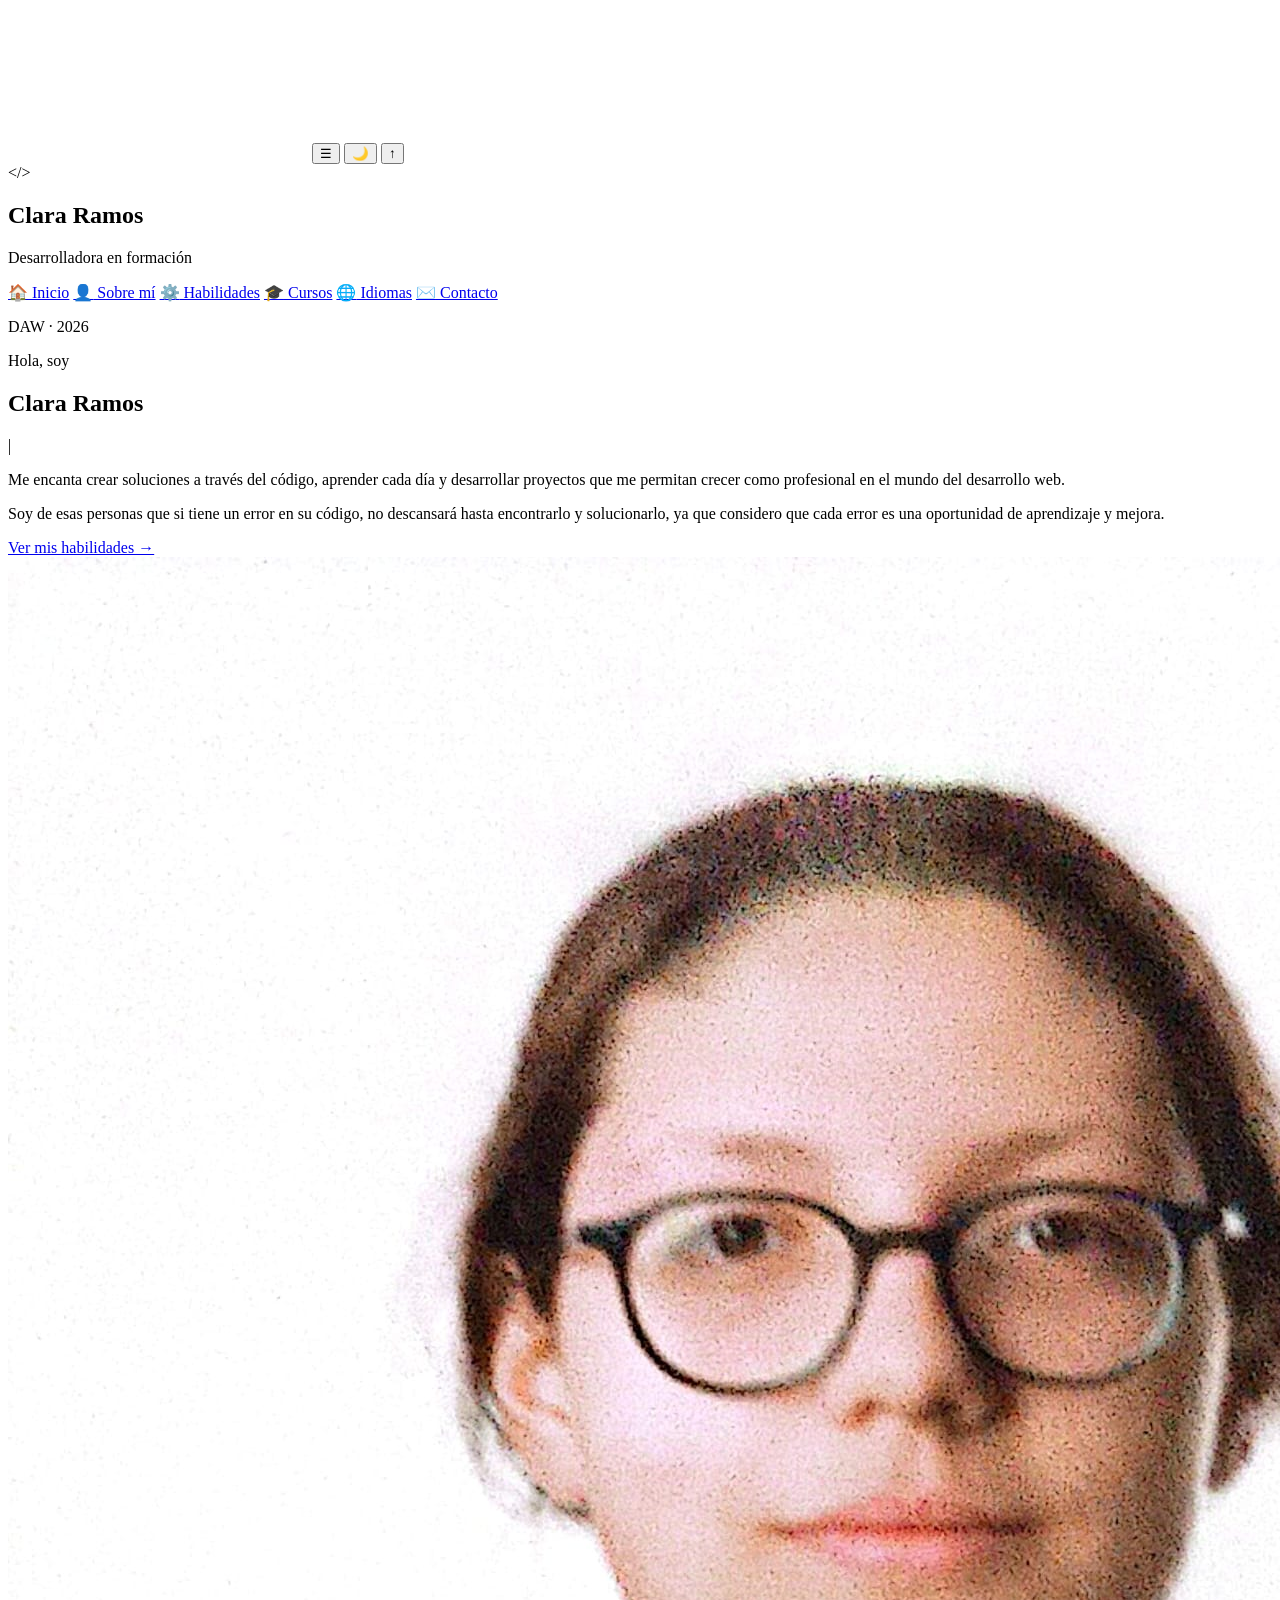
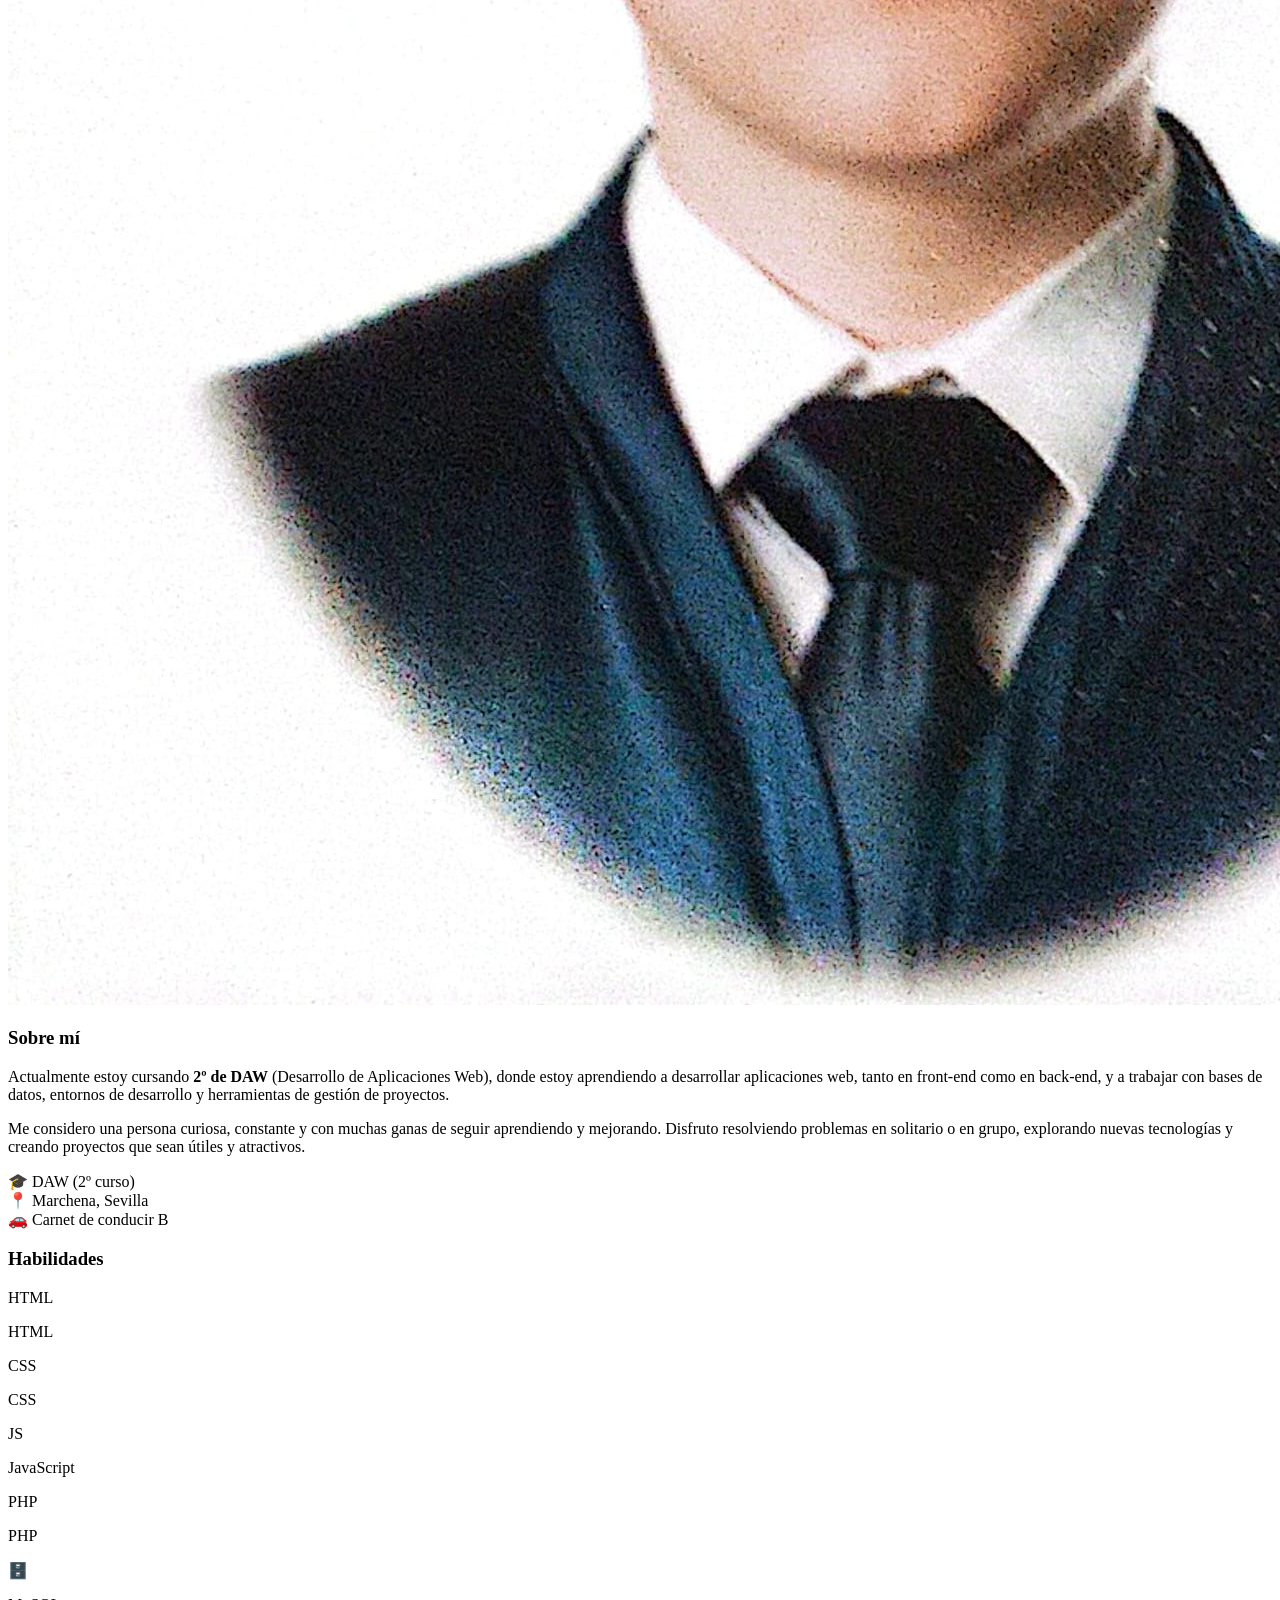
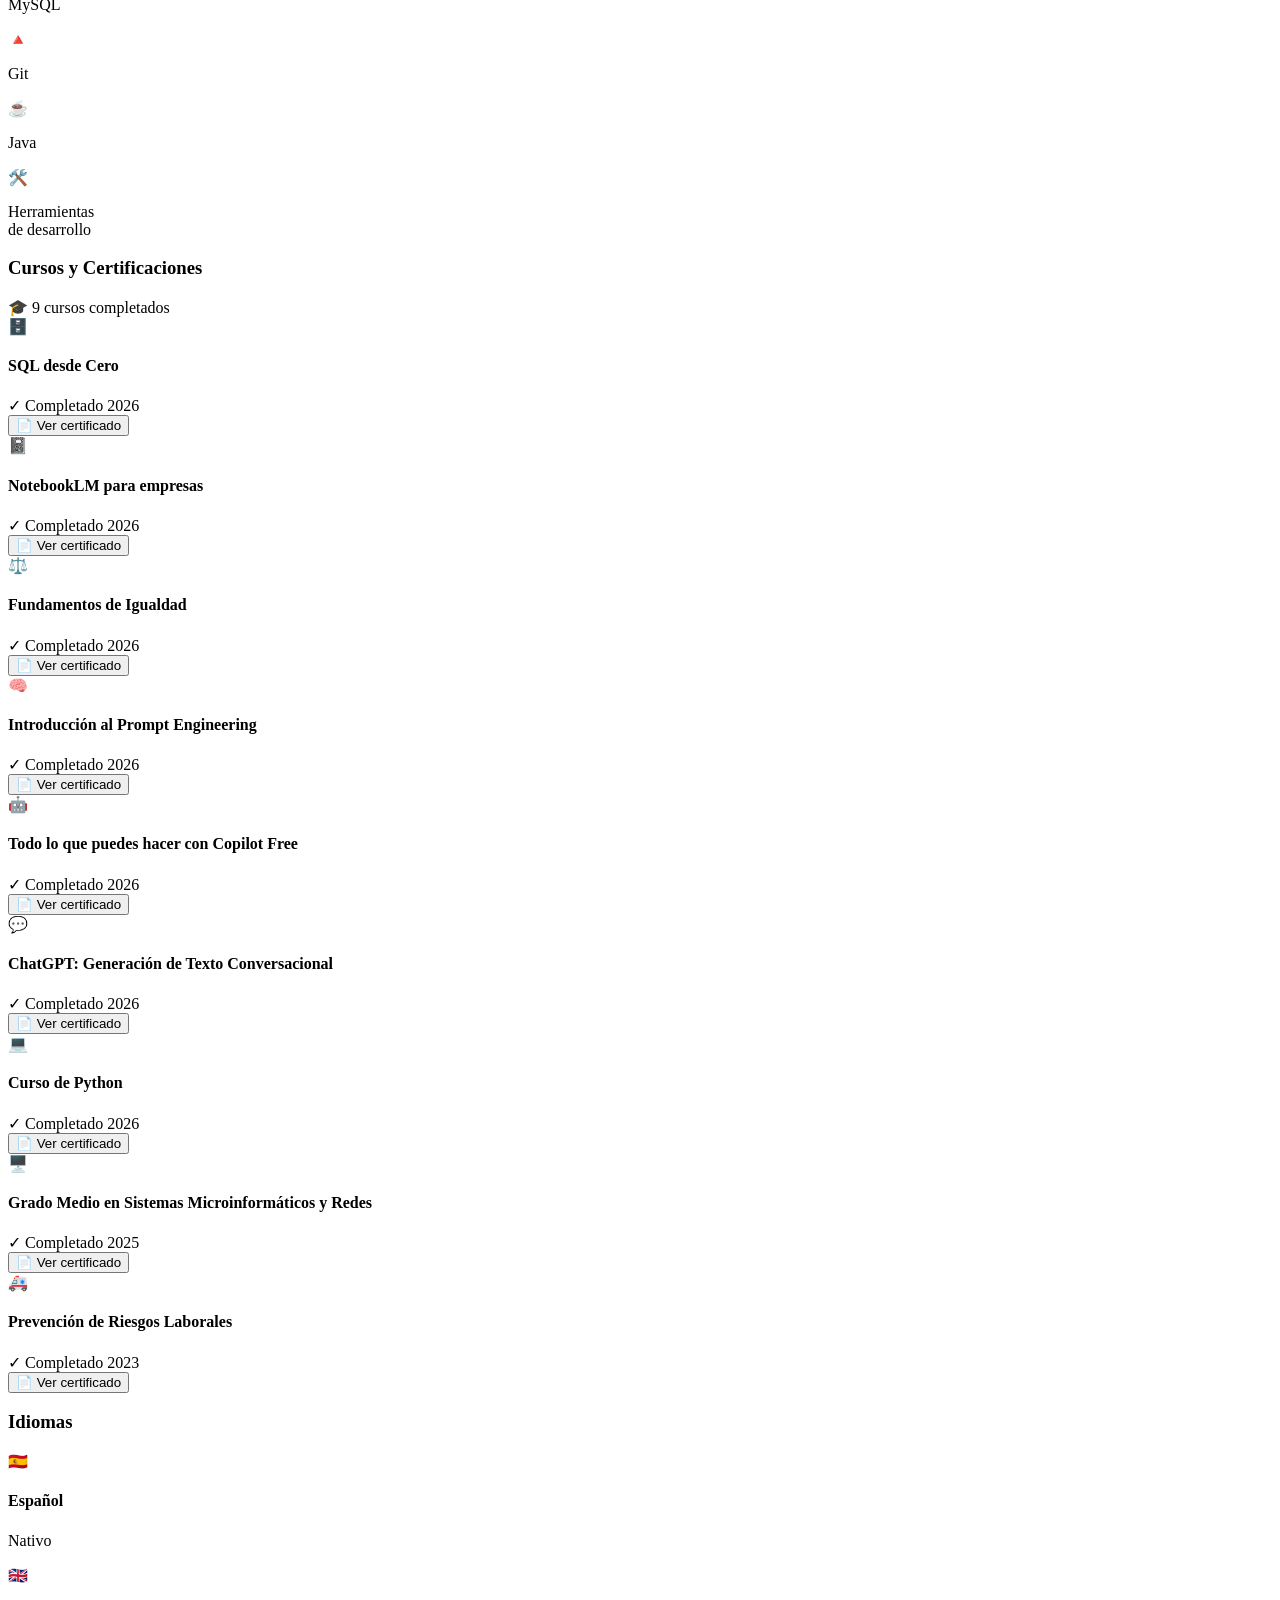
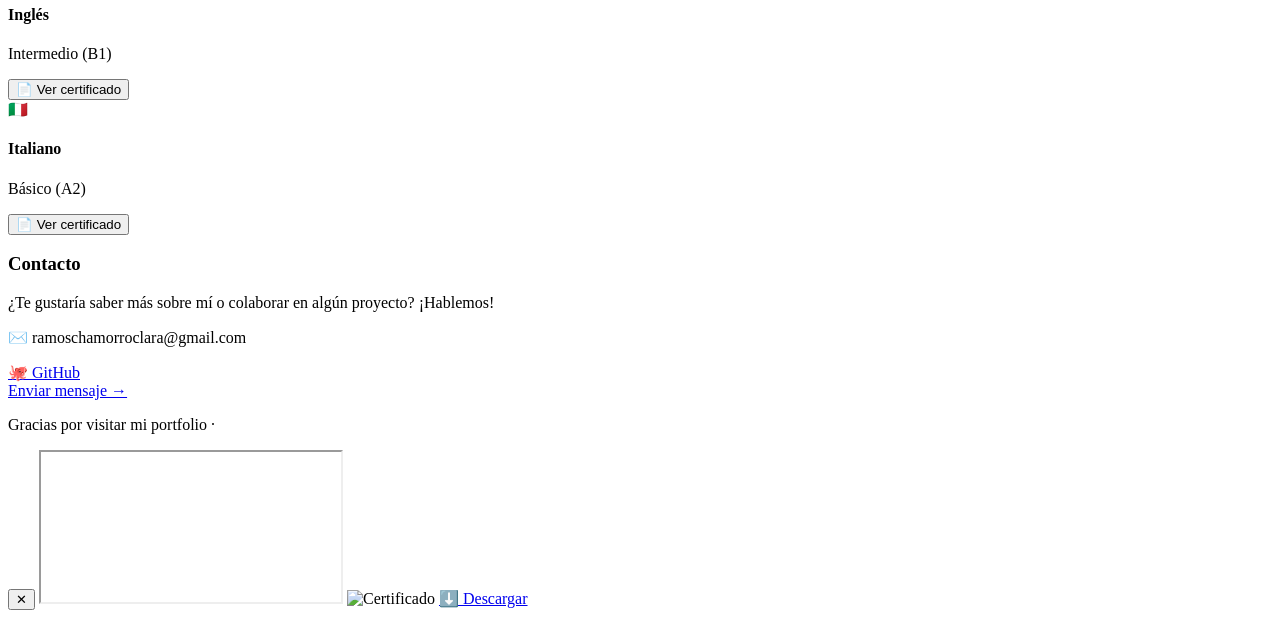
==== commit b181bc61: "Quitar certificado de Onboarding de Becas OpenWebinars - Se elimina la tarjeta y su PDF - Contador a" ====
--- a/index.html
+++ b/index.html
@@ -139,7 +139,7 @@
     <section id="cursos" class="cursos">
       <div class="cursos-header">
         <h3>Cursos y Certificaciones</h3>
-        <span class="cursos-contador">🎓 10 cursos completados</span>
+        <span class="cursos-contador">🎓 9 cursos completados</span>
       </div>
 
       <div class="cursos-grid">
@@ -230,21 +230,6 @@
             <span class="curso-year">2026</span>
           </div>
           <button class="btn-certificado" data-img="Certificados/chatgpt-texto-conversacional.pdf">
-            📄 Ver certificado
-          </button>
-        </div>
-
-        <div class="curso-card" data-cat="otros">
-          <div class="curso-glow"></div>
-          <div class="curso-top">
-            <div class="curso-icon">🎓</div>
-          </div>
-          <h4>Onboarding de Becas OpenWebinars</h4>
-          <div class="curso-footer">
-            <span class="curso-badge">✓ Completado</span>
-            <span class="curso-year">2026</span>
-          </div>
-          <button class="btn-certificado" data-img="Certificados/onboarding-becas-openwebinars.pdf">
             📄 Ver certificado
           </button>
         </div>
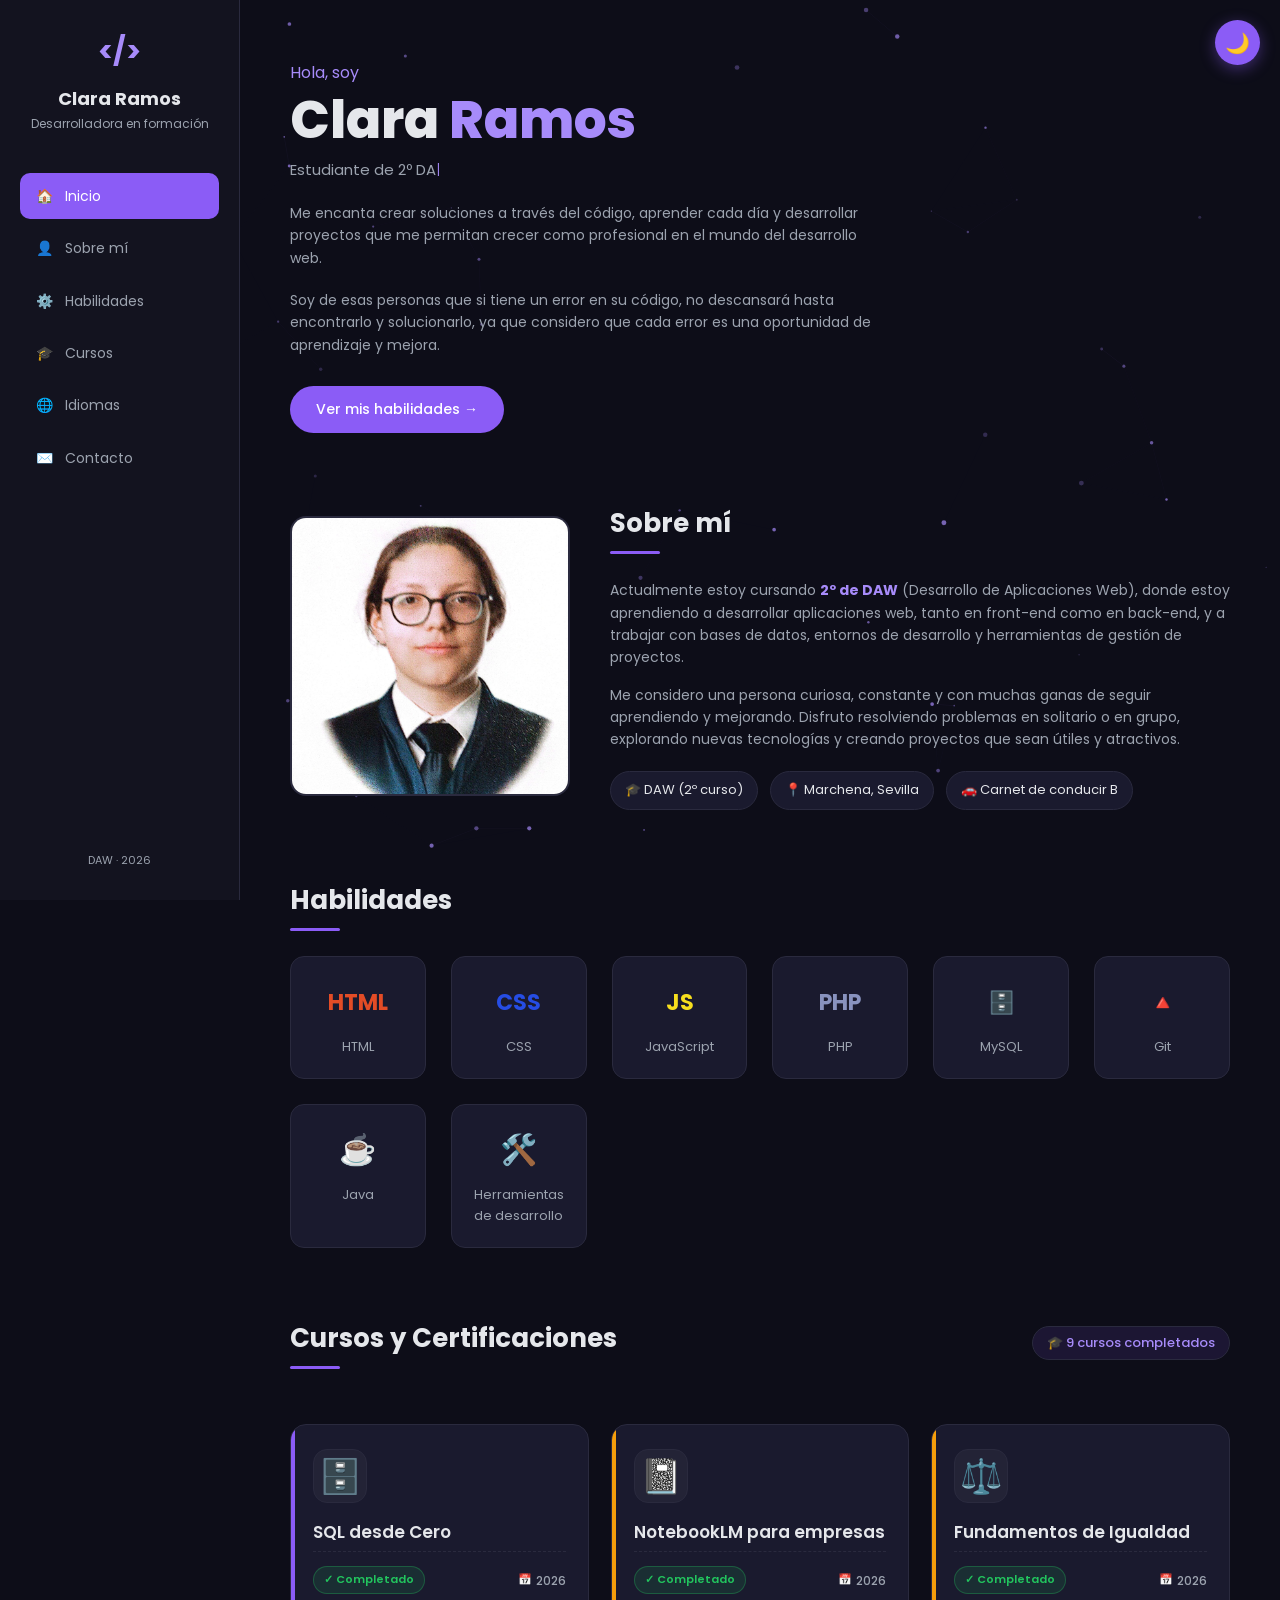
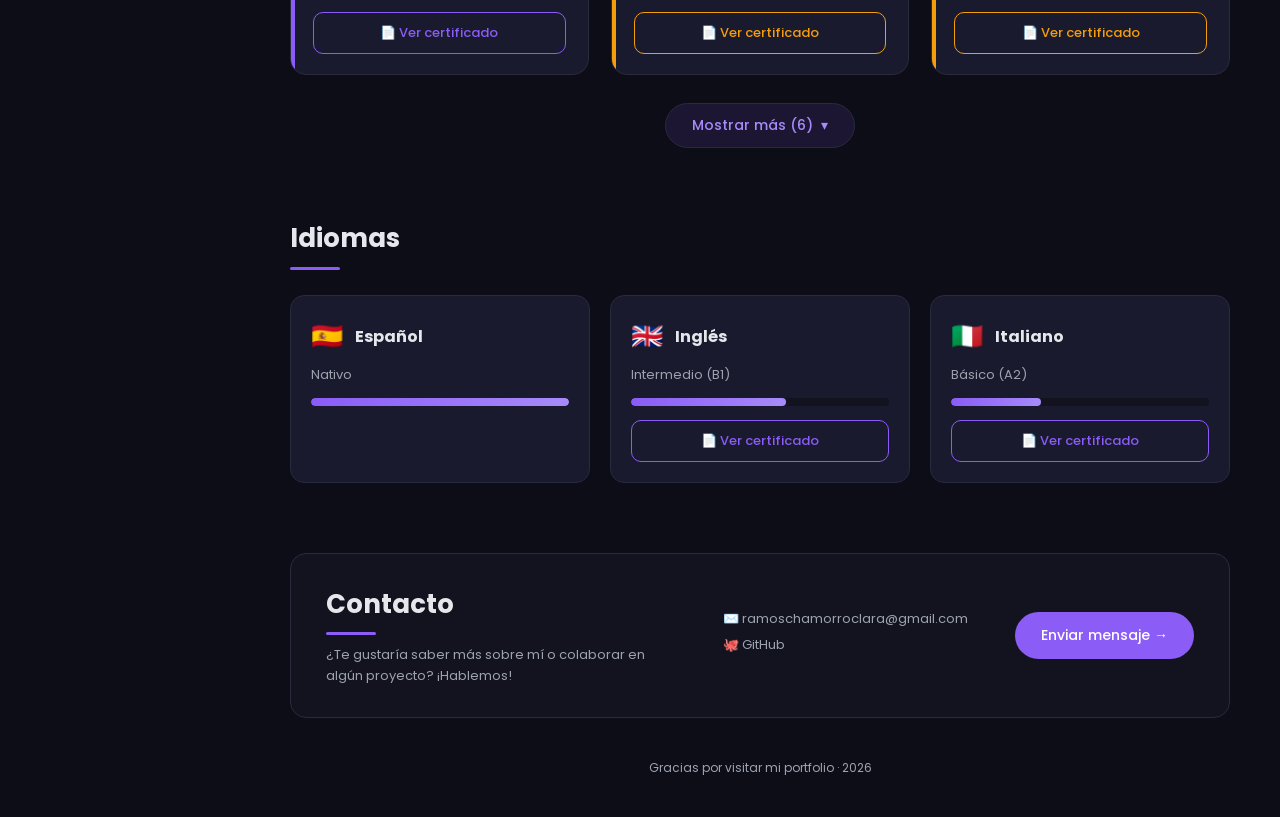
==== commit b37fa975: "Cursos y certificaciones: botón Mostrar más / Mostrar menos - Solo se ven 3 tarjetas al inicio; el r" ====
--- a/index.html
+++ b/index.html
@@ -142,7 +142,7 @@
         <span class="cursos-contador">🎓 9 cursos completados</span>
       </div>
 
-      <div class="cursos-grid">
+      <div class="cursos-grid" id="cursos-grid">
 
         <div class="curso-card" data-cat="programacion">
           <div class="curso-glow"></div>
@@ -279,6 +279,13 @@
           </button>
         </div>
 
+      </div>
+
+      <div class="cursos-more">
+        <button type="button" class="btn-mostrar-mas" id="btn-mostrar-mas" aria-expanded="false" aria-controls="cursos-grid">
+          <span class="mm-texto">Mostrar más</span>
+          <span class="mm-flecha" aria-hidden="true">▾</span>
+        </button>
       </div>
     </section>
 
--- a/styles.css
+++ b/styles.css
@@ -0,0 +1,1069 @@
+/* =========================================================
+   RESET Y VARIABLES
+   ========================================================= */
+* {
+  margin: 0;
+  padding: 0;
+  box-sizing: border-box;
+}
+
+:root {
+  --bg-dark: #0d0d18;
+  --bg-panel: #13131f;
+  --bg-card: #1a1a2e;
+  --purple: #8b5cf6;
+  --purple-light: #a78bfa;
+  --text: #e5e7eb;
+  --text-muted: #9ca3af;
+  --border: #2a2a3e;
+  --transition: 0.3s ease;
+}
+
+body.light-mode {
+  --bg-dark: #f5f5fa;
+  --bg-panel: #ffffff;
+  --bg-card: #f0f0f7;
+  --text: #1a1a2e;
+  --text-muted: #555577;
+  --border: #e0e0ea;
+}
+
+html {
+  scroll-behavior: smooth;
+  scroll-padding-top: 40px;
+}
+
+body {
+  font-family: 'Poppins', sans-serif;
+  background: var(--bg-dark);
+  color: var(--text);
+  display: flex;
+  min-height: 100vh;
+  line-height: 1.6;
+  transition: background 0.4s ease, color 0.4s ease;
+  overflow-x: hidden;
+}
+
+/* =========================================================
+   CANVAS PARTÍCULAS
+   ========================================================= */
+#particles {
+  position: fixed;
+  top: 0;
+  left: 0;
+  width: 100%;
+  height: 100%;
+  z-index: 0;
+  pointer-events: none;
+}
+
+/* =========================================================
+   SIDEBAR
+   ========================================================= */
+.sidebar {
+  width: 240px;
+  background: var(--bg-panel);
+  border-right: 1px solid var(--border);
+  padding: 30px 20px;
+  display: flex;
+  flex-direction: column;
+  position: fixed;
+  height: 100vh;
+  top: 0;
+  left: 0;
+  z-index: 100;
+  transition: transform 0.3s ease, background 0.4s ease;
+}
+
+.logo {
+  text-align: center;
+  margin-bottom: 40px;
+}
+
+.logo-icon {
+  font-size: 28px;
+  color: var(--purple-light);
+  font-weight: 700;
+  margin-bottom: 10px;
+}
+
+.logo h1 {
+  font-size: 18px;
+  font-weight: 700;
+}
+
+.logo p {
+  font-size: 12px;
+  color: var(--text-muted);
+}
+
+.menu {
+  display: flex;
+  flex-direction: column;
+  gap: 6px;
+  flex: 1;
+}
+
+.menu a {
+  color: var(--text-muted);
+  text-decoration: none;
+  padding: 12px 16px;
+  border-radius: 10px;
+  font-size: 14px;
+  transition: all var(--transition);
+  display: flex;
+  gap: 12px;
+  align-items: center;
+}
+
+.menu a:hover,
+.menu a.active {
+  background: var(--purple);
+  color: #fff;
+}
+
+.footer-sidebar {
+  text-align: center;
+  font-size: 11px;
+  color: var(--text-muted);
+}
+
+/* =========================================================
+   CONTENIDO PRINCIPAL
+   ========================================================= */
+.content {
+  margin-left: 240px;
+  flex: 1;
+  padding: 40px 50px;
+  max-width: 1200px;
+  position: relative;
+  z-index: 1;
+}
+
+h3 {
+  font-size: 26px;
+  margin-bottom: 25px;
+  position: relative;
+  padding-bottom: 10px;
+}
+
+h3::after {
+  content: '';
+  position: absolute;
+  bottom: 0;
+  left: 0;
+  width: 50px;
+  height: 3px;
+  background: var(--purple);
+  border-radius: 2px;
+}
+
+/* =========================================================
+   HERO
+   ========================================================= */
+.hero {
+  margin-bottom: 70px;
+  padding-top: 20px;
+}
+
+.saludo {
+  color: var(--purple-light);
+  font-size: 16px;
+}
+
+.nombre {
+  font-size: 52px;
+  font-weight: 800;
+  margin: 5px 0 10px;
+  line-height: 1.1;
+}
+
+.nombre span {
+  color: var(--purple-light);
+}
+
+.rol {
+  font-size: 15px;
+  color: var(--text-muted);
+  margin-bottom: 20px;
+  min-height: 24px;
+}
+
+.descripcion {
+  max-width: 600px;
+  margin-bottom: 20px;
+  color: var(--text-muted);
+  font-size: 14px;
+}
+
+.hero .btn {
+  margin-top: 10px;
+}
+
+.btn {
+  display: inline-block;
+  background: var(--purple);
+  color: #fff;
+  padding: 12px 26px;
+  border-radius: 30px;
+  text-decoration: none;
+  font-weight: 500;
+  font-size: 14px;
+  transition: var(--transition);
+  border: none;
+  cursor: pointer;
+}
+
+.btn:hover {
+  background: var(--purple-light);
+  transform: translateY(-3px);
+  box-shadow: 0 10px 25px rgba(139, 92, 246, 0.4);
+}
+
+/* =========================================================
+   SOBRE MÍ
+   ========================================================= */
+.sobre-mi {
+  display: grid;
+  grid-template-columns: 280px 1fr;
+  gap: 40px;
+  margin-bottom: 70px;
+  align-items: center;
+}
+
+.sobre-imagen img {
+  width: 100%;
+  border-radius: 16px;
+  border: 2px solid var(--border);
+  display: block;
+  object-fit: cover;
+  aspect-ratio: 1 / 1;
+}
+
+.sobre-texto p {
+  color: var(--text-muted);
+  margin-bottom: 15px;
+  font-size: 14px;
+}
+
+.sobre-texto strong {
+  color: var(--purple-light);
+}
+
+.info-extra {
+  display: flex;
+  flex-wrap: wrap;
+  gap: 12px;
+  margin-top: 20px;
+}
+
+.info-item {
+  background: var(--bg-card);
+  border: 1px solid var(--border);
+  padding: 8px 14px;
+  border-radius: 20px;
+  font-size: 13px;
+  color: var(--text);
+}
+
+/* =========================================================
+   HABILIDADES
+   ========================================================= */
+.habilidades {
+  margin-bottom: 70px;
+}
+
+.skills-grid {
+  display: grid;
+  grid-template-columns: repeat(auto-fit, minmax(120px, 1fr));
+  gap: 25px;
+  text-align: center;
+}
+
+.skill {
+  background: var(--bg-card);
+  border: 1px solid var(--border);
+  padding: 20px 10px;
+  border-radius: 14px;
+  transition: var(--transition);
+}
+
+.skill:hover {
+  transform: translateY(-6px);
+  border-color: var(--purple);
+}
+
+.skill-icon {
+  font-size: 22px;
+  font-weight: 700;
+  margin-bottom: 10px;
+  height: 50px;
+  display: flex;
+  align-items: center;
+  justify-content: center;
+}
+
+.skill-icon.html  { color: #e34c26; }
+.skill-icon.css   { color: #264de4; }
+.skill-icon.js    { color: #f7df1e; }
+.skill-icon.php   { color: #8892be; }
+.skill-icon.mysql { color: #00758f; }
+.skill-icon.git   { color: #f1502f; }
+.skill-icon.linux { color: #f6c000; }
+.skill-icon.java  { color: #f89820; font-size: 30px; }
+.skill-icon.tools { color: var(--purple-light); font-size: 30px; }
+
+.skill p {
+  font-size: 13px;
+  color: var(--text-muted);
+}
+
+/* =========================================================
+   CURSOS Y CERTIFICACIONES
+   ========================================================= */
+.cursos {
+  margin-bottom: 70px;
+}
+
+.cursos-header {
+  display: flex;
+  align-items: baseline;
+  justify-content: space-between;
+  flex-wrap: wrap;
+  gap: 10px;
+  margin-bottom: 30px;
+}
+
+.cursos-contador {
+  font-size: 13px;
+  color: var(--purple-light);
+  background: rgba(139, 92, 246, 0.12);
+  border: 1px solid var(--border);
+  padding: 6px 14px;
+  border-radius: 20px;
+  font-weight: 500;
+  transition: var(--transition);
+}
+
+.cursos-contador:hover {
+  border-color: var(--purple);
+  transform: translateY(-2px);
+}
+
+.cursos-grid {
+  display: grid;
+  grid-template-columns: repeat(auto-fit, minmax(260px, 1fr));
+  gap: 22px;
+}
+
+.curso-card {
+  position: relative;
+  background: var(--bg-card);
+  border: 1px solid var(--border);
+  padding: 24px 22px 20px;
+  border-radius: 16px;
+  transition: all 0.4s cubic-bezier(0.4, 0, 0.2, 1);
+  overflow: hidden;
+  display: flex;
+  flex-direction: column;
+  gap: 4px;
+}
+
+.curso-card::before {
+  content: '';
+  position: absolute;
+  top: 0;
+  left: 0;
+  width: 4px;
+  height: 100%;
+  background: var(--cat-color, var(--purple));
+  transition: width 0.4s ease;
+}
+
+.curso-glow {
+  position: absolute;
+  top: -50%;
+  left: -50%;
+  width: 200%;
+  height: 200%;
+  background: radial-gradient(
+    circle at center,
+    var(--cat-color, var(--purple)) 0%,
+    transparent 60%
+  );
+  opacity: 0;
+  transition: opacity 0.5s ease;
+  pointer-events: none;
+  z-index: 0;
+}
+
+.curso-card:hover .curso-glow {
+  opacity: 0.08;
+}
+
+.curso-card:hover {
+  transform: translateY(-8px);
+  border-color: var(--cat-color, var(--purple));
+  box-shadow:
+    0 15px 35px rgba(0, 0, 0, 0.3),
+    0 0 0 1px var(--cat-color, var(--purple));
+}
+
+.curso-card:hover::before {
+  width: 6px;
+}
+
+.curso-card[data-cat="programacion"] { --cat-color: #8b5cf6; }
+.curso-card[data-cat="salud"]        { --cat-color: #ef4444; }
+.curso-card[data-cat="idiomas"]      { --cat-color: #3b82f6; }
+.curso-card[data-cat="diseno"]       { --cat-color: #ec4899; }
+.curso-card[data-cat="otros"]        { --cat-color: #f59e0b; }
+
+.curso-top {
+  display: flex;
+  align-items: center;
+  justify-content: space-between;
+  margin-bottom: 14px;
+  position: relative;
+  z-index: 1;
+}
+
+.curso-icon {
+  font-size: 34px;
+  line-height: 1;
+  display: inline-flex;
+  align-items: center;
+  justify-content: center;
+  width: 54px;
+  height: 54px;
+  border-radius: 14px;
+  background: rgba(255, 255, 255, 0.04);
+  border: 1px solid var(--border);
+  transition: all 0.4s ease;
+}
+
+.curso-card:hover .curso-icon {
+  transform: scale(1.1) rotate(-6deg);
+  background: var(--cat-color, var(--purple));
+  border-color: var(--cat-color, var(--purple));
+  box-shadow: 0 8px 20px rgba(139, 92, 246, 0.4);
+}
+
+.curso-card h4 {
+  font-size: 17px;
+  font-weight: 600;
+  color: var(--text);
+  margin-bottom: 4px;
+  position: relative;
+  z-index: 1;
+  line-height: 1.3;
+}
+
+.curso-footer {
+  display: flex;
+  align-items: center;
+  justify-content: space-between;
+  margin-top: auto;
+  padding-top: 14px;
+  border-top: 1px dashed var(--border);
+  position: relative;
+  z-index: 1;
+}
+
+.curso-badge {
+  display: inline-flex;
+  align-items: center;
+  gap: 4px;
+  background: rgba(34, 197, 94, 0.12);
+  color: #22c55e;
+  border: 1px solid rgba(34, 197, 94, 0.3);
+  padding: 4px 10px;
+  border-radius: 20px;
+  font-size: 11px;
+  font-weight: 600;
+}
+
+.curso-year {
+  font-size: 12px;
+  color: var(--text-muted);
+  font-weight: 500;
+  display: inline-flex;
+  align-items: center;
+  gap: 4px;
+}
+
+.curso-year::before {
+  content: '📅';
+  font-size: 11px;
+}
+
+body.light-mode .curso-badge {
+  background: rgba(34, 197, 94, 0.1);
+}
+
+/* =========================================================
+   BOTÓN VER CERTIFICADO
+   ========================================================= */
+.btn-certificado {
+  display: inline-flex;
+  align-items: center;
+  justify-content: center;
+  gap: 6px;
+  width: 100%;
+  margin-top: 14px;
+  padding: 10px 16px;
+  background: transparent;
+  color: var(--cat-color, var(--purple));
+  border: 1px solid var(--cat-color, var(--purple));
+  border-radius: 10px;
+  font-family: inherit;
+  font-size: 13px;
+  font-weight: 500;
+  cursor: pointer;
+  transition: all 0.3s ease;
+  position: relative;
+  z-index: 1;
+  overflow: hidden;
+}
+
+.btn-certificado::before {
+  content: '';
+  position: absolute;
+  top: 0;
+  left: -100%;
+  width: 100%;
+  height: 100%;
+  background: var(--cat-color, var(--purple));
+  transition: left 0.4s ease;
+  z-index: -1;
+}
+
+.btn-certificado:hover {
+  color: #fff;
+  transform: translateY(-2px);
+  box-shadow: 0 6px 18px rgba(139, 92, 246, 0.35);
+}
+
+.btn-certificado:hover::before {
+  left: 0;
+}
+
+.btn-certificado:active {
+  transform: translateY(0);
+}
+
+.idioma-card .btn-certificado {
+  --cat-color: var(--purple);
+}
+
+/* =========================================================
+   IDIOMAS
+   ========================================================= */
+.idiomas {
+  margin-bottom: 70px;
+}
+
+.idiomas-grid {
+  display: grid;
+  grid-template-columns: repeat(auto-fit, minmax(250px, 1fr));
+  gap: 20px;
+}
+
+.idioma-card {
+  background: var(--bg-card);
+  border: 1px solid var(--border);
+  padding: 20px;
+  border-radius: 14px;
+  transition: var(--transition);
+}
+
+.idioma-card:hover {
+  border-color: var(--purple);
+  transform: translateY(-5px);
+}
+
+.idioma-header {
+  display: flex;
+  align-items: center;
+  gap: 12px;
+  margin-bottom: 8px;
+}
+
+.bandera {
+  font-size: 26px;
+}
+
+.idioma-card h4 {
+  font-size: 16px;
+}
+
+.nivel {
+  font-size: 13px;
+  color: var(--text-muted);
+  margin-bottom: 12px;
+}
+
+.barra {
+  height: 8px;
+  background: var(--bg-panel);
+  border-radius: 10px;
+  overflow: hidden;
+}
+
+.progreso {
+  height: 100%;
+  background: linear-gradient(90deg, var(--purple), var(--purple-light));
+  border-radius: 10px;
+  width: 0;
+  transition: width 1.5s ease-out;
+}
+
+/* =========================================================
+   CONTACTO
+   ========================================================= */
+.contacto {
+  display: flex;
+  align-items: center;
+  justify-content: space-between;
+  gap: 30px;
+  background: var(--bg-panel);
+  border: 1px solid var(--border);
+  padding: 30px 35px;
+  border-radius: 16px;
+  flex-wrap: wrap;
+}
+
+.contacto-info h3 {
+  margin-bottom: 10px;
+}
+
+.contacto-info p {
+  font-size: 13px;
+  color: var(--text-muted);
+  max-width: 350px;
+}
+
+.contacto-datos p,
+.contacto-datos a {
+  font-size: 13px;
+  color: var(--text-muted);
+  margin-bottom: 6px;
+  word-break: break-word;
+  text-decoration: none;
+  display: block;
+  transition: var(--transition);
+}
+
+.contacto-datos a:hover {
+  color: var(--purple-light);
+}
+
+/* =========================================================
+   FOOTER
+   ========================================================= */
+.footer-final {
+  text-align: center;
+  margin-top: 40px;
+  font-size: 12px;
+  color: var(--text-muted);
+}
+
+/* =========================================================
+   BOTÓN TEMA
+   ========================================================= */
+.theme-toggle {
+  position: fixed;
+  top: 20px;
+  right: 20px;
+  width: 45px;
+  height: 45px;
+  border-radius: 50%;
+  background: var(--purple);
+  color: #fff;
+  border: none;
+  font-size: 20px;
+  cursor: pointer;
+  z-index: 1002;
+  transition: transform 0.3s, background 0.3s;
+  box-shadow: 0 4px 15px rgba(139, 92, 246, 0.4);
+}
+
+.theme-toggle:hover {
+  transform: rotate(20deg) scale(1.1);
+}
+
+/* =========================================================
+   BOTÓN VOLVER ARRIBA
+   ========================================================= */
+.back-to-top {
+  position: fixed;
+  bottom: 30px;
+  right: 30px;
+  width: 50px;
+  height: 50px;
+  border-radius: 50%;
+  background: var(--purple);
+  color: #fff;
+  border: none;
+  font-size: 22px;
+  font-weight: bold;
+  cursor: pointer;
+  opacity: 0;
+  visibility: hidden;
+  transition: all var(--transition);
+  z-index: 999;
+  box-shadow: 0 4px 15px rgba(139, 92, 246, 0.5);
+}
+
+.back-to-top.visible {
+  opacity: 1;
+  visibility: visible;
+}
+
+.back-to-top:hover {
+  transform: translateY(-5px) scale(1.1);
+  background: var(--purple-light);
+}
+
+/* =========================================================
+   MENÚ MÓVIL
+   ========================================================= */
+.menu-toggle {
+  display: none;
+  position: fixed;
+  top: 20px;
+  left: 20px;
+  width: 45px;
+  height: 45px;
+  border-radius: 10px;
+  background: var(--purple);
+  color: #fff;
+  border: none;
+  font-size: 22px;
+  cursor: pointer;
+  z-index: 1001;
+  transition: var(--transition);
+}
+
+.menu-toggle:hover {
+  background: var(--purple-light);
+}
+
+/* =========================================================
+   CURSOR MÁQUINA DE ESCRIBIR
+   ========================================================= */
+.cursor {
+  color: var(--purple-light);
+  font-weight: 300;
+  animation: blink 1s infinite;
+}
+
+@keyframes blink {
+  0%, 50%   { opacity: 1; }
+  51%, 100% { opacity: 0; }
+}
+
+/* =========================================================
+   ANIMACIONES SCROLL
+   ========================================================= */
+.reveal {
+  opacity: 0;
+  transform: translateY(40px);
+  transition: opacity 0.8s ease, transform 0.8s ease;
+}
+
+.reveal.visible {
+  opacity: 1;
+  transform: translateY(0);
+}
+
+/* =========================================================
+   MODAL CERTIFICADO (PDF + IMAGEN)
+   ========================================================= */
+.modal {
+  position: fixed;
+  inset: 0;
+  z-index: 2000;
+  display: flex;
+  align-items: center;
+  justify-content: center;
+  padding: 20px;
+  opacity: 0;
+  visibility: hidden;
+  transition: opacity 0.3s ease, visibility 0.3s ease;
+}
+
+.modal.open {
+  opacity: 1;
+  visibility: visible;
+}
+
+.modal-overlay {
+  position: absolute;
+  inset: 0;
+  background: rgba(0, 0, 0, 0.9);
+  backdrop-filter: blur(8px);
+  cursor: pointer;
+}
+
+.modal-content {
+  position: relative;
+  display: flex;
+  align-items: center;
+  justify-content: center;
+  width: 90vw;
+  height: 90vh;
+  max-width: 1100px;
+  max-height: 95vh;
+  background: var(--bg-panel);
+  border: 1px solid var(--border);
+  border-radius: 16px;
+  padding: 14px;
+  box-shadow: 0 25px 60px rgba(0, 0, 0, 0.7);
+  transform: scale(0.9);
+  transition: transform 0.35s cubic-bezier(0.4, 0, 0.2, 1);
+  z-index: 1;
+  overflow: hidden;
+}
+
+.modal.open .modal-content {
+  transform: scale(1);
+}
+
+/* Visor PDF */
+#modal-pdf {
+  display: none;
+  width: 100%;
+  height: 100%;
+  border: none;
+  border-radius: 10px;
+  background: #fff;
+}
+
+/* Visor imagen */
+#modal-img {
+  display: none;
+  width: auto;
+  height: auto;
+  max-width: 100%;
+  max-height: 100%;
+  border-radius: 10px;
+  object-fit: contain;
+  background: #fff;
+}
+
+/* Modos según tipo de archivo */
+.modal.pdf-mode #modal-pdf   { display: block; }
+.modal.img-mode #modal-img   { display: block; }
+
+/* Botón cerrar */
+.modal-close {
+  position: absolute;
+  top: 8px;
+  right: 8px;
+  width: 40px;
+  height: 40px;
+  border-radius: 50%;
+  background: var(--purple);
+  color: #fff;
+  border: 3px solid var(--bg-dark);
+  font-size: 18px;
+  font-weight: 700;
+  cursor: pointer;
+  transition: all 0.3s ease;
+  display: flex;
+  align-items: center;
+  justify-content: center;
+  z-index: 10;
+  box-shadow: 0 4px 15px rgba(0, 0, 0, 0.4);
+}
+
+.modal-close:hover {
+  background: #ef4444;
+  transform: rotate(90deg) scale(1.1);
+}
+
+/* Botón descargar */
+.modal-download {
+  position: absolute;
+  bottom: 8px;
+  right: 8px;
+  padding: 8px 16px;
+  background: var(--purple);
+  color: #fff;
+  border-radius: 20px;
+  font-size: 13px;
+  font-weight: 500;
+  text-decoration: none;
+  transition: var(--transition);
+  z-index: 10;
+  box-shadow: 0 4px 15px rgba(139, 92, 246, 0.5);
+}
+
+.modal-download:hover {
+  background: var(--purple-light);
+  transform: translateY(-2px);
+}
+
+body.modal-open {
+  overflow: hidden;
+}
+
+/* =========================================================
+   MODO CLARO AJUSTES
+   ========================================================= */
+body.light-mode .sidebar {
+  box-shadow: 2px 0 15px rgba(0, 0, 0, 0.05);
+}
+
+body.light-mode #particles {
+  opacity: 0.4;
+}
+
+/* =========================================================
+   RESPONSIVE
+   ========================================================= */
+@media (max-width: 900px) {
+  .menu-toggle {
+    display: block;
+  }
+
+  .sidebar {
+    transform: translateX(-100%);
+  }
+
+  .sidebar.open {
+    transform: translateX(0);
+    box-shadow: 4px 0 25px rgba(0, 0, 0, 0.5);
+  }
+
+  .content {
+    margin-left: 0;
+    padding: 80px 20px 30px;
+  }
+
+  .nombre {
+    font-size: 38px;
+  }
+
+  .sobre-mi {
+    grid-template-columns: 1fr;
+  }
+
+  .sobre-imagen img {
+    max-width: 260px;
+    margin: 0 auto;
+  }
+
+  .contacto {
+    flex-direction: column;
+    align-items: flex-start;
+  }
+}
+
+@media (max-width: 768px) {
+  .modal-content {
+    width: 96vw;
+    height: 92vh;
+    padding: 8px;
+  }
+
+  .modal-close {
+    width: 34px;
+    height: 34px;
+    font-size: 15px;
+  }
+
+  .modal-download {
+    font-size: 12px;
+    padding: 6px 12px;
+  }
+}
+
+@media (max-width: 500px) {
+  .nombre {
+    font-size: 30px;
+  }
+
+  .skills-grid {
+    grid-template-columns: repeat(2, 1fr);
+  }
+
+  .cursos-grid {
+    grid-template-columns: 1fr;
+  }
+
+  .contacto {
+    padding: 20px;
+  }
+
+  .curso-top {
+    gap: 10px;
+  }
+
+  .curso-icon {
+    width: 46px;
+    height: 46px;
+    font-size: 28px;
+  }
+}
+/* ===== Cursos: mostrar más / mostrar menos ===== */
+.cursos-grid:not(.expandido) .curso-extra {
+  display: none;
+}
+
+.cursos-grid.expandido .curso-extra {
+  animation: cursoEntra 0.45s ease both;
+}
+
+@keyframes cursoEntra {
+  from { opacity: 0; transform: translateY(14px); }
+  to   { opacity: 1; transform: translateY(0); }
+}
+
+.cursos-more {
+  display: flex;
+  justify-content: center;
+  margin-top: 28px;
+}
+
+.btn-mostrar-mas {
+  display: inline-flex;
+  align-items: center;
+  gap: 8px;
+  padding: 11px 26px;
+  background: rgba(139, 92, 246, 0.12);
+  color: var(--purple-light);
+  border: 1px solid var(--border);
+  border-radius: 999px;
+  font-family: inherit;
+  font-size: 14px;
+  font-weight: 500;
+  cursor: pointer;
+  transition: all 0.3s ease;
+}
+
+.btn-mostrar-mas:hover {
+  border-color: var(--purple);
+  color: #fff;
+  transform: translateY(-2px);
+}
+
+.btn-mostrar-mas:focus-visible {
+  outline: 2px solid var(--purple);
+  outline-offset: 3px;
+}
+
+.mm-flecha {
+  display: inline-block;
+  transition: transform 0.3s ease;
+}
+
+.btn-mostrar-mas[aria-expanded="true"] .mm-flecha {
+  transform: rotate(180deg);
+}
+
+@media (prefers-reduced-motion: reduce) {
+  .cursos-grid.expandido .curso-extra { animation: none; }
+  .btn-mostrar-mas, .mm-flecha { transition: none; }
+}
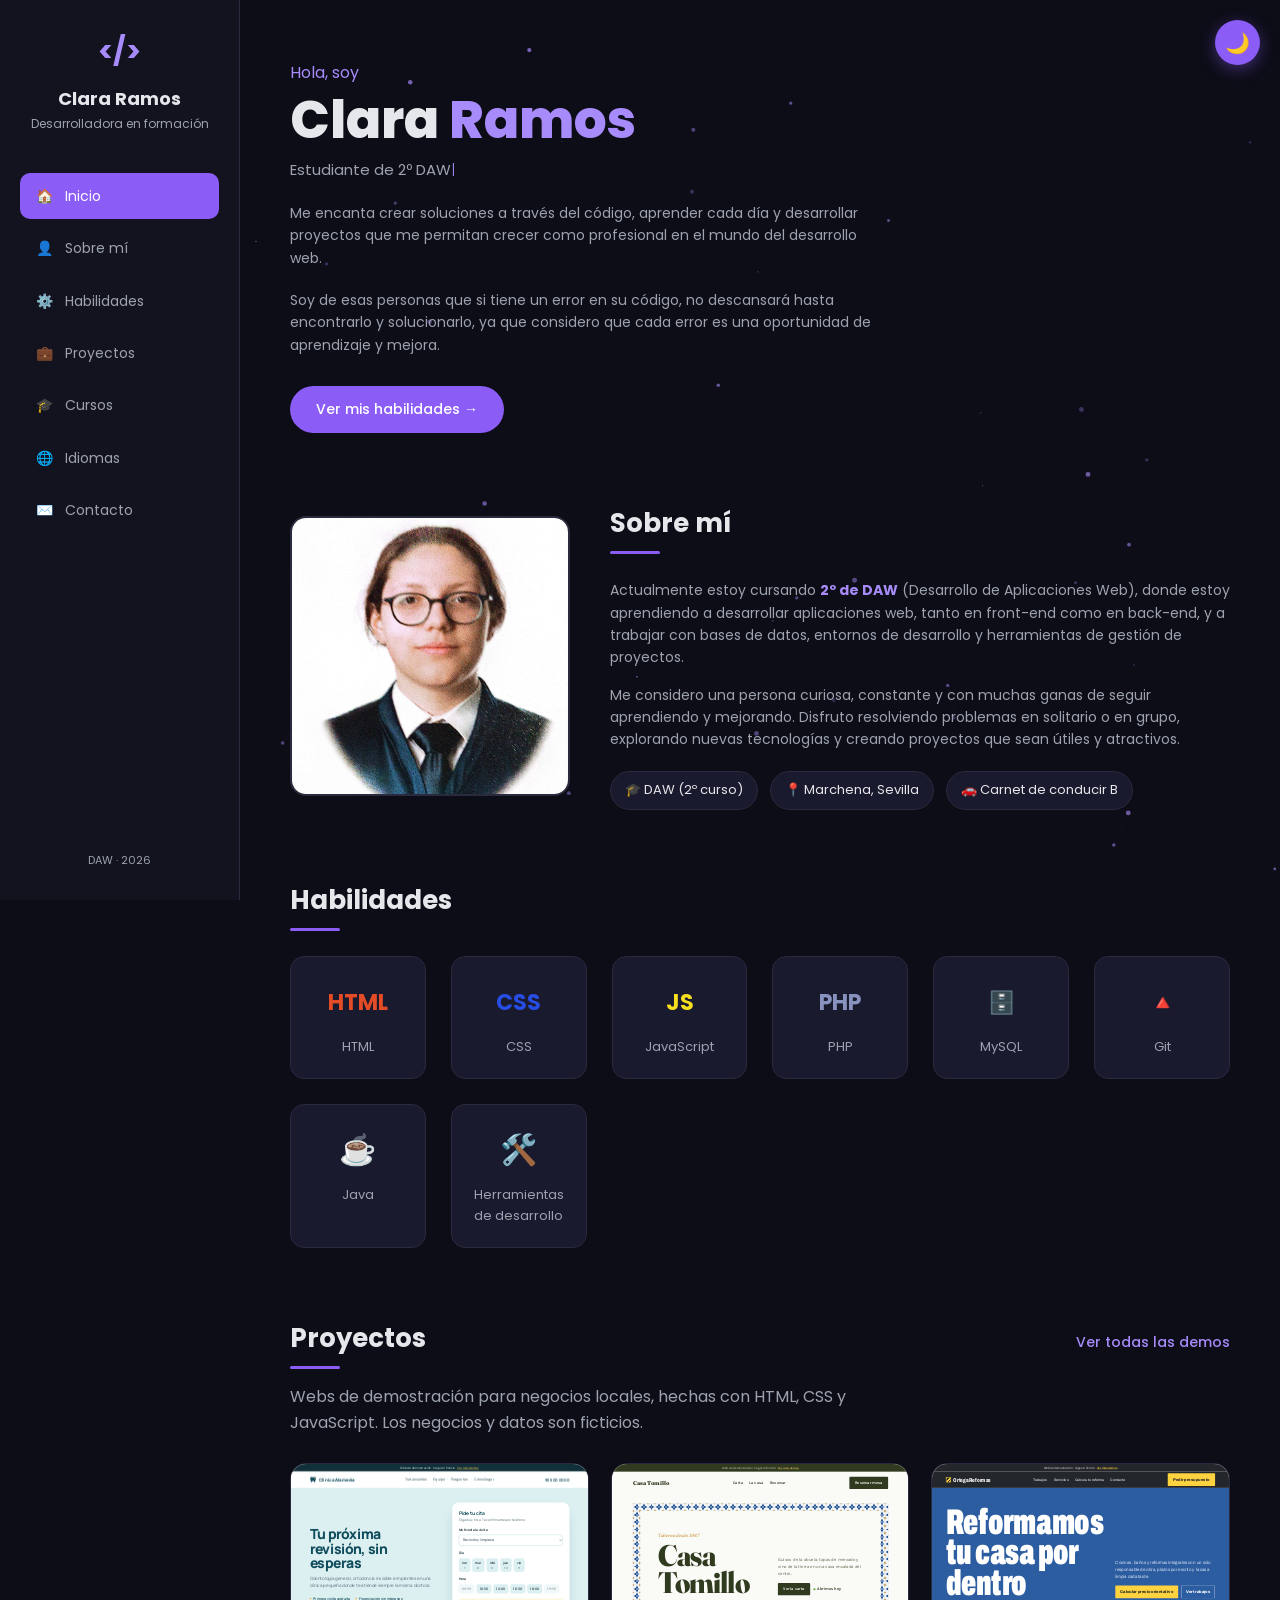
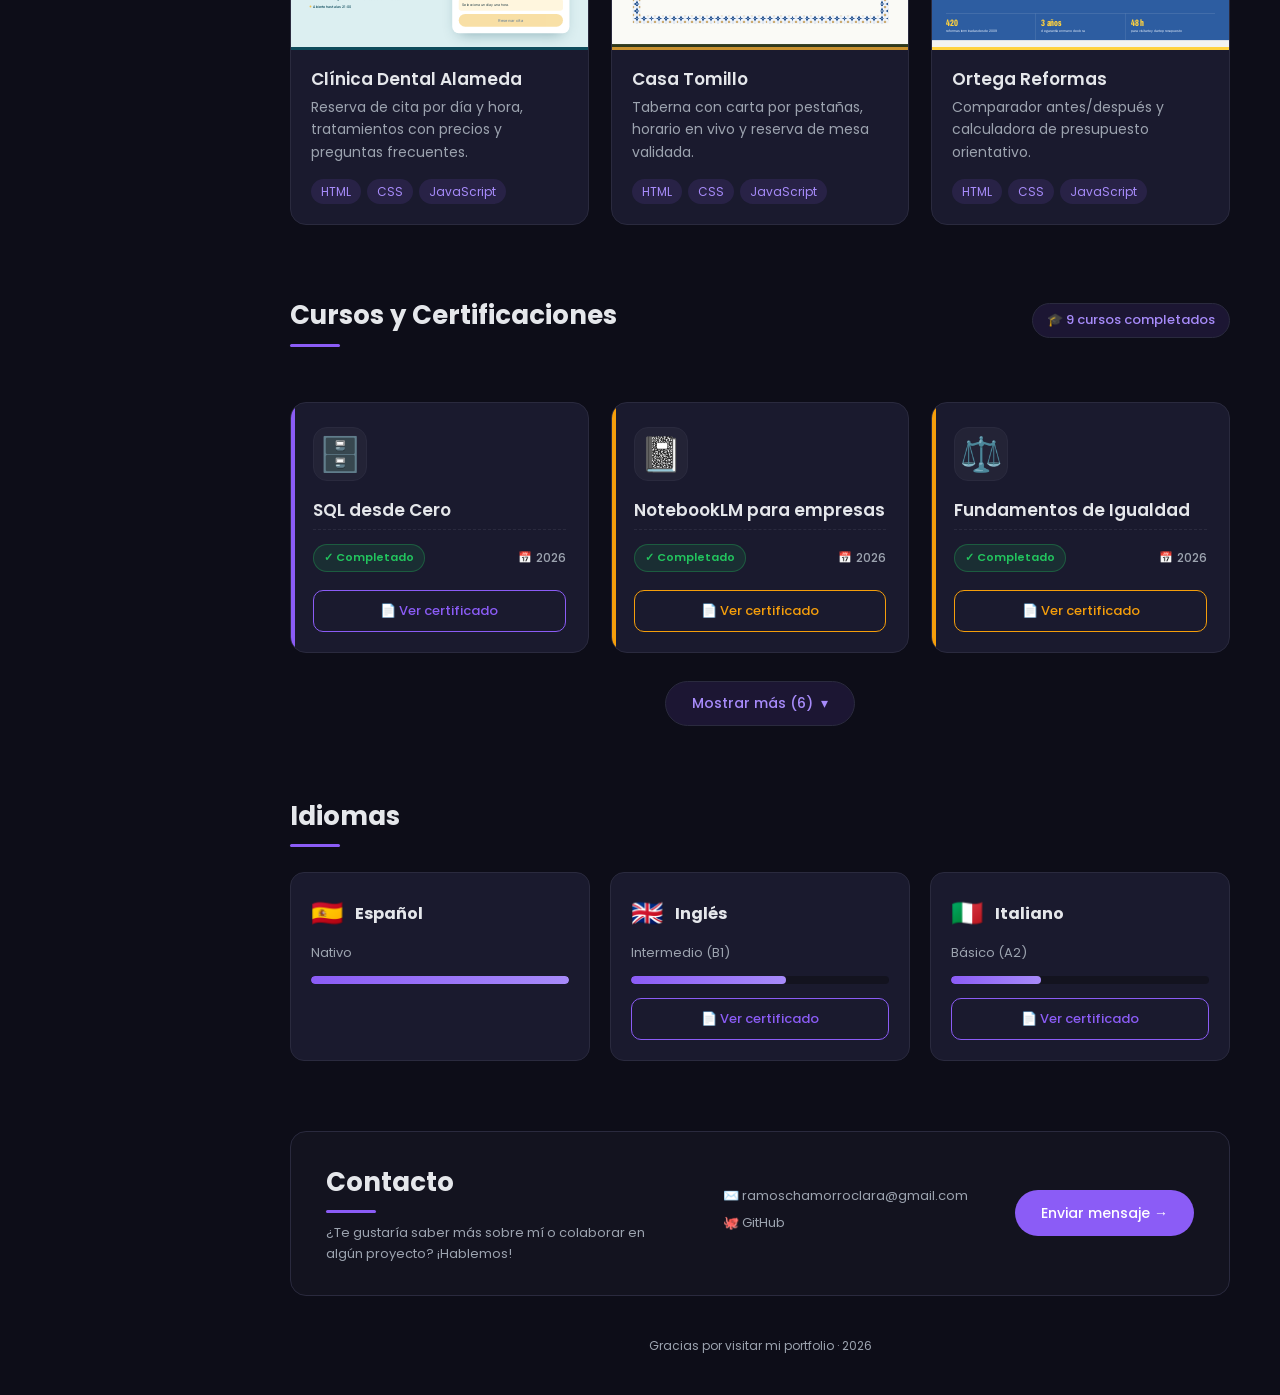
==== commit 3bccea44: "Añadir sección Proyectos con enlaces a las webs de demostración Co-Authored-By: Claude Opus 5.5 <nor" ====
--- a/index.html
+++ b/index.html
@@ -33,6 +33,7 @@
       <a href="#inicio" class="active"><span>🏠</span> Inicio</a>
       <a href="#sobre-mi"><span>👤</span> Sobre mí</a>
       <a href="#habilidades"><span>⚙️</span> Habilidades</a>
+      <a href="#proyectos"><span>💼</span> Proyectos</a>
       <a href="#cursos"><span>🎓</span> Cursos</a>
       <a href="#idiomas"><span>🌐</span> Idiomas</a>
       <a href="#contacto"><span>✉️</span> Contacto</a>
@@ -135,6 +136,53 @@
       </div>
     </section>
 
+    <!-- PROYECTOS -->
+    <section id="proyectos" class="proyectos">
+      <div class="proyectos-header">
+        <h3>Proyectos</h3>
+        <a class="proyectos-todos" href="demos/">Ver todas las demos</a>
+      </div>
+      <p class="proyectos-intro">
+        Webs de demostración para negocios locales, hechas con HTML, CSS y JavaScript.
+        Los negocios y datos son ficticios.
+      </p>
+
+      <div class="proyectos-grid">
+        <a class="proyecto-card" href="demos/clinica-dental/" style="--accent:#0F4C5C">
+          <div class="proyecto-thumb">
+            <iframe src="demos/clinica-dental/" title="Vista previa: Clínica Dental Alameda" loading="lazy" tabindex="-1" aria-hidden="true"></iframe>
+          </div>
+          <div class="proyecto-body">
+            <h4>Clínica Dental Alameda</h4>
+            <p>Reserva de cita por día y hora, tratamientos con precios y preguntas frecuentes.</p>
+            <ul class="proyecto-tags"><li>HTML</li><li>CSS</li><li>JavaScript</li></ul>
+          </div>
+        </a>
+
+        <a class="proyecto-card" href="demos/restaurante/" style="--accent:#C8902E">
+          <div class="proyecto-thumb">
+            <iframe src="demos/restaurante/" title="Vista previa: Casa Tomillo" loading="lazy" tabindex="-1" aria-hidden="true"></iframe>
+          </div>
+          <div class="proyecto-body">
+            <h4>Casa Tomillo</h4>
+            <p>Taberna con carta por pestañas, horario en vivo y reserva de mesa validada.</p>
+            <ul class="proyecto-tags"><li>HTML</li><li>CSS</li><li>JavaScript</li></ul>
+          </div>
+        </a>
+
+        <a class="proyecto-card" href="demos/reformas/" style="--accent:#FFD23F">
+          <div class="proyecto-thumb">
+            <iframe src="demos/reformas/" title="Vista previa: Ortega Reformas" loading="lazy" tabindex="-1" aria-hidden="true"></iframe>
+          </div>
+          <div class="proyecto-body">
+            <h4>Ortega Reformas</h4>
+            <p>Comparador antes/después y calculadora de presupuesto orientativo.</p>
+            <ul class="proyecto-tags"><li>HTML</li><li>CSS</li><li>JavaScript</li></ul>
+          </div>
+        </a>
+      </div>
+    </section>
+
     <!-- CURSOS Y CERTIFICACIONES -->
     <section id="cursos" class="cursos">
       <div class="cursos-header">
--- a/styles.css
+++ b/styles.css
@@ -1067,3 +1067,125 @@
   .cursos-grid.expandido .curso-extra { animation: none; }
   .btn-mostrar-mas, .mm-flecha { transition: none; }
 }
+
+/* =========================================================
+   PROYECTOS
+   ========================================================= */
+.proyectos {
+  margin-bottom: 70px;
+}
+
+.proyectos-header {
+  display: flex;
+  align-items: baseline;
+  justify-content: space-between;
+  flex-wrap: wrap;
+  gap: 10px;
+}
+
+.proyectos-todos {
+  font-size: 14px;
+  color: var(--purple-light);
+  text-decoration: none;
+  font-weight: 500;
+}
+
+.proyectos-todos:hover {
+  text-decoration: underline;
+}
+
+.proyectos-intro {
+  color: var(--text-muted);
+  max-width: 60ch;
+  margin: -10px 0 28px;
+}
+
+.proyectos-grid {
+  display: grid;
+  grid-template-columns: repeat(auto-fit, minmax(260px, 1fr));
+  gap: 22px;
+}
+
+.proyecto-card {
+  display: flex;
+  flex-direction: column;
+  background: var(--bg-card);
+  border: 1px solid var(--border);
+  border-radius: 16px;
+  overflow: hidden;
+  color: inherit;
+  text-decoration: none;
+  transition: transform var(--transition), border-color var(--transition), box-shadow var(--transition);
+}
+
+.proyecto-card:hover,
+.proyecto-card:focus-visible {
+  transform: translateY(-6px);
+  border-color: var(--purple);
+  box-shadow: 0 15px 35px rgba(0, 0, 0, 0.3);
+}
+
+.proyecto-card:focus-visible {
+  outline: 3px solid var(--purple-light);
+  outline-offset: 3px;
+}
+
+.proyecto-thumb {
+  position: relative;
+  aspect-ratio: 16 / 10;
+  overflow: hidden;
+  background: #fff;
+  border-bottom: 3px solid var(--accent, var(--purple));
+}
+
+.proyecto-thumb iframe {
+  position: absolute;
+  top: 0;
+  left: 0;
+  width: 1280px;
+  height: 800px;
+  border: 0;
+  transform-origin: 0 0;
+  pointer-events: none;
+}
+
+.proyecto-body {
+  padding: 18px 20px 20px;
+  display: flex;
+  flex-direction: column;
+  gap: 6px;
+  flex: 1;
+}
+
+.proyecto-body h4 {
+  font-size: 17px;
+  font-weight: 600;
+  line-height: 1.3;
+}
+
+.proyecto-body p {
+  font-size: 14px;
+  color: var(--text-muted);
+}
+
+.proyecto-tags {
+  list-style: none;
+  display: flex;
+  flex-wrap: wrap;
+  gap: 6px;
+  margin-top: auto;
+  padding-top: 10px;
+}
+
+.proyecto-tags li {
+  font-size: 12px;
+  color: var(--purple-light);
+  background: rgba(139, 92, 246, 0.12);
+  padding: 3px 10px;
+  border-radius: 999px;
+}
+
+@media (prefers-reduced-motion: reduce) {
+  .proyecto-card { transition: none; }
+  .proyecto-card:hover { transform: none; }
+}
